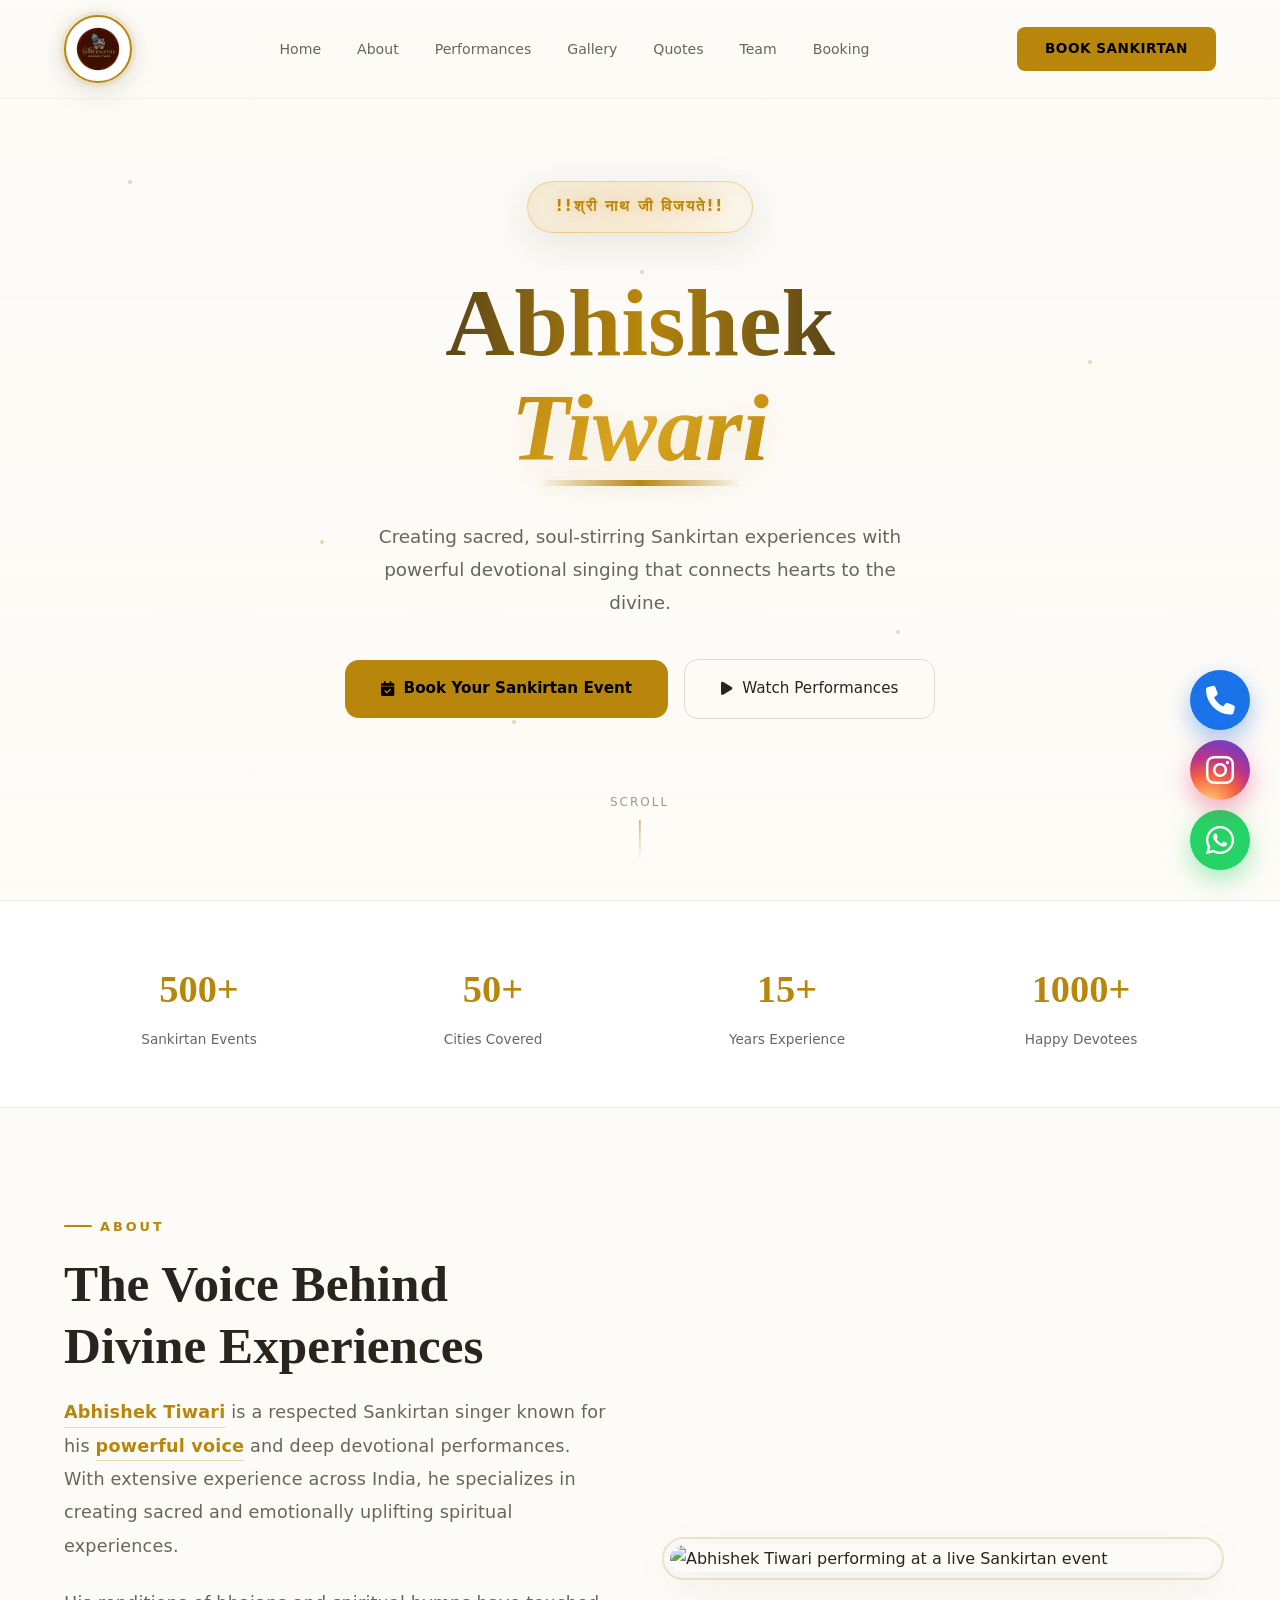
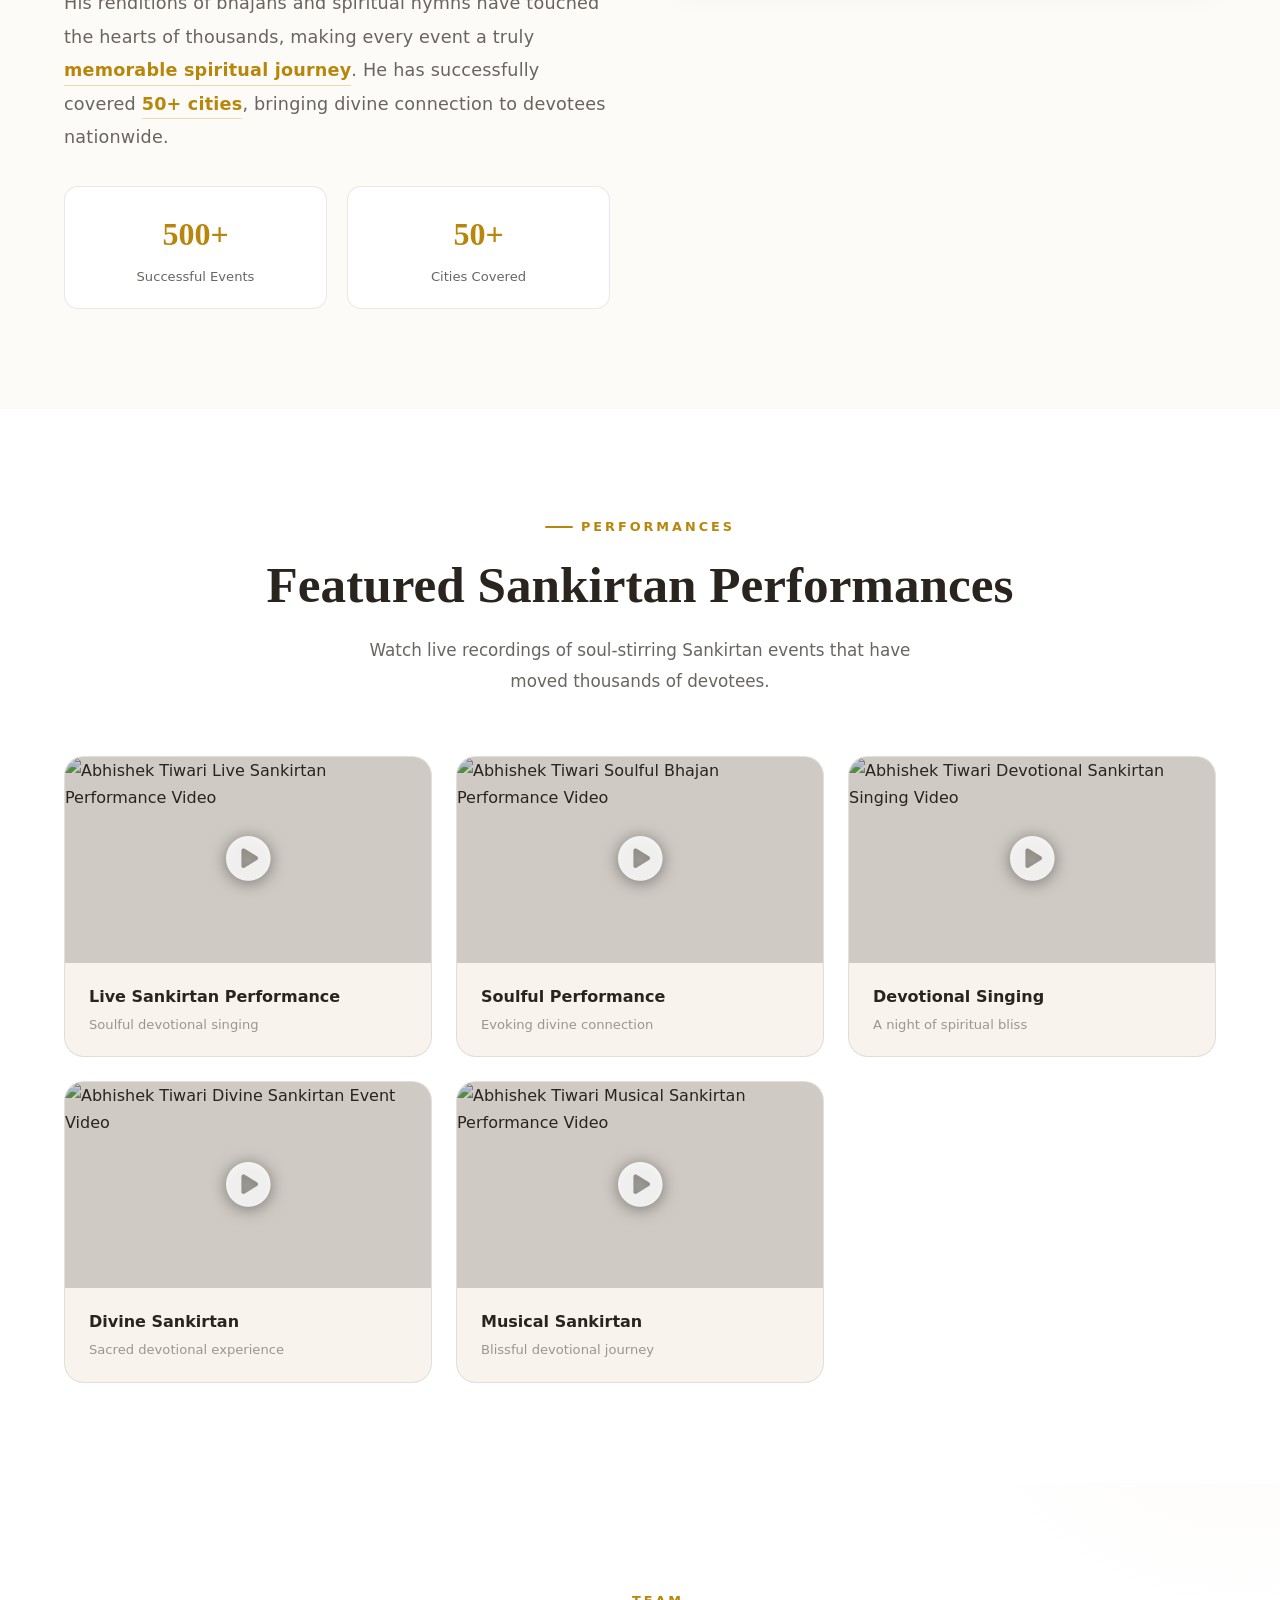
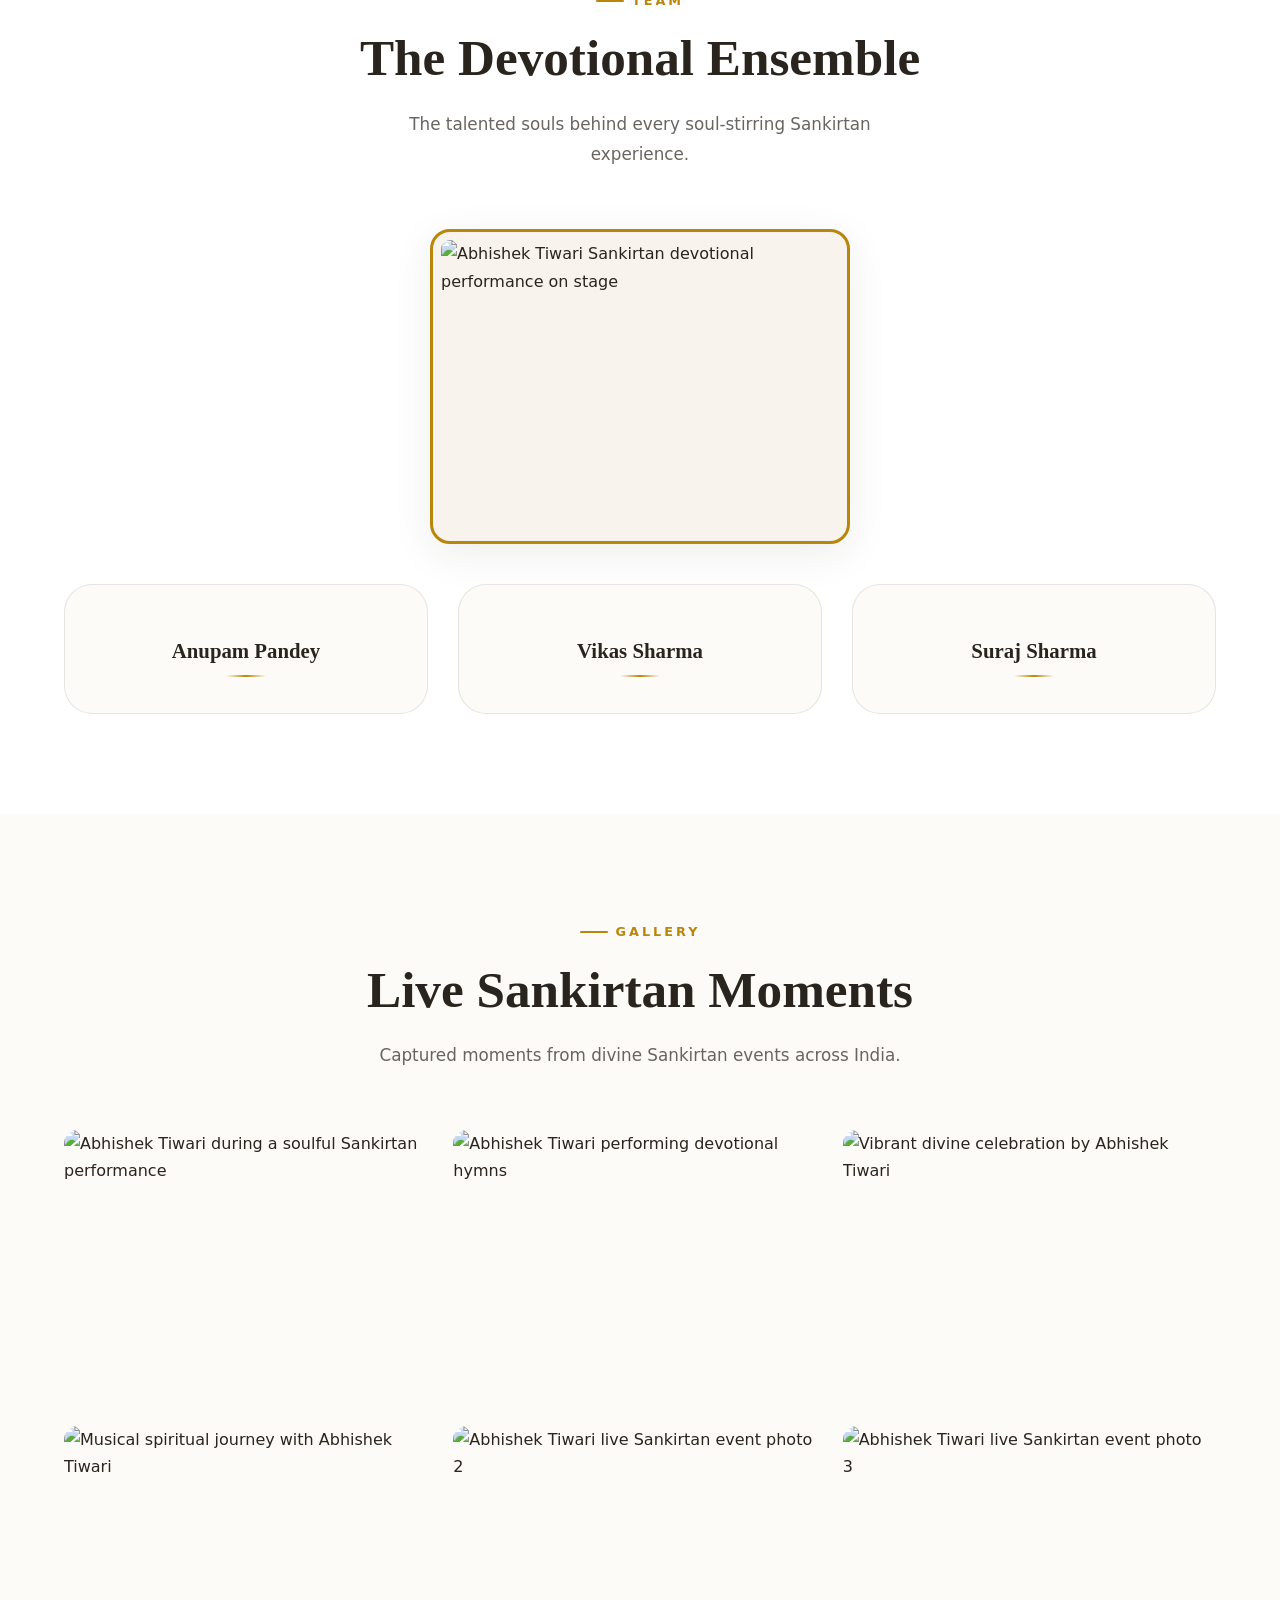
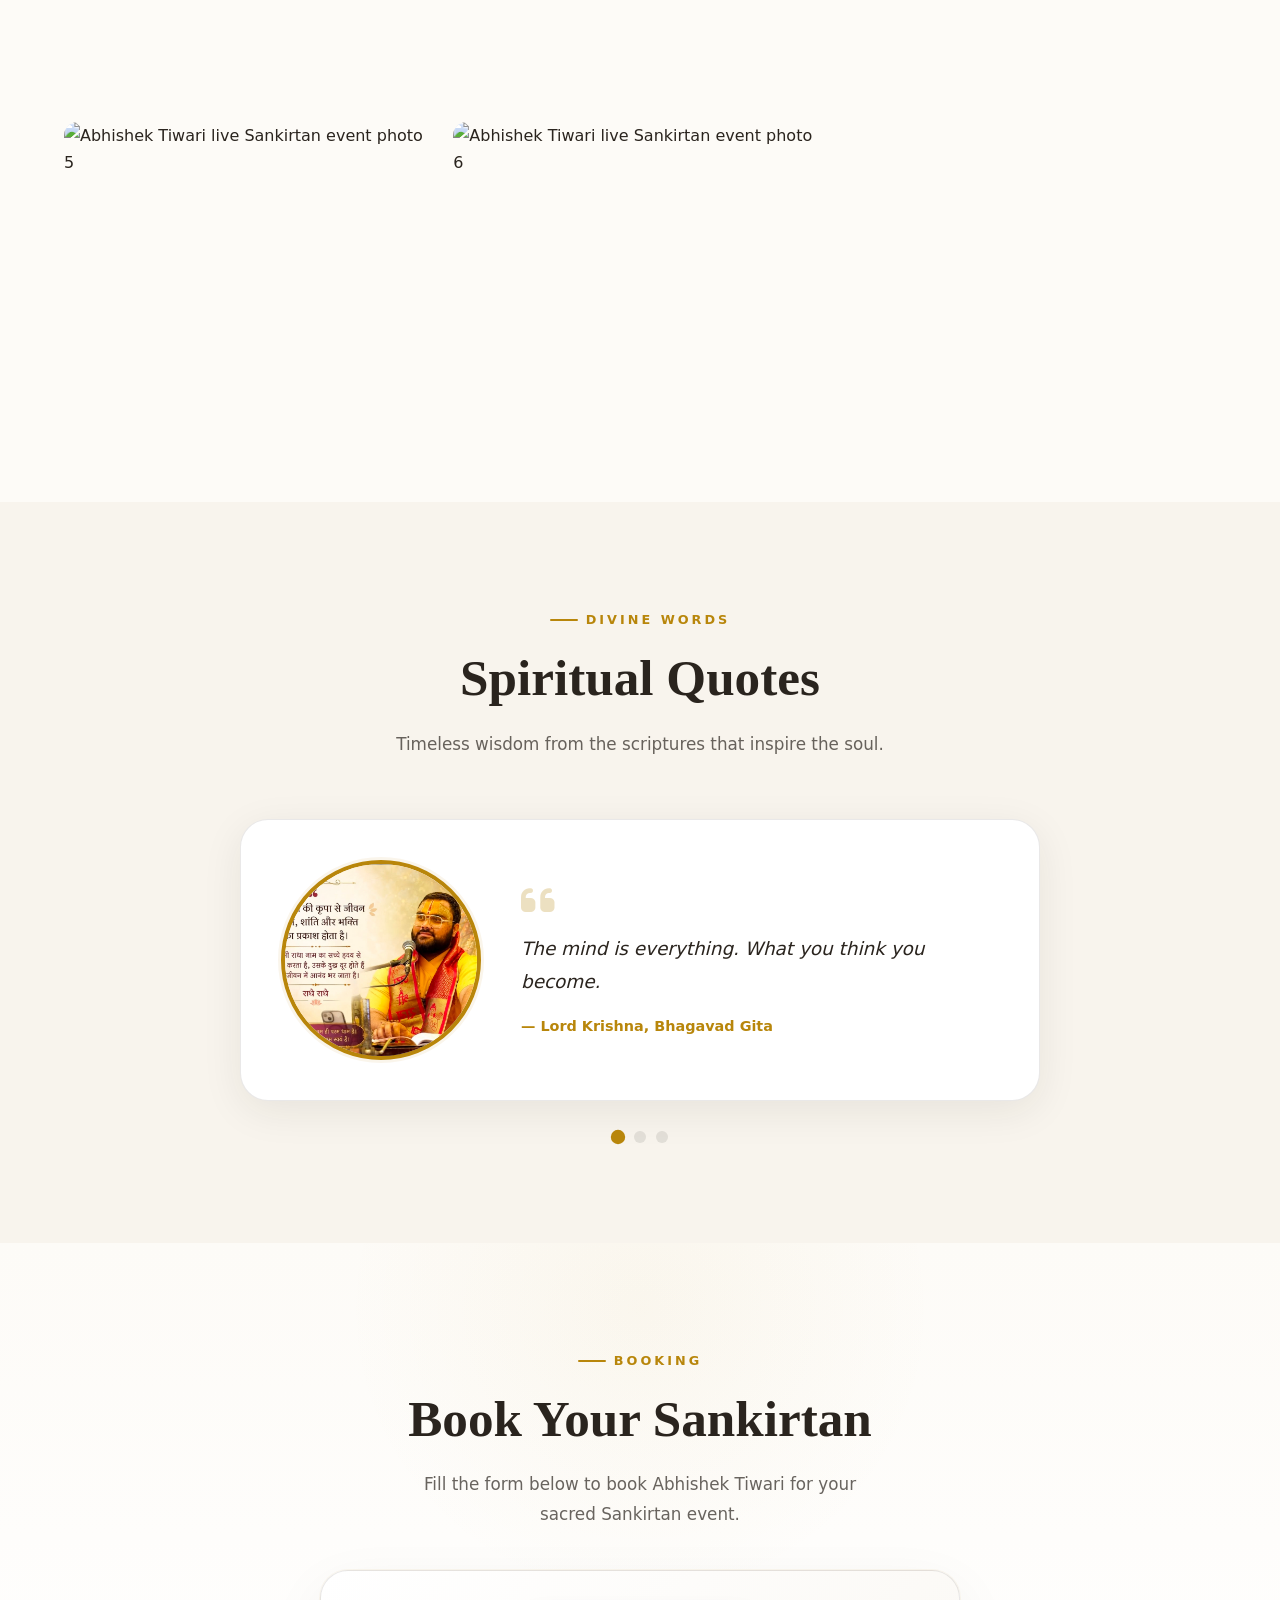
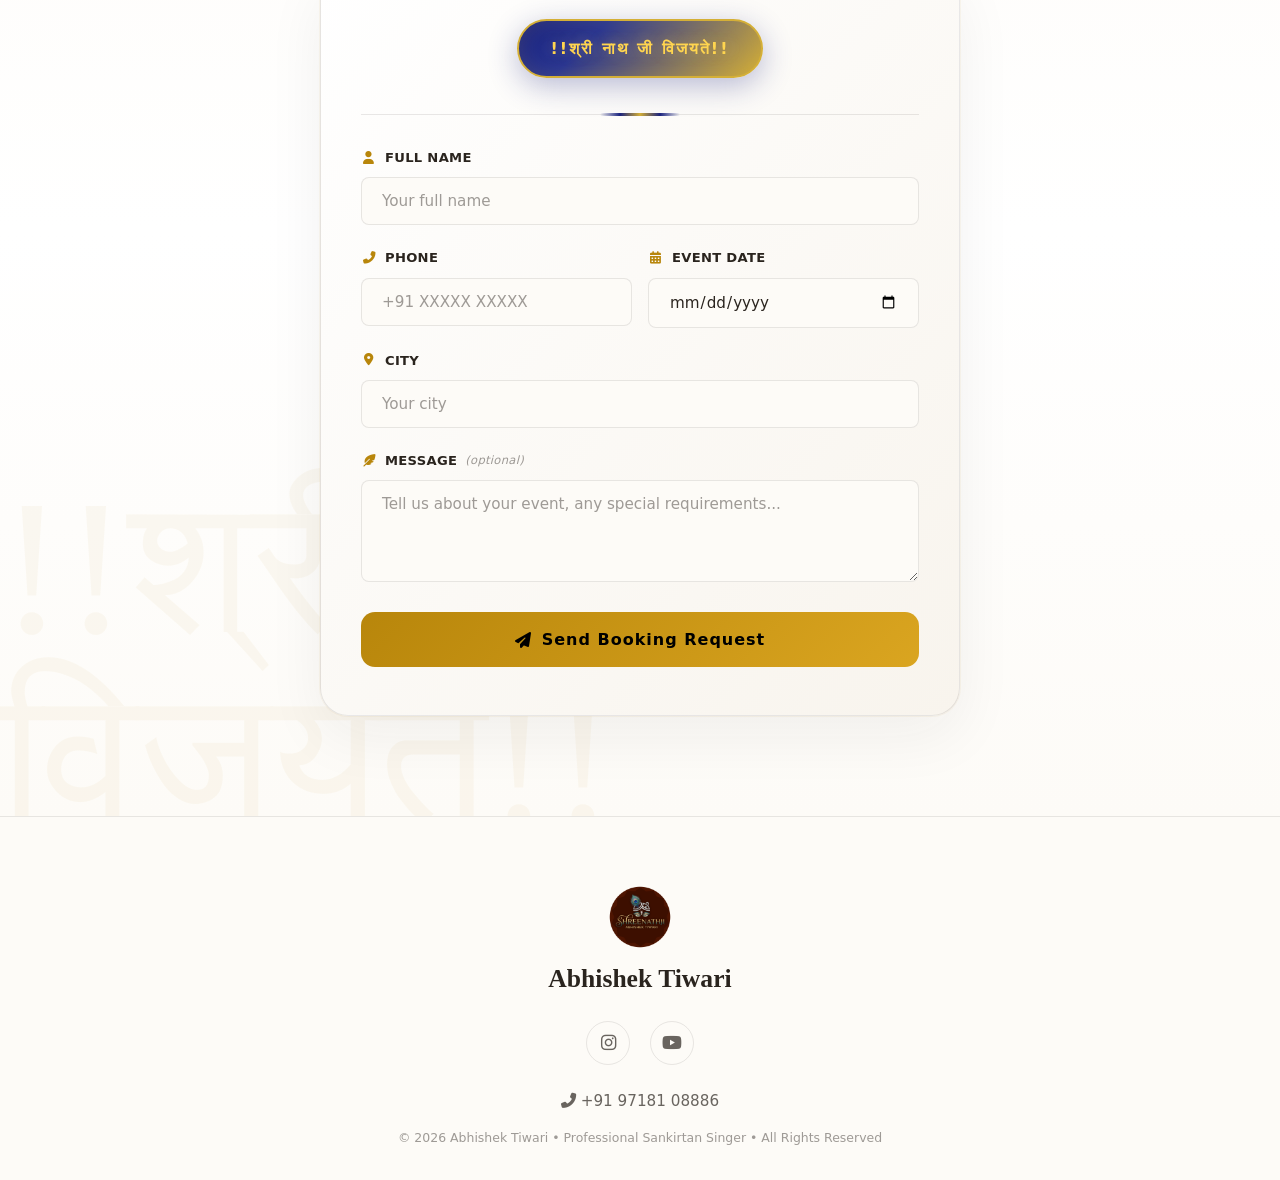
==== index.html @ b5777977 "Add auto-sliding quotes photo slider" ====
<!DOCTYPE html>
<html lang="en">

<head>
    <meta charset="UTF-8">
    <meta name="viewport" content="width=device-width, initial-scale=1.0">
    <title>Abhishek Tiwari | Best Sankirtan Singer in India – Book Bhajan &amp; Sankirtan Performances</title>
    <script>document.documentElement.classList.add('js')</script>
    
    <!-- SEO & Meta Tags -->
    <meta name="description" content="Book Abhishek Tiwari — India's renowned Sankirtan singer and devotional performer. 500+ soul-stirring bhajan events delivered across 50+ cities. Enquire now for your next Sankirtan event!">
    <meta name="keywords" content="Abhishek Tiwari, Sankirtan Singer, Bhajan Singer, Devotional Music, Spiritual Performer, Book Sankirtan, Pandit Chacha, Live Bhajans, India, Sankirtan Artist, Sankirtan Events, Bhajan Booking, Hindu Devotional Singer">
    <meta name="author" content="Abhishek Tiwari">
    <meta name="robots" content="index, follow, max-image-preview:large, max-snippet:-1, max-video-preview:-1">
    <link rel="canonical" href="https://abhishektiwari0289.github.io/AbhishekTiwari09/">
    
    <!-- Open Graph / Facebook -->
    <meta property="og:type" content="website">
    <meta property="og:locale" content="en_IN">
    <meta property="og:site_name" content="Abhishek Tiwari | Sankirtan Singer">
    <meta property="og:url" content="https://abhishektiwari0289.github.io/AbhishekTiwari09/">
    <meta property="og:title" content="Abhishek Tiwari | Best Sankirtan Singer in India – Book Bhajan Performances">
    <meta property="og:description" content="Book Abhishek Tiwari for your next Sankirtan event. Soulful devotional bhajan performances across 50+ cities in India. Over 500 successful events.">
    <meta property="og:image" content="https://abhishektiwari0289.github.io/AbhishekTiwari09/assets/images/about-abishek-v2.jpg">
    <meta property="og:image:width" content="1200">
    <meta property="og:image:height" content="630">

    <!-- Twitter / X -->
    <meta name="twitter:card" content="summary_large_image">
    <meta name="twitter:url" content="https://abhishektiwari0289.github.io/AbhishekTiwari09/">
    <meta name="twitter:title" content="Abhishek Tiwari | Best Sankirtan Singer in India – Book Bhajan Performances">
    <meta name="twitter:description" content="Book Abhishek Tiwari for your next Sankirtan event. Soulful devotional bhajan performances across 50+ cities. 500+ events delivered.">
    <meta name="twitter:image" content="https://abhishektiwari0289.github.io/AbhishekTiwari09/assets/images/about-abishek-v2.jpg">

    <!-- Icons -->
    <link rel="icon" type="image/png" sizes="32x32" href="assets/images/logo.png">
    <link rel="icon" type="image/png" sizes="192x192" href="assets/images/logo.png">
    <link rel="apple-touch-icon" href="assets/images/logo.png">

    <!-- Theme Color -->
    <meta name="theme-color" content="#1a1a2e">

    <!-- Geo Tags -->
    <meta name="geo.region" content="IN">
    <meta name="geo.placename" content="India">

    <!-- Sitemap & Robots -->
    <link rel="sitemap" type="application/xml" title="Sitemap" href="sitemap.xml">

    <!-- Google Site Verification -->
    <meta name="google-site-verification" content="google4be82be612dd9deb" />

    <!-- Preconnect & DNS-Prefetch (Performance) -->
    <link rel="preconnect" href="https://fonts.googleapis.com">
    <link rel="preconnect" href="https://fonts.gstatic.com" crossorigin>
    <link rel="preconnect" href="https://cdnjs.cloudflare.com">
    <link rel="dns-prefetch" href="https://img.youtube.com">
    <link rel="dns-prefetch" href="https://youtube.com">
    <link rel="dns-prefetch" href="https://instagram.com">

    <!-- Preload hero background image -->
    <link rel="preload" as="image" href="assets/images/hero-bg.png" fetchpriority="high">

    <!-- Content Security Policy -->
    <meta http-equiv="Content-Security-Policy" content="default-src 'self'; style-src 'self' 'unsafe-inline' https://fonts.googleapis.com https://cdnjs.cloudflare.com; font-src 'self' https://fonts.gstatic.com https://cdnjs.cloudflare.com; script-src 'self' 'unsafe-inline'; img-src 'self' data: https://img.youtube.com https://abishektiwari.com; connect-src 'none'; frame-src 'none'; object-src 'none'; base-uri 'self'">

    <!-- Structured Data (JSON-LD) -->
    <script type="application/ld+json">
    {
      "@context": "https://schema.org",
      "@type": "MusicGroup",
      "name": "Abhishek Tiwari",
      "alternateName": "Abhishek Tiwari Sankirtan",
      "genre": ["Sankirtan", "Bhajans", "Devotional Music", "Spiritual"],
      "description": "Professional Sankirtan singer and devotional performer with over 500 successful events across 50+ cities in India.",
      "image": "https://abishektiwari.com/assets/images/about-abishek-v2.jpg",
      "url": "https://abishektiwari.com/",
      "sameAs": [
        "https://instagram.com/abhishek_tiwarii18",
        "https://youtube.com/@abhishektiwarii1821"
      ],
      "address": {
        "@type": "PostalAddress",
        "addressLocality": "India",
        "addressCountry": "IN"
      },
      "award": "500+ Successful Events",
      "numberOfEmployees": {
        "@type": "QuantitativeValue",
        "value": "15"
      },
      "foundingDate": "2010"
    }
    </script>

    <!-- FAQ Structured Data -->
    <script type="application/ld+json">
    {
      "@context": "https://schema.org",
      "@type": "FAQPage",
      "mainEntity": [{
        "@type": "Question",
        "name": "How can I book Abhishek Tiwari for a Sankirtan event?",
        "acceptedAnswer": {
          "@type": "Answer",
          "text": "You can book Abhishek Tiwari by filling out the booking form on this website or by calling +91 97181 08886. Provide your event details, date, city, and requirements to get started."
        }
      },{
        "@type": "Question",
        "name": "Which cities does Abhishek Tiwari cover for Sankirtan performances?",
        "acceptedAnswer": {
          "@type": "Answer",
          "text": "Abhishek Tiwari has performed in over 50 cities across India. He is available for Sankirtan events nationwide and is open to traveling for devotional performances."
        }
      },{
        "@type": "Question",
        "name": "What type of performances does Abhishek Tiwari offer?",
        "acceptedAnswer": {
          "@type": "Answer",
          "text": "Abhishek Tiwari specializes in Sankirtan, bhajans, and devotional singing. He performs at temples, private events, spiritual gatherings, and festivals, creating sacred and uplifting experiences."
        }
      },{
        "@type": "Question",
        "name": "How long has Abhishek Tiwari been performing?",
        "acceptedAnswer": {
          "@type": "Answer",
          "text": "Abhishek Tiwari has over 15 years of experience as a Sankirtan singer and has successfully delivered 500+ events across India."
        }
      }]
    }
    </script>

    <link rel="stylesheet" href="https://cdnjs.cloudflare.com/ajax/libs/font-awesome/6.6.0/css/all.min.css">
    <style>

/* ===== SKIP LINK (Accessibility) ===== */
.skip-link {
    position: absolute;
    top: -100%;
    left: 0;
    z-index: 10000;
    padding: 12px 24px;
    background: var(--clr-text);
    color: var(--clr-bg);
    font-family: var(--font-body);
    font-size: 1rem;
    text-decoration: none;
    transition: top 0.2s;
}
.skip-link:focus {
    top: 0;
    outline: 2px solid var(--clr-accent);
    outline-offset: 2px;
}

/* ===== FONTS ===== */
@import url('https://fonts.googleapis.com/css2?family=Playfair+Display:wght@400;500;600;700;800&family=Inter:wght@300;400;500;600;700&family=Outfit:wght@300;400;500;600;700&display=swap');

/* ===== CSS VARIABLES ===== */
:root {
    --clr-bg: #fdfbf7;
    --clr-surface: #ffffff;
    --clr-surface-2: #f8f4ed;
    --clr-accent: #b8860b;
    --clr-accent-light: #daa520;
    --clr-accent-glow: rgba(184, 134, 11, 0.15);
    --clr-text: #2a241e;
    --clr-text-muted: rgba(42, 36, 30, 0.7);
    --clr-text-dim: rgba(42, 36, 30, 0.45);
    --clr-border: rgba(42, 36, 30, 0.1);
    --clr-glass: rgba(255, 255, 255, 0.7);
    --font-heading: 'Playfair Display', Georgia, serif;
    --font-body: 'Outfit', 'Inter', system-ui, sans-serif;
    --radius-sm: 8px;
    --radius-md: 14px;
    --radius-lg: 20px;
    --radius-xl: 28px;
    --shadow-card: 0 10px 40px rgba(42, 36, 30, 0.08);
    --shadow-glow: 0 0 40px var(--clr-accent-glow);
    --transition-fast: 0.25s cubic-bezier(0.4, 0, 0.2, 1);
    --transition-smooth: 0.5s cubic-bezier(0.4, 0, 0.2, 1);
}

@media (prefers-reduced-motion: reduce) {
    *, *::before, *::after {
        animation-duration: 0.01ms !important;
        animation-iteration-count: 1 !important;
        transition-duration: 0.01ms !important;
        scroll-behavior: auto !important;
    }
}


/* ===== RESET & BASE ===== */
*, *::before, *::after {
    margin: 0;
    padding: 0;
    box-sizing: border-box;
}

html {
    scroll-behavior: smooth;
    scroll-padding-top: 80px;
    overflow-x: hidden;
    width: 100%;
}

body {
    font-family: var(--font-body);
    background: var(--clr-bg);
    color: var(--clr-text);
    line-height: 1.7;
    overflow-x: hidden;
    width: 100%;
    -webkit-font-smoothing: antialiased;
    -moz-osx-font-smoothing: grayscale;
}

img {
    display: block;
    max-width: 100%;
    height: auto;
    object-fit: cover;
    object-position: center;
    image-rendering: -webkit-optimize-contrast;
    transition: opacity 0.5s ease-in-out;
}

/* Image loading fade-in */
img[loading="lazy"] {
    opacity: 1;
    transition: opacity 0.5s ease-in-out;
}

img.loaded {
    opacity: 1;
}

a {
    text-decoration: none;
    color: inherit;
}

/* ===== UTILITY ===== */
.heading-font {
    font-family: var(--font-heading);
}

.section-container {
    max-width: 1200px;
    margin: 0 auto;
    padding: 0 24px;
}

.section-label {
    display: inline-flex;
    align-items: center;
    gap: 8px;
    font-size: 0.8rem;
    font-weight: 600;
    letter-spacing: 3px;
    text-transform: uppercase;
    color: var(--clr-accent);
    margin-bottom: 16px;
}

.section-label::before {
    content: '';
    width: 28px;
    height: 2px;
    background: var(--clr-accent);
    border-radius: 2px;
}

.section-title {
    font-family: var(--font-heading);
    font-size: clamp(2rem, 5vw, 3.2rem);
    font-weight: 700;
    line-height: 1.2;
    margin-bottom: 20px;
}

.section-subtitle {
    font-size: 1.05rem;
    color: var(--clr-text-muted);
    max-width: 560px;
    line-height: 1.8;
}

/* ===== ANIMATIONS ===== */
@keyframes fadeInUp {
    from {
        opacity: 0;
        transform: translateY(40px);
    }
    to {
        opacity: 1;
        transform: translateY(0);
    }
}

@keyframes fadeIn {
    from { opacity: 0; }
    to { opacity: 1; }
}

@keyframes slideInLeft {
    from {
        opacity: 0;
        transform: translateX(-60px);
    }
    to {
        opacity: 1;
        transform: translateX(0);
    }
}

@keyframes slideInRight {
    from {
        opacity: 0;
        transform: translateX(60px);
    }
    to {
        opacity: 1;
        transform: translateX(0);
    }
}

@keyframes scaleIn {
    from {
        opacity: 0;
        transform: scale(0.85);
    }
    to {
        opacity: 1;
        transform: scale(1);
    }
}

@keyframes float {
    0%, 100% { transform: translateY(0); }
    50% { transform: translateY(-12px); }
}

@keyframes shimmer {
    0% { background-position: -200% center; }
    100% { background-position: 200% center; }
}

@keyframes pulseGlow {
    0%, 100% { box-shadow: 0 0 20px var(--clr-accent-glow); }
    50% { box-shadow: 0 0 50px var(--clr-accent-glow), 0 0 80px rgba(232, 168, 56, 0.1); }
}

@keyframes revealLine {
    from { width: 0; }
    to { width: 60px; }
}

@keyframes bgZoom {
    from { transform: scale(1.15); }
    to { transform: scale(1.22); }
}

@keyframes rotate {
    from { transform: rotate(0deg); }
    to { transform: rotate(360deg); }
}

/* Scroll-triggered animation classes (only when JS enabled) */
.js .reveal {
    opacity: 0;
    transform: translateY(40px);
    transition: opacity 0.8s cubic-bezier(0.4, 0, 0.2, 1),
                transform 0.8s cubic-bezier(0.4, 0, 0.2, 1);
}

.js .reveal.active {
    opacity: 1;
    transform: translateY(0);
}

.js .reveal-left {
    opacity: 0;
    transform: translateX(-60px);
    transition: opacity 0.8s ease, transform 0.8s ease;
}

.js .reveal-left.active {
    opacity: 1;
    transform: translateX(0);
}

.js .reveal-right {
    opacity: 0;
    transform: translateX(60px);
    transition: opacity 0.8s ease, transform 0.8s ease;
}

.js .reveal-right.active {
    opacity: 1;
    transform: translateX(0);
}

.js .reveal-scale {
    opacity: 0;
    transform: scale(0.85);
    transition: opacity 0.6s ease, transform 0.6s ease;
}

.js .reveal-scale.active {
    opacity: 1;
    transform: scale(1);
}

/* Stagger delays */
.delay-1 { transition-delay: 0.1s; }
.delay-2 { transition-delay: 0.2s; }
.delay-3 { transition-delay: 0.3s; }
.delay-4 { transition-delay: 0.4s; }
.delay-5 { transition-delay: 0.5s; }
.delay-6 { transition-delay: 0.6s; }

/* ===== NAVBAR ===== */
.navbar {
    position: fixed;
    top: 0;
    left: 0;
    right: 0;
    z-index: 100;
    padding: 15px 0;
    transition: all var(--transition-smooth);
    background: linear-gradient(to bottom, rgba(253, 251, 247, 0.95), rgba(253, 251, 247, 0));
    border-bottom: 1px solid rgba(42, 36, 30, 0.05);
}

.navbar.scrolled {
    background: rgba(253, 251, 247, 0.96);
    border-bottom: 1px solid var(--clr-border);
    padding: 10px 0;
}

.navbar-inner {
    max-width: 1200px;
    margin: 0 auto;
    padding: 0 24px;
    display: flex;
    align-items: center;
    justify-content: space-between;
    gap: 12px;
}

.navbar-brand {
    display: flex;
    align-items: center;
    gap: 12px;
    flex-shrink: 0;
}

.navbar-logo {
    width: 68px;
    height: 68px;
    border-radius: 50%;
    object-fit: contain;
    border: 2px solid var(--clr-accent);
    outline: 4px solid rgba(184, 134, 11, 0.08);
    box-shadow: 
        0 8px 30px rgba(42, 36, 30, 0.1),
        0 0 20px var(--clr-accent-glow);
    transition: all var(--transition-smooth);
    background: #ffffff;
    padding: 4px;
    z-index: 2;
    flex-shrink: 0;
}

.navbar-brand:hover .navbar-logo {
    transform: scale(1.06) rotate(5deg);
    border-color: var(--clr-accent-light);
    outline-color: rgba(184, 134, 11, 0.12);
    box-shadow: 
        0 12px 40px rgba(42, 36, 30, 0.15),
        0 0 30px var(--clr-accent-glow);
}

.navbar-brand .name {
    font-family: var(--font-heading);
    font-size: 1.4rem;
    font-weight: 800;
    letter-spacing: 0.5px;
    color: var(--clr-text);
    background: linear-gradient(to right, var(--clr-text), var(--clr-accent));
    -webkit-background-clip: text;
    background-clip: text;
    -webkit-text-fill-color: transparent;
    transition: all var(--transition-smooth);
}

.navbar-brand:hover .name {
    letter-spacing: 1px;
}

.navbar-links {
    display: flex;
    align-items: center;
    gap: 36px;
    list-style: none;
}

.navbar-links a {
    font-size: 0.88rem;
    font-weight: 500;
    color: var(--clr-text-muted);
    position: relative;
    padding-bottom: 4px;
    transition: color var(--transition-fast);
}

.navbar-links a::after {
    content: '';
    position: absolute;
    bottom: 0;
    left: 0;
    width: 0;
    height: 2px;
    background: var(--clr-accent);
    border-radius: 2px;
    transition: width var(--transition-fast);
}

.navbar-links a:hover {
    color: var(--clr-text);
}

.navbar-links a:hover::after {
    width: 100%;
}

.navbar-cta {
    padding: 10px 28px;
    background: var(--clr-accent);
    color: #000;
    font-weight: 600;
    font-size: 0.85rem;
    border-radius: var(--radius-sm);
    transition: all var(--transition-fast);
    letter-spacing: 0.5px;
    border: none;
    cursor: pointer;
    flex-shrink: 0;
}

.navbar-cta:hover {
    background: var(--clr-accent-light);
    transform: translateY(-2px);
    box-shadow: var(--shadow-glow);
}

/* Mobile menu button */
.mobile-toggle {
    display: none;
    flex-direction: column;
    gap: 5px;
    background: none;
    border: none;
    cursor: pointer;
    padding: 4px;
    z-index: 101;
}

.mobile-toggle span {
    width: 24px;
    height: 2px;
    background: var(--clr-text);
    border-radius: 2px;
    transition: all var(--transition-fast);
}

.mobile-toggle.active span:nth-child(1) {
    transform: translateY(7px) rotate(45deg);
}

.mobile-toggle.active span:nth-child(2) {
    opacity: 0;
}

.mobile-toggle.active span:nth-child(3) {
    transform: translateY(-7px) rotate(-45deg);
}

/* ===== HERO ===== */
.hero {
    min-height: 100vh;
    display: flex;
    align-items: center;
    justify-content: center;
    position: relative;
    overflow: hidden;
}

.hero-bg-image {
    position: absolute;
    inset: 0;
    background: linear-gradient(rgba(253, 251, 247, 0.2), rgba(253, 251, 247, 0.2)), url('assets/images/hero-bg.png') center/cover no-repeat;
    z-index: 0;
    transform: scale(1.15);
    will-change: transform;
}

.hero-overlay {
    position: absolute;
    inset: 0;
    background: linear-gradient(
        180deg,
        rgba(253, 251, 247, 0.3) 0%,
        rgba(253, 251, 247, 0.6) 50%,
        rgba(253, 251, 247, 0.9) 100%
    );
    z-index: 1;
}

/* Decorative floating particles */
.hero-particles {
    position: absolute;
    inset: 0;
    z-index: 2;
    pointer-events: none;
    overflow: hidden;
}

.particle {
    position: absolute;
    width: 4px;
    height: 4px;
    background: var(--clr-accent);
    border-radius: 50%;
    opacity: 0.3;
    animation: float 6s ease-in-out infinite;
}

.particle:nth-child(1) { left: 10%; top: 20%; animation-delay: 0s; animation-duration: 7s; }
.particle:nth-child(2) { left: 25%; top: 60%; animation-delay: 1s; animation-duration: 5s; }
.particle:nth-child(3) { left: 50%; top: 30%; animation-delay: 2s; animation-duration: 8s; }
.particle:nth-child(4) { left: 70%; top: 70%; animation-delay: 0.5s; animation-duration: 6s; }
.particle:nth-child(5) { left: 85%; top: 40%; animation-delay: 1.5s; animation-duration: 9s; }
.particle:nth-child(6) { left: 40%; top: 80%; animation-delay: 3s; animation-duration: 7s; }

.hero-content {
    position: relative;
    z-index: 3;
    text-align: center;
    padding: 0 24px;
    max-width: 800px;
}

.hero-label {
    display: inline-flex;
    align-items: center;
    gap: 10px;
    padding: 12px 28px;
    border: 1px solid rgba(232, 168, 56, 0.5);
    border-radius: 50px;
    font-size: 0.95rem;
    font-weight: 700;
    letter-spacing: 2px;
    color: var(--clr-accent);
    margin-bottom: 32px;
    background: linear-gradient(135deg, rgba(184, 134, 11, 0.1), rgba(253, 251, 247, 0.8));
    box-shadow: 0 10px 40px rgba(42, 36, 30, 0.1), inset 0 0 15px rgba(184, 134, 11, 0.05);
    animation: fadeInUp 0.8s ease forwards, float 4s ease-in-out infinite;
    text-shadow: 0 0 12px rgba(232, 168, 56, 0.5);
    position: relative;
    overflow: hidden;
}

.hero-label::before {
    content: '';
    position: absolute;
    top: -50%;
    left: -50%;
    width: 200%;
    height: 200%;
    background: radial-gradient(circle, rgba(232, 168, 56, 0.15) 0%, transparent 70%);
    animation: rotate 10s linear infinite;
    z-index: -1;
}

.hero-title {
    font-family: var(--font-heading);
    font-size: clamp(3rem, 8vw, 6rem);
    font-weight: 900;
    line-height: 1.2;
    margin-bottom: 24px;
    position: relative;
    color: var(--clr-text);
    background: linear-gradient(90deg, var(--clr-text) 0%, var(--clr-accent) 25%, var(--clr-text) 50%, var(--clr-accent) 75%, var(--clr-text) 100%);
    background-size: 200% auto;
    -webkit-background-clip: text;
    background-clip: text;
    -webkit-text-fill-color: transparent;
    animation: textShine 8s linear infinite, fadeInUp 0.8s ease 0.2s forwards;
    will-change: background-position;
}

@keyframes textShine {
    to { background-position: 200% center; }
}

.hero-title .accent {
    position: relative;
    display: inline-block;
    transform: translateY(-10px);
    font-style: italic;
    color: var(--clr-accent);
    background: linear-gradient(135deg, var(--clr-accent) 0%, var(--clr-accent-light) 50%, var(--clr-accent) 100%);
    -webkit-background-clip: text;
    background-clip: text;
    -webkit-text-fill-color: transparent;
    filter: drop-shadow(0 5px 15px var(--clr-accent-glow));
}

.hero-title .accent::after {
    content: '';
    position: absolute;
    bottom: 0px;
    left: 10%;
    width: 80%;
    height: 6px;
    background: linear-gradient(90deg, transparent, var(--clr-accent), transparent);
    border-radius: 10px;
    box-shadow: 0 0 20px var(--clr-accent-glow);
    animation: linePulse 3s ease-in-out infinite;
}

@keyframes linePulse {
    0%, 100% { transform: scaleX(1); opacity: 0.5; }
    50% { transform: scaleX(1.1); opacity: 1; }
}

.hero-description {
    font-size: 1.15rem;
    color: var(--clr-text-muted);
    max-width: 540px;
    margin: 0 auto 40px;
    line-height: 1.8;
    animation: fadeInUp 0.8s ease 0.4s forwards;
}

.hero-actions {
    display: flex;
    align-items: center;
    justify-content: center;
    gap: 16px;
    flex-wrap: wrap;
    animation: fadeInUp 0.8s ease 0.6s forwards;
}

.btn-primary {
    display: inline-flex;
    align-items: center;
    gap: 10px;
    padding: 16px 36px;
    background: var(--clr-accent);
    color: #000;
    font-weight: 600;
    font-size: 0.95rem;
    border-radius: var(--radius-md);
    transition: all var(--transition-fast);
    border: none;
    cursor: pointer;
}

.btn-primary:hover {
    background: var(--clr-accent-light);
    transform: translateY(-3px);
    box-shadow: var(--shadow-glow);
}

.btn-secondary {
    display: inline-flex;
    align-items: center;
    gap: 10px;
    padding: 16px 36px;
    background: transparent;
    color: var(--clr-text);
    font-weight: 500;
    font-size: 0.95rem;
    border: 1px solid rgba(42, 36, 30, 0.15);
    border-radius: var(--radius-md);
    transition: all var(--transition-fast);
    cursor: pointer;
}

.btn-secondary:hover {
    border-color: var(--clr-accent);
    color: var(--clr-accent);
    transform: translateY(-3px);
}

.hero-scroll-indicator {
    position: absolute;
    bottom: 40px;
    left: 50%;
    transform: translateX(-50%);
    z-index: 3;
    display: flex;
    flex-direction: column;
    align-items: center;
    gap: 8px;
    color: var(--clr-text-dim);
    font-size: 0.75rem;
    letter-spacing: 2px;
    text-transform: uppercase;
    animation: fadeIn 1s ease 1s forwards;
}

.scroll-line {
    width: 1px;
    height: 40px;
    background: linear-gradient(to bottom, var(--clr-accent), transparent);
    animation: float 2s ease-in-out infinite;
}

/* ===== STATS BAR ===== */
.stats-bar {
    background: var(--clr-surface);
    border-top: 1px solid var(--clr-border);
    border-bottom: 1px solid var(--clr-border);
    padding: 40px 0;
}

.stats-grid {
    display: grid;
    grid-template-columns: repeat(4, 1fr);
    gap: 24px;
    text-align: center;
}

.stat-item {
    padding: 16px;
}

.stat-number {
    font-family: var(--font-heading);
    font-size: 2.4rem;
    font-weight: 700;
    color: var(--clr-accent);
    margin-bottom: 6px;
}

.stat-label {
    font-size: 0.85rem;
    color: var(--clr-text-muted);
    font-weight: 400;
}

/* ===== ABOUT SECTION ===== */
.about-section {
    padding: 100px 0;
    background: var(--clr-bg);
}

.about-grid {
    display: grid;
    grid-template-columns: 1fr 1fr;
    gap: 60px;
    align-items: center;
}

.about-image-wrapper {
    position: relative;
}

.about-image-wrapper img {
    border-radius: var(--radius-lg);
    box-shadow: var(--shadow-card);
    width: 100%;
}

.about-image-wrapper::before {
    content: '';
    position: absolute;
    inset: -8px;
    border: 2px solid var(--clr-accent);
    border-radius: calc(var(--radius-lg) + 4px);
    opacity: 0.2;
}

.highlight-gold {
    color: var(--clr-accent);
    font-weight: 600;
    position: relative;
    display: inline-block;
}

.highlight-gold::after {
    content: '';
    position: absolute;
    bottom: 2px;
    left: 0;
    width: 100%;
    height: 1px;
    background: var(--clr-accent);
    opacity: 0.3;
    transition: width 0.3s ease;
}

.about-text p {
    color: var(--clr-text-muted);
    font-size: 1.1rem;
    line-height: 1.9;
    margin-bottom: 24px;
    letter-spacing: 0.2px;
}

.about-text p:last-child {
    margin-bottom: 32px;
}

.about-highlights {
    display: grid;
    grid-template-columns: 1fr 1fr;
    gap: 20px;
}

.highlight-card {
    background: var(--clr-surface);
    border: 1px solid var(--clr-border);
    border-radius: var(--radius-md);
    padding: 20px;
    text-align: center;
    transition: all var(--transition-fast);
}

.highlight-card:hover {
    border-color: var(--clr-accent);
    transform: translateY(-4px);
    box-shadow: var(--shadow-glow);
}

.highlight-card .number {
    font-family: var(--font-heading);
    font-size: 2rem;
    font-weight: 700;
    color: var(--clr-accent);
    margin-bottom: 4px;
}

.highlight-card .label {
    font-size: 0.82rem;
    color: var(--clr-text-muted);
}

/* ===== VIDEOS SECTION ===== */
.videos-section {
    padding: 100px 0;
    background: var(--clr-surface);
}

.videos-header {
    text-align: center;
    margin-bottom: 60px;
}

.videos-grid {
    display: grid;
    grid-template-columns: repeat(3, 1fr);
    gap: 24px;
}

.video-card {
    background: var(--clr-surface-2);
    border: 1px solid var(--clr-border);
    border-radius: var(--radius-lg);
    overflow: hidden;
    transition: all var(--transition-fast);
}

.video-card:hover {
    transform: translateY(-8px);
    border-color: rgba(232, 168, 56, 0.3);
    box-shadow: 0 20px 60px rgba(42, 36, 30, 0.15);
}

.video-thumb {
    position: relative;
    aspect-ratio: 16/9;
    overflow: hidden;
}

.video-link {
    display: block;
    text-decoration: none;
    color: inherit;
}

.video-thumb img {
    width: 100%;
    height: 100%;
    object-fit: cover;
    transition: transform var(--transition-smooth);
}

.video-card:hover .video-thumb img {
    transform: scale(1.08);
}

.video-embed {
    position: relative;
    aspect-ratio: 16/9;
    overflow: hidden;
    background: #000;
}

.video-embed iframe {
    width: 100%;
    height: 100%;
    position: absolute;
    top: 0;
    left: 0;
}

.video-play-btn {
    position: absolute;
    inset: 0;
    display: flex;
    align-items: center;
    justify-content: center;
    background: rgba(42, 36, 30, 0.2);
    transition: background var(--transition-fast);
}

.video-card:hover .video-play-btn {
    background: rgba(0,0,0,0.5);
}

.video-play-btn i {
    font-size: 2.8rem;
    color: rgba(255,255,255,0.85);
    transition: all var(--transition-fast);
    filter: drop-shadow(0 2px 8px rgba(0,0,0,0.5));
}

.video-card:hover .video-play-btn i {
    color: var(--clr-accent);
    transform: scale(1.15);
}

.video-info {
    padding: 20px 24px;
}

.video-info h3 {
    font-size: 1rem;
    font-weight: 600;
    margin-bottom: 4px;
}

.video-info p {
    font-size: 0.82rem;
    color: var(--clr-text-dim);
}

/* ===== TEAM SECTION ===== */
.team-section {
    padding: 100px 0;
    background: var(--clr-surface);
    position: relative;
    overflow: hidden;
}

.team-section::before {
    content: '';
    position: absolute;
    top: -50%;
    right: -20%;
    width: 600px;
    height: 600px;
    background: radial-gradient(circle, var(--clr-accent-glow), transparent 70%);
    pointer-events: none;
    opacity: 0.3;
}

.team-header {
    text-align: center;
    margin-bottom: 60px;
}

.team-grid {
    display: grid;
    grid-template-columns: repeat(3, 1fr);
    gap: 30px;
    position: relative;
    z-index: 1;
}

.team-card {
    background: var(--clr-bg);
    border: 1px solid var(--clr-border);
    border-radius: var(--radius-xl);
    padding: 48px 32px 36px;
    text-align: center;
    transition: all var(--transition-smooth);
    position: relative;
}

.team-lead-photo {
    display: flex;
    justify-content: center;
    margin-bottom: 40px;
}

.team-lead-photo img {
    width: 100%;
    max-width: 420px;
    height: auto;
    aspect-ratio: 4/3;
    object-fit: contain;
    margin: 0 auto;
    border-radius: var(--radius-lg);
    border: 3px solid var(--clr-accent);
    box-shadow: var(--shadow-card);
    background: var(--clr-surface-2);
    padding: 8px;
}

.team-card:hover {
    transform: translateY(-10px);
    border-color: var(--clr-accent);
    box-shadow: 0 20px 60px rgba(184, 134, 11, 0.15);
}

.team-icon {
    width: 72px;
    height: 72px;
    margin: 0 auto 24px;
    background: linear-gradient(135deg, var(--clr-accent-glow), rgba(184, 134, 11, 0.05));
    border: 2px solid rgba(184, 134, 11, 0.2);
    border-radius: 50%;
    display: flex;
    align-items: center;
    justify-content: center;
    font-size: 1.8rem;
    color: var(--clr-accent);
    transition: all var(--transition-smooth);
}

.team-card:hover .team-icon {
    background: var(--clr-accent);
    color: #fff;
    transform: scale(1.1) rotate(5deg);
    border-color: var(--clr-accent);
    box-shadow: 0 10px 30px var(--clr-accent-glow);
}

.team-name {
    font-family: var(--font-heading);
    font-size: 1.3rem;
    font-weight: 700;
    margin-bottom: 6px;
    color: var(--clr-text);
}

.team-role {
    font-size: 0.85rem;
    color: var(--clr-accent);
    font-weight: 500;
    letter-spacing: 1px;
    text-transform: uppercase;
    margin-bottom: 20px;
}

.team-line {
    width: 40px;
    height: 2px;
    background: linear-gradient(90deg, transparent, var(--clr-accent), transparent);
    margin: 0 auto;
    border-radius: 2px;
}

.team-card:hover .team-line {
    width: 60px;
    transition: width var(--transition-smooth);
}

/* ===== GALLERY SECTION ===== */
.gallery-section {
    padding: 100px 0;
    background: var(--clr-bg);
}

.gallery-header {
    text-align: center;
    margin-bottom: 60px;
}

.gallery-grid {
    display: grid;
    grid-template-columns: repeat(3, 1fr);
    gap: 16px;
}

.gallery-item {
    position: relative;
    border-radius: var(--radius-md);
    overflow: hidden;
    aspect-ratio: 4/3;
    cursor: pointer;
}

.gallery-item img {
    width: 100%;
    height: 100%;
    object-fit: cover;
    transition: transform 0.6s ease;
}

.gallery-item::after {
    content: '';
    position: absolute;
    inset: 0;
    background: linear-gradient(
        to top,
        rgba(42, 36, 30, 0.6) 0%,
        transparent 60%
    );
    opacity: 0;
    transition: opacity var(--transition-fast);
    pointer-events: none;
}

.gallery-item:hover img {
    transform: scale(1.1);
}

.gallery-item:hover::after {
    opacity: 1;
}

/* ===== QUOTES SECTION ===== */
.quotes-section {
    padding: 100px 0;
    background: var(--clr-surface-2);
    overflow: hidden;
}

.quotes-header {
    text-align: center;
    margin-bottom: 60px;
}

.quotes-slider {
    position: relative;
    max-width: 800px;
    margin: 0 auto;
}

.quotes-slide {
    display: none;
    animation: fadeIn 0.6s ease;
}

.quotes-slide.active {
    display: block;
}

.quote-slide-inner {
    display: flex;
    align-items: center;
    gap: 40px;
    background: var(--clr-surface);
    border: 1px solid var(--clr-border);
    border-radius: var(--radius-xl);
    padding: 40px;
    box-shadow: var(--shadow-card);
}

.quote-image {
    flex-shrink: 0;
    width: 200px;
    height: 200px;
    border-radius: 50%;
    overflow: hidden;
    border: 4px solid var(--clr-accent);
    outline: 6px solid rgba(184, 134, 11, 0.08);
    outline-offset: -3px;
}

.quote-image img {
    width: 100%;
    height: 100%;
    object-fit: cover;
}

.quote-content {
    flex: 1;
}

.quote-icon {
    font-size: 2.4rem;
    color: var(--clr-accent);
    opacity: 0.25;
    margin-bottom: 12px;
}

.quote-text {
    font-size: 1.15rem;
    line-height: 1.8;
    color: var(--clr-text);
    font-style: italic;
    margin-bottom: 16px;
}

.quote-author {
    font-size: 0.9rem;
    color: var(--clr-accent);
    font-weight: 600;
}

.slider-dots {
    display: flex;
    justify-content: center;
    gap: 10px;
    margin-top: 30px;
}

.dot {
    width: 12px;
    height: 12px;
    border-radius: 50%;
    background: var(--clr-border);
    cursor: pointer;
    transition: all var(--transition-fast);
}

.dot.active {
    background: var(--clr-accent);
    transform: scale(1.2);
}

@media (max-width: 768px) {
    .quotes-section {
        padding: 60px 0;
    }
    .quote-slide-inner {
        flex-direction: column;
        text-align: center;
        padding: 28px 20px;
    }
    .quote-image {
        width: 140px;
        height: 140px;
    }
}

/* ===== LIGHTBOX ===== */
.lightbox {
    display: none;
    position: fixed;
    inset: 0;
    z-index: 9999;
    background: rgba(0, 0, 0, 0.92);
    align-items: center;
    justify-content: center;
    padding: 40px;
}

.lightbox.active {
    display: flex;
}

.lightbox-img {
    max-width: 100%;
    max-height: 100%;
    object-fit: contain;
    border-radius: var(--radius-sm);
    box-shadow: 0 20px 60px rgba(0,0,0,0.5);
}

.lightbox-close {
    position: absolute;
    top: 20px;
    right: 25px;
    background: none;
    border: none;
    font-size: 3rem;
    color: #fff;
    cursor: pointer;
    opacity: 0.7;
    transition: opacity 0.3s;
    line-height: 1;
}

.lightbox-close:hover {
    opacity: 1;
}

@media (max-width: 480px) {
    .lightbox {
        padding: 20px;
    }
    .lightbox-close {
        top: 15px;
        right: 18px;
        font-size: 2.2rem;
    }
}

/* ===== BOOKING SECTION ===== */
.booking-section {
    padding: 100px 0;
    background: linear-gradient(180deg, var(--clr-bg) 0%, var(--clr-surface) 50%, var(--clr-bg) 100%);
    position: relative;
    overflow: hidden;
}

.booking-section::before {
    content: '';
    position: absolute;
    top: -20%;
    left: 50%;
    transform: translateX(-50%);
    width: 600px;
    height: 600px;
    background: radial-gradient(circle, var(--clr-accent-glow), transparent 70%);
    pointer-events: none;
    opacity: 0.3;
}

.booking-section::after {
    content: '!!श्री नाथ जी विजयते!!';
    position: absolute;
    bottom: -40px;
    right: -20px;
    font-size: 12rem;
    font-family: var(--font-heading);
    color: var(--clr-accent);
    opacity: 0.04;
    pointer-events: none;
    line-height: 1;
}

.booking-container {
    max-width: 640px;
    margin: 0 auto;
    position: relative;
    z-index: 1;
}

.booking-header {
    text-align: center;
    margin-bottom: 40px;
}

.booking-header .section-subtitle {
    max-width: 480px;
}

.booking-form {
    background: linear-gradient(135deg, var(--clr-surface) 0%, var(--clr-surface-2) 100%);
    border: 1px solid var(--clr-border);
    border-radius: var(--radius-xl);
    padding: 48px 40px;
    position: relative;
    box-shadow: 0 20px 60px rgba(42, 36, 30, 0.06), 0 0 0 1px rgba(184, 134, 11, 0.05);
    transition: box-shadow 0.4s ease;
}

.booking-form:hover {
    box-shadow: 0 30px 80px rgba(42, 36, 30, 0.1), 0 0 0 1px rgba(184, 134, 11, 0.1);
}

.booking-form-decoration {
    text-align: center;
    margin-bottom: 32px;
    padding-bottom: 28px;
    border-bottom: 1px solid var(--clr-border);
    position: relative;
}

.booking-form-decoration::after {
    content: '';
    position: absolute;
    bottom: -2px;
    left: 50%;
    transform: translateX(-50%);
    width: 80px;
    height: 3px;
    background: linear-gradient(90deg, transparent, #1a237e, #d4af37, #1a237e, transparent);
    border-radius: 2px;
}

.om-symbol {
    display: inline-block;
    padding: 14px 32px;
    background: linear-gradient(135deg, #1a237e 0%, #283593 30%, #d4af37 100%);
    border: 2px solid #d4af37;
    border-radius: 50px;
    font-size: 1rem;
    color: #ffd54f;
    font-weight: 700;
    letter-spacing: 2px;
    box-shadow: 0 8px 30px rgba(26, 35, 126, 0.3), inset 0 0 20px rgba(212, 175, 55, 0.15);
    position: relative;
    overflow: hidden;
    text-shadow: 0 0 15px rgba(255, 213, 79, 0.4);
}

.om-symbol::before {
    content: '';
    position: absolute;
    top: -50%;
    left: -50%;
    width: 200%;
    height: 200%;
    background: radial-gradient(circle, rgba(212, 175, 55, 0.12) 0%, transparent 70%);
    animation: rotate 10s linear infinite;
    z-index: -1;
}

.form-group {
    margin-bottom: 22px;
}

.form-group label {
    display: flex;
    align-items: center;
    gap: 8px;
    font-size: 0.82rem;
    font-weight: 600;
    color: var(--clr-text);
    margin-bottom: 8px;
    letter-spacing: 0.3px;
    text-transform: uppercase;
}

.form-group label i {
    color: var(--clr-accent);
    font-size: 0.78rem;
    width: 16px;
    text-align: center;
}

.optional-tag {
    font-weight: 400;
    color: var(--clr-text-dim);
    font-size: 0.72rem;
    text-transform: lowercase;
    font-style: italic;
}

.input-wrapper {
    position: relative;
}

.input-wrapper::before {
    content: '';
    position: absolute;
    inset: 0;
    border-radius: var(--radius-sm);
    background: linear-gradient(135deg, var(--clr-accent-glow), transparent);
    opacity: 0;
    transition: opacity 0.3s ease;
    pointer-events: none;
    z-index: 0;
}

.form-group:focus-within .input-wrapper::before {
    opacity: 1;
}

.form-group input,
.form-group textarea {
    width: 100%;
    padding: 14px 20px;
    background: var(--clr-bg);
    border: 1px solid var(--clr-border);
    border-radius: var(--radius-sm);
    color: var(--clr-text);
    font-family: var(--font-body);
    font-size: 0.95rem;
    transition: all var(--transition-fast);
    outline: none;
    position: relative;
    z-index: 1;
}

.form-group input::placeholder,
.form-group textarea::placeholder {
    color: var(--clr-text-dim);
    font-weight: 300;
}

.form-group input:focus,
.form-group textarea:focus {
    border-color: var(--clr-accent);
    box-shadow: 0 0 0 3px var(--clr-accent-glow), inset 0 1px 3px rgba(0,0,0,0.02);
    background: var(--clr-surface);
}

.form-group textarea {
    resize: vertical;
    min-height: 100px;
}

.form-row {
    display: grid;
    grid-template-columns: 1fr 1fr;
    gap: 16px;
}

.form-submit {
    width: 100%;
    padding: 18px 24px;
    background: linear-gradient(135deg, var(--clr-accent) 0%, var(--clr-accent-light) 100%);
    color: #000;
    font-family: var(--font-body);
    font-weight: 700;
    font-size: 1rem;
    letter-spacing: 1px;
    border: none;
    border-radius: var(--radius-md);
    cursor: pointer;
    transition: all var(--transition-fast);
    margin-top: 12px;
    display: flex;
    align-items: center;
    justify-content: center;
    gap: 10px;
    position: relative;
    overflow: hidden;
}

.form-submit::before {
    content: '';
    position: absolute;
    inset: 0;
    background: linear-gradient(135deg, var(--clr-accent-light) 0%, var(--clr-accent) 100%);
    opacity: 0;
    transition: opacity var(--transition-fast);
}

.form-submit .btn-row {
    position: relative;
    z-index: 1;
    display: flex;
    align-items: center;
    gap: 10px;
}

.form-submit i {
    font-size: 1rem;
}

.form-submit:hover {
    transform: translateY(-3px);
    box-shadow: 0 12px 40px rgba(184, 134, 11, 0.3);
}

.form-submit:hover::before {
    opacity: 1;
}

.form-submit:active {
    transform: translateY(-1px);
}

/* ===== FOOTER ===== */
.footer {
    background: var(--clr-bg);
    border-top: 1px solid var(--clr-border);
    padding: 60px 0 32px;
}

.footer-inner {
    text-align: center;
}

.footer-brand {
    font-family: var(--font-heading);
    font-size: 1.6rem;
    font-weight: 700;
    margin-bottom: 20px;
}

.footer-brand img {
    width: 80px;
    height: auto;
    margin: 0 auto;
}

.footer-social {
    display: flex;
    justify-content: center;
    gap: 20px;
    margin-bottom: 24px;
}

.footer-social a {
    display: flex;
    align-items: center;
    justify-content: center;
    width: 44px;
    height: 44px;
    border: 1px solid var(--clr-border);
    border-radius: 50%;
    font-size: 1.1rem;
    color: var(--clr-text-muted);
    transition: all var(--transition-fast);
}

.footer-social a:hover {
    border-color: var(--clr-accent);
    color: var(--clr-accent);
    transform: translateY(-3px);
    box-shadow: var(--shadow-glow);
}

.footer-phone {
    font-size: 0.95rem;
    color: var(--clr-text-muted);
    margin-bottom: 12px;
}

.footer-copy {
    font-size: 0.78rem;
    color: var(--clr-text-dim);
}

/* ===== MOBILE ANIMATION OPTIMIZATIONS ===== */
@media (max-width: 768px) {
    .hero-bg-image {
        animation: none;
    }
    .particle {
        animation: none;
        opacity: 0.15;
    }
    .hero-title {
        animation: fadeInUp 0.8s ease 0.2s forwards;
    }
    .hero-label {
        animation: fadeInUp 0.8s ease forwards;
    }
    .hero-label::before {
        animation: none;
    }
}

/* ===== FLOATING CALL BUTTON ===== */
.call-float {
    position: fixed;
    bottom: 170px;
    right: 30px;
    z-index: 1000;
    width: 60px;
    height: 60px;
    background: #1a73e8;
    border-radius: 50%;
    display: flex;
    align-items: center;
    justify-content: center;
    font-size: 1.8rem;
    color: #fff;
    box-shadow: 0 10px 25px rgba(26, 115, 232, 0.4);
    transition: all 0.4s cubic-bezier(0.175, 0.885, 0.32, 1.275);
    animation: floatBtn 4s ease-in-out infinite;
    animation-delay: 0.5s;
}

.call-float:hover {
    transform: scale(1.1) translateY(-5px);
    background: #1557b0;
    box-shadow: 0 15px 35px rgba(26, 115, 232, 0.6);
}

.call-float i {
    transition: transform 0.3s ease;
}

.call-float:hover i {
    transform: scale(1.1);
}

/* ===== FLOATING SOCIAL BUTTONS ===== */
.insta-float {
    position: fixed;
    bottom: 100px;
    right: 30px;
    z-index: 1000;
    width: 60px;
    height: 60px;
    background: radial-gradient(circle at 30% 110%, #ffdc80, #f56040 40%, #c13584 60%, #833ab4 80%, #515bd4);
    border-radius: 50%;
    display: flex;
    align-items: center;
    justify-content: center;
    font-size: 2rem;
    color: #fff;
    box-shadow: 0 10px 25px rgba(225, 48, 108, 0.4);
    transition: all 0.4s cubic-bezier(0.175, 0.885, 0.32, 1.275);
    animation: floatBtn 4s ease-in-out infinite;
    animation-delay: 1s;
}

.insta-float:hover {
    transform: scale(1.1) translateY(-5px);
    box-shadow: 0 15px 35px rgba(225, 48, 108, 0.6);
}

.insta-float i {
    transition: transform 0.3s ease;
}

.insta-float:hover i {
    transform: scale(1.1) rotate(10deg);
}

/* ===== FLOATING WHATSAPP ===== */
.whatsapp-float {
    position: fixed;
    bottom: 30px;
    right: 30px;
    z-index: 1000;
    width: 60px;
    height: 60px;
    background: #25D366;
    border-radius: 50%;
    display: flex;
    align-items: center;
    justify-content: center;
    font-size: 2rem;
    color: #fff;
    box-shadow: 0 10px 25px rgba(37, 211, 102, 0.4);
    transition: all 0.4s cubic-bezier(0.175, 0.885, 0.32, 1.275);
    animation: floatBtn 4s ease-in-out infinite;
}

.whatsapp-float::after {
    content: '';
    position: absolute;
    inset: -2px;
    border-radius: 50%;
    border: 2px solid #25D366;
    opacity: 0;
    animation: pulseBorder 2s ease-out infinite;
}

@keyframes floatBtn {
    0%, 100% { transform: translateY(0); }
    50% { transform: translateY(-15px); }
}

@keyframes pulseBorder {
    0% { transform: scale(1); opacity: 0.8; }
    100% { transform: scale(1.6); opacity: 0; }
}

.whatsapp-float:hover {
    transform: scale(1.1) translateY(-5px);
    background: #20ba5a;
    box-shadow: 0 15px 35px rgba(37, 211, 102, 0.6);
}

.whatsapp-float i {
    transition: transform 0.3s ease;
}

.whatsapp-float:hover i {
    transform: scale(1.1) rotate(10deg);
}

/* ===== RESPONSIVE: 321px - 480px (small phones) ===== */
@media (min-width: 321px) and (max-width: 480px) {
    .whatsapp-float {
        bottom: 15px;
        right: 15px;
        width: 48px;
        height: 48px;
        font-size: 1.4rem;
    }
    .call-float {
        bottom: 131px;
        right: 15px;
        width: 48px;
        height: 48px;
        font-size: 1.3rem;
    }
    .insta-float {
        bottom: 73px;
        right: 15px;
        width: 48px;
        height: 48px;
        font-size: 1.4rem;
    }
    .section-container {
        padding: 0 20px;
    }
    .hero-content {
        padding: 0 20px;
    }
    .videos-section,
    .about-section,
    .team-section,
    .gallery-section,
    .booking-section {
        padding: 40px 0;
    }
    .section-title {
        font-size: 1.6rem;
    }
    .section-subtitle {
        font-size: 0.95rem;
    }
    .hero-label {
        font-size: 0.75rem;
        padding: 10px 20px;
        letter-spacing: 1.5px;
    }
    .hero-title {
        font-size: clamp(1.6rem, 10vw, 2.2rem);
        margin-bottom: 16px;
    }
    .hero-title .accent {
        transform: translateY(-4px);
    }
    .hero-description {
        font-size: 0.95rem;
        margin-bottom: 28px;
        padding: 0 4px;
    }
    .btn-primary, .btn-secondary {
        width: 100%;
        justify-content: center;
        padding: 14px 24px;
        font-size: 0.85rem;
    }
    .hero-actions {
        flex-direction: column;
        gap: 12px;
        width: 100%;
        max-width: 320px;
        margin: 0 auto;
    }
    .hero-scroll-indicator {
        bottom: 20px;
    }
    .stats-grid {
        grid-template-columns: 1fr 1fr;
        gap: 8px;
    }
    .stat-number {
        font-size: 1.8rem;
    }
    .stat-item {
        padding: 12px 8px;
    }
    .about-grid {
        grid-template-columns: 1fr;
        gap: 24px;
        text-align: center;
    }
    .about-image-wrapper {
        order: -1;
    }
    .about-text {
        text-align: left;
    }
    .about-text p {
        font-size: 0.95rem;
    }
    .about-highlights {
        gap: 12px;
    }
    .gallery-grid {
        grid-template-columns: 1fr;
        gap: 12px;
    }
    .gallery-item {
        aspect-ratio: 4/3;
    }
    .team-card {
        padding: 28px 20px 24px;
    }
    .team-name {
        font-size: 1.1rem;
    }
    .booking-form {
        padding: 28px 20px;
    }
    .booking-form-decoration {
        margin-bottom: 24px;
        padding-bottom: 20px;
    }
    .om-symbol {
        padding: 10px 20px;
        font-size: 0.82rem;
        letter-spacing: 1px;
    }
    .form-group input,
    .form-group textarea {
        padding: 12px 16px;
        font-size: 0.9rem;
    }
    .form-row {
        grid-template-columns: 1fr;
    }
    .form-submit {
        padding: 14px 20px;
        font-size: 0.9rem;
    }
    .footer {
        padding: 40px 0 24px;
    }
    .footer-brand {
        font-size: 1.2rem;
    }
    .navbar-inner {
        padding: 0 16px;
    }
    .navbar-logo {
        width: 48px;
        height: 48px;
        outline-width: 3px;
        padding: 3px;
    }
    .navbar-brand .name {
        display: none;
    }
    .navbar-cta {
        padding: 7px 14px;
        font-size: 0.7rem;
        letter-spacing: 0.3px;
    }
    .mobile-toggle {
        width: 40px;
        height: 40px;
    }
    .navbar-links {
        width: min(320px, 90%);
    }
    .navbar-links a {
        font-size: 1.2rem;
    }
    /* Fix floating buttons overlap with content */
    .whatsapp-float {
        bottom: 15px;
        right: 15px;
        width: 48px;
        height: 48px;
        font-size: 1.4rem;
    }
    .call-float {
        bottom: 131px;
        right: 15px;
        width: 48px;
        height: 48px;
        font-size: 1.3rem;
    }
    .insta-float {
        bottom: 73px;
        right: 15px;
        width: 48px;
        height: 48px;
        font-size: 1.4rem;
    }
}

/* ===== RESPONSIVE: up to 320px (very small phones) ===== */
@media (max-width: 320px) {
    .section-container {
        padding: 0 12px;
    }
    .hero-content {
        padding: 0 12px;
    }
    .videos-section,
    .about-section,
    .team-section,
    .gallery-section,
    .booking-section {
        padding: 32px 0;
    }
    .hero-label {
        font-size: 0.65rem;
        padding: 8px 14px;
    }
    .hero-title {
        font-size: 1.4rem;
        margin-bottom: 12px;
    }
    .hero-title .accent {
        transform: translateY(-2px);
    }
    .hero-description {
        font-size: 0.85rem;
        margin-bottom: 20px;
    }
    .btn-primary, .btn-secondary {
        padding: 12px 18px;
        font-size: 0.78rem;
    }
    .hero-actions {
        gap: 10px;
    }
    .stat-number {
        font-size: 1.4rem;
    }
    .stat-label {
        font-size: 0.7rem;
    }
    .section-title {
        font-size: 1.3rem;
    }
    .navbar-inner {
        padding: 0 10px;
    }
    .navbar-logo {
        width: 40px;
        height: 40px;
    }
    .navbar-cta {
        padding: 5px 10px;
        font-size: 0.6rem;
    }
    .mobile-toggle {
        width: 36px;
        height: 36px;
    }
    .mobile-toggle span {
        width: 20px;
    }
    .whatsapp-float {
        bottom: 12px;
        right: 12px;
        width: 42px;
        height: 42px;
        font-size: 1.2rem;
    }
    .call-float {
        bottom: 116px;
        right: 12px;
        width: 42px;
        height: 42px;
        font-size: 1.1rem;
    }
    .insta-float {
        bottom: 64px;
        right: 12px;
        width: 42px;
        height: 42px;
        font-size: 1.2rem;
    }
}

/* ===== RESPONSIVE: tablets and small laptops ===== */
@media (max-width: 1024px) {
    .about-grid {
        gap: 40px;
    }
    .videos-grid,
    .team-grid {
        grid-template-columns: repeat(2, 1fr);
    }
}

/* ===== RESPONSIVE: 481px - 768px (large phones / small tablets) ===== */
@media (min-width: 481px) and (max-width: 768px) {
    .section-container {
        padding: 0 28px;
    }
    .hero-content {
        padding: 0 28px;
    }
    .hero-title {
        font-size: clamp(2rem, 7vw, 3rem);
    }
    .hero-description {
        font-size: 1rem;
    }
    .hero-actions {
        flex-direction: column;
        align-items: center;
    }
    .btn-primary, .btn-secondary {
        width: 100%;
        max-width: 400px;
        justify-content: center;
    }
    .stats-grid {
        grid-template-columns: repeat(2, 1fr);
    }
    .about-grid {
        grid-template-columns: 1fr;
        gap: 30px;
        text-align: center;
    }
    .about-text {
        text-align: left;
        margin-top: 20px;
    }
    .about-text p {
        font-size: 1rem;
    }
    .about-image-wrapper {
        order: -1;
    }
    .videos-grid,
    .team-grid {
        grid-template-columns: 1fr;
    }
    .gallery-grid {
        grid-template-columns: repeat(2, 1fr);
    }
    .form-row {
        grid-template-columns: 1fr;
    }
    .booking-form {
        padding: 32px;
    }
    .team-card {
        padding: 36px 24px 28px;
    }
    .whatsapp-float {
        bottom: 20px;
        right: 20px;
        width: 52px;
        height: 52px;
        font-size: 1.6rem;
    }
    .call-float {
        bottom: 144px;
        right: 20px;
        width: 52px;
        height: 52px;
        font-size: 1.5rem;
    }
    .insta-float {
        bottom: 82px;
        right: 20px;
        width: 52px;
        height: 52px;
        font-size: 1.6rem;
    }
}

/* ===== RESPONSIVE: up to 768px (nav + shared) ===== */
@media (max-width: 768px) {
    .navbar-links {
        position: fixed;
        top: 0;
        right: -100%;
        width: min(350px, 85%);
        height: 100vh;
        background: rgba(255, 255, 255, 0.95);
        display: flex;
        flex-direction: column;
        justify-content: center;
        align-items: center;
        gap: 25px;
        transition: transform 0.6s cubic-bezier(0.85, 0, 0.15, 1);
        z-index: 99;
        box-shadow: -15px 0 40px rgba(0,0,0,0.6);
        border-left: 1px solid rgba(232, 168, 56, 0.2);
    }
    
    .navbar-links.mobile-open {
        right: 0;
        transform: none;
    }
    
    .navbar-links li {
        width: 100%;
        text-align: center;
        opacity: 0;
        transform: translateX(50px);
        transition: all 0.5s cubic-bezier(0.4, 0, 0.2, 1);
    }

    .navbar-links.mobile-open li {
        opacity: 1;
        transform: translateX(0);
    }

    .navbar-links.mobile-open li:nth-child(1) { transition-delay: 0.1s; }
    .navbar-links.mobile-open li:nth-child(2) { transition-delay: 0.2s; }
    .navbar-links.mobile-open li:nth-child(3) { transition-delay: 0.3s; }
    .navbar-links.mobile-open li:nth-child(4) { transition-delay: 0.4s; }
    .navbar-links.mobile-open li:nth-child(5) { transition-delay: 0.5s; }
    .navbar-links.mobile-open li:nth-child(6) { transition-delay: 0.6s; }
    
    .navbar-links a {
        font-family: var(--font-heading);
        font-size: 1.5rem;
        color: var(--clr-text-muted);
        text-transform: uppercase;
        letter-spacing: 2px;
        font-weight: 600;
        transition: all 0.3s ease;
    }
    
    .navbar-links a:hover,
    .navbar-links a:active {
        color: var(--clr-accent);
        transform: scale(1.1);
        text-shadow: 0 0 15px var(--clr-accent-glow);
    }
    
    .mobile-toggle {
        display: flex;
        width: 44px;
        height: 44px;
        align-items: center;
        justify-content: center;
        background: rgba(42, 36, 30, 0.05);
        border-radius: 12px;
        border: 1px solid rgba(42, 36, 30, 0.1);
        transition: all 0.3s ease;
    }

    .mobile-toggle:hover {
        background: rgba(232, 168, 56, 0.1);
        border-color: var(--clr-accent);
    }
    
    .nav-overlay {
        position: fixed;
        inset: 0;
        background: rgba(42, 36, 30, 0.3);
        z-index: 98;
        opacity: 0;
        pointer-events: none;
        transition: opacity 0.5s ease;
    }

    .nav-overlay.active {
        opacity: 1;
        pointer-events: auto;
    }

    .navbar-inner {
        padding: 0 20px;
        gap: 8px;
    }

    .hero-bg-image {
        animation: none;
        transform: scale(1);
    }
    .particle {
        animation: none;
        opacity: 0.15;
    }
    .hero-title {
        animation: fadeInUp 0.8s ease 0.2s forwards;
    }
    .hero-label {
        animation: fadeInUp 0.8s ease forwards;
    }
    .hero-label::before {
        animation: none;
    }

    /* Section padding reduction */
    .videos-section,
    .about-section,
    .team-section,
    .gallery-section,
    .booking-section {
        padding: 60px 0;
    }

    /* Reduce header bottom margins */
    .videos-header,
    .team-header,
    .gallery-header,
    .booking-header {
        margin-bottom: 40px;
    }

    /* Ensure cards don't overflow */
    .video-card,
    .team-card,
    .gallery-item {
        max-width: 100%;
    }
}



</style>
</head>

<body>

    <!-- Skip Navigation (Accessibility) -->
    <a class="skip-link" href="#main-content">Skip to main content</a>

    <!-- ==================== NAVBAR ==================== -->
    <nav class="navbar" id="navbar" aria-label="Main Navigation">
        <div class="navbar-inner">
            <a href="#home" class="navbar-brand" aria-label="Abhishek Tiwari Home">
                <img src="[data-uri]" alt="Shreenathji Abhishek Tiwari" class="navbar-logo">
            </a>

            <ul class="navbar-links" id="navLinks">
                <li><a href="#home" aria-label="Home">Home</a></li>
                <li><a href="#about" aria-label="About Abhishek Tiwari">About</a></li>
                <li><a href="#videos" aria-label="Watch Performances">Performances</a></li>
                <li><a href="#gallery" aria-label="Photo Gallery">Gallery</a></li>
                <li><a href="#quotes" aria-label="Spiritual Quotes">Quotes</a></li>
                <li><a href="#team" aria-label="Team">Team</a></li>
                <li><a href="#booking" aria-label="Book Sankirtan">Booking</a></li>
            </ul>

            <a href="#booking" class="navbar-cta" aria-label="Book a Sankirtan Event">BOOK SANKIRTAN</a>

            <button class="mobile-toggle" id="mobileToggle" aria-label="Toggle Menu">
                <span></span>
                <span></span>
                <span></span>
            </button>
        </div>
    </nav>

    <!-- ==================== HERO ==================== -->
    <main id="main-content">
    <section id="home" class="hero">
        <div class="hero-bg-image"></div>
        <div class="hero-overlay"></div>

        <!-- Floating particles -->
        <div class="hero-particles">
            <div class="particle"></div>
            <div class="particle"></div>
            <div class="particle"></div>
            <div class="particle"></div>
            <div class="particle"></div>
            <div class="particle"></div>
        </div>

        <div class="hero-content">
            <div class="hero-label">
                !!श्री नाथ जी विजयते!!
            </div>

            <h1 class="hero-title">
                Abhishek<br><span class="accent">Tiwari</span>
            </h1>

            <p class="hero-description">
                Creating sacred, soul-stirring Sankirtan experiences with powerful devotional singing that connects
                hearts to the divine.
            </p>

            <div class="hero-actions">
                <a href="#booking" class="btn-primary">
                    <i class="fas fa-calendar-check"></i>
                    Book Your Sankirtan Event
                </a>
                <a href="#videos" class="btn-secondary">
                    <i class="fas fa-play"></i>
                    Watch Performances
                </a>
            </div>
        </div>

        <div class="hero-scroll-indicator">
            <span>Scroll</span>
            <div class="scroll-line"></div>
        </div>
    </section>

    <!-- ==================== STATS BAR ==================== -->
    <div class="stats-bar">
        <div class="section-container">
            <div class="stats-grid">
                <div class="stat-item reveal delay-1">
                    <div class="stat-number" data-count="500+">500+</div>
                    <div class="stat-label">Sankirtan Events</div>
                </div>
                <div class="stat-item reveal delay-2">
                    <div class="stat-number" data-count="50+">50+</div>
                    <div class="stat-label">Cities Covered</div>
                </div>
                <div class="stat-item reveal delay-3">
                    <div class="stat-number" data-count="15+">15+</div>
                    <div class="stat-label">Years Experience</div>
                </div>
                <div class="stat-item reveal delay-4">
                    <div class="stat-number" data-count="1000+">1000+</div>
                    <div class="stat-label">Happy Devotees</div>
                </div>
            </div>
        </div>
    </div>

    <!-- ==================== ABOUT ==================== -->
    <section id="about" class="about-section">
        <div class="section-container">
            <div class="about-grid">
                <div class="reveal-left">
                    <div class="section-label">About</div>
                    <h2 class="section-title">The Voice Behind<br>Divine Experiences</h2>
                    <div class="about-text">
                        <p>
                            <span class="highlight-gold">Abhishek Tiwari</span> is a respected Sankirtan singer known for his <span class="highlight-gold">powerful voice</span> and deep devotional performances. 
                            With extensive experience across India, he specializes in creating sacred and emotionally uplifting spiritual experiences.
                        </p>
                        <p>
                            His renditions of bhajans and spiritual hymns have touched the hearts of thousands, making every event a truly <span class="highlight-gold">memorable spiritual journey</span>. 
                            He has successfully covered <span class="highlight-gold">50+ cities</span>, bringing divine connection to devotees nationwide.
                        </p>
                    </div>

                    <div class="about-highlights">
                        <div class="highlight-card">
                            <div class="number" data-count="500+">500+</div>
                            <div class="label">Successful Events</div>
                        </div>
                        <div class="highlight-card">
                            <div class="number" data-count="50+">50+</div>
                            <div class="label">Cities Covered</div>
                        </div>
                    </div>
                </div>

                <div class="about-image-wrapper reveal-right">
                    <img src="assets/images/about-abishek-v2.jpg" alt="Abhishek Tiwari performing at a live Sankirtan event" loading="lazy" decoding="async">
                </div>
            </div>
        </div>
    </section>

    <!-- ==================== VIDEOS ==================== -->
    <section id="videos" class="videos-section">
        <div class="section-container">
            <div class="videos-header reveal">
                <div class="section-label">Performances</div>
                <h2 class="section-title">Featured Sankirtan Performances</h2>
                <p class="section-subtitle" style="margin: 0 auto;">Watch live recordings of soul-stirring Sankirtan events that have moved thousands of devotees.</p>
            </div>

            <div class="videos-grid">
                <div class="video-card reveal delay-1">
                    <a href="https://youtu.be/lyntS1dByts" target="_blank" rel="noopener noreferrer" class="video-link" title="Watch Abhishek Tiwari Live Sankirtan Performance on YouTube">
                        <div class="video-thumb">
                            <img src="https://img.youtube.com/vi/lyntS1dByts/maxresdefault.jpg"
                                alt="Abhishek Tiwari Live Sankirtan Performance Video" loading="lazy" decoding="async" onerror="this.onerror=null;this.src='https://img.youtube.com/vi/lyntS1dByts/hqdefault.jpg'">
                            <div class="video-play-btn">
                                <i class="fas fa-play-circle"></i>
                            </div>
                        </div>
                    </a>
                    <div class="video-info">
                        <h3>Live Sankirtan Performance</h3>
                        <p>Soulful devotional singing</p>
                    </div>
                </div>

                <div class="video-card reveal delay-2">
                    <a href="https://youtu.be/Vd8CfA3iY6A" target="_blank" rel="noopener noreferrer" class="video-link" title="Watch Abhishek Tiwari Soulful Bhajan Performance on YouTube">
                        <div class="video-thumb">
                            <img src="https://img.youtube.com/vi/Vd8CfA3iY6A/maxresdefault.jpg"
                                alt="Abhishek Tiwari Soulful Bhajan Performance Video" loading="lazy" decoding="async" onerror="this.onerror=null;this.src='https://img.youtube.com/vi/Vd8CfA3iY6A/hqdefault.jpg'">
                            <div class="video-play-btn">
                                <i class="fas fa-play-circle"></i>
                            </div>
                        </div>
                    </a>
                    <div class="video-info">
                        <h3>Soulful Performance</h3>
                        <p>Evoking divine connection</p>
                    </div>
                </div>

                <div class="video-card reveal delay-3">
                    <a href="https://youtu.be/IzL7minSzMM" target="_blank" rel="noopener noreferrer" class="video-link" title="Watch Abhishek Tiwari Devotional Sankirtan on YouTube">
                        <div class="video-thumb">
                            <img src="https://img.youtube.com/vi/IzL7minSzMM/maxresdefault.jpg"
                                alt="Abhishek Tiwari Devotional Sankirtan Singing Video" loading="lazy" decoding="async" onerror="this.onerror=null;this.src='https://img.youtube.com/vi/IzL7minSzMM/hqdefault.jpg'">
                            <div class="video-play-btn">
                                <i class="fas fa-play-circle"></i>
                            </div>
                        </div>
                    </a>
                    <div class="video-info">
                        <h3>Devotional Singing</h3>
                        <p>A night of spiritual bliss</p>
                    </div>
                </div>

                <div class="video-card reveal delay-1">
                    <a href="https://youtu.be/ttbn0ULA1-o" target="_blank" rel="noopener noreferrer" class="video-link" title="Watch Abhishek Tiwari Divine Sankirtan Event on YouTube">
                        <div class="video-thumb">
                            <img src="https://img.youtube.com/vi/ttbn0ULA1-o/maxresdefault.jpg"
                                alt="Abhishek Tiwari Divine Sankirtan Event Video" loading="lazy" decoding="async" onerror="this.onerror=null;this.src='https://img.youtube.com/vi/ttbn0ULA1-o/hqdefault.jpg'">
                            <div class="video-play-btn">
                                <i class="fas fa-play-circle"></i>
                            </div>
                        </div>
                    </a>
                    <div class="video-info">
                        <h3>Divine Sankirtan</h3>
                        <p>Sacred devotional experience</p>
                    </div>
                </div>

                <div class="video-card reveal delay-2">
                    <a href="https://youtu.be/SlS1s5P3WcY" target="_blank" rel="noopener noreferrer" class="video-link" title="Watch Abhishek Tiwari Musical Sankirtan on YouTube">
                        <div class="video-thumb">
                            <img src="https://img.youtube.com/vi/SlS1s5P3WcY/maxresdefault.jpg"
                                alt="Abhishek Tiwari Musical Sankirtan Performance Video" loading="lazy" decoding="async" onerror="this.onerror=null;this.src='https://img.youtube.com/vi/SlS1s5P3WcY/hqdefault.jpg'">
                            <div class="video-play-btn">
                                <i class="fas fa-play-circle"></i>
                            </div>
                        </div>
                    </a>
                    <div class="video-info">
                        <h3>Musical Sankirtan</h3>
                        <p>Blissful devotional journey</p>
                    </div>
                </div>
            </div>
        </div>
    </section>

    <!-- ==================== TEAM ==================== -->
    <section id="team" class="team-section">
        <div class="section-container">
            <div class="team-header reveal">
                <div class="section-label">Team</div>
                <h2 class="section-title">The Devotional Ensemble</h2>
                <p class="section-subtitle" style="margin: 0 auto;">The talented souls behind every soul-stirring Sankirtan experience.</p>
            </div>

            <div class="team-lead-photo reveal">
                <img src="assets/images/team1.jpg" alt="Abhishek Tiwari Sankirtan devotional performance on stage" loading="lazy" decoding="async">
            </div>

            <div class="team-grid">
                <div class="team-card reveal delay-1">
                    <h3 class="team-name">Anupam Pandey</h3>
                    <div class="team-line"></div>
                </div>

                <div class="team-card reveal delay-2">
                    <h3 class="team-name">Vikas Sharma</h3>
                    <div class="team-line"></div>
                </div>

                <div class="team-card reveal delay-3">
                    <h3 class="team-name">Suraj Sharma</h3>
                    <div class="team-line"></div>
                </div>
            </div>
        </div>
    </section>

    <!-- ==================== GALLERY ==================== -->
    <section id="gallery" class="gallery-section">
        <div class="section-container">
            <div class="gallery-header reveal">
                <div class="section-label">Gallery</div>
                <h2 class="section-title">Live Sankirtan Moments</h2>
                <p class="section-subtitle" style="margin: 0 auto;">Captured moments from divine Sankirtan events across India.</p>
            </div>

            <div class="gallery-grid">
                <div class="gallery-item reveal-scale delay-1" onclick="openLightbox(this)">
                    <img src="assets/images/gallery1.jpg"
                        alt="Abhishek Tiwari during a soulful Sankirtan performance" loading="lazy" decoding="async">
                </div>
                <div class="gallery-item reveal-scale delay-1" onclick="openLightbox(this)">
                    <img src="assets/images/gallery4.jpg"
                        alt="Abhishek Tiwari performing devotional hymns" loading="lazy" decoding="async">
                </div>
                <div class="gallery-item reveal-scale delay-2" onclick="openLightbox(this)">
                    <img src="assets/images/gallery5.jpg"
                        alt="Vibrant divine celebration by Abhishek Tiwari" loading="lazy" decoding="async">
                </div>
                <div class="gallery-item reveal-scale delay-3" onclick="openLightbox(this)">
                    <img src="assets/images/gallery6.jpg"
                        alt="Musical spiritual journey with Abhishek Tiwari" loading="lazy" decoding="async">
                </div>
                <div class="gallery-item reveal-scale delay-2" onclick="openLightbox(this)">
                    <img src="assets/images/gallery8.jpg"
                        alt="Abhishek Tiwari live Sankirtan event photo 2" loading="lazy" decoding="async">
                </div>
                <div class="gallery-item reveal-scale delay-3" onclick="openLightbox(this)">
                    <img src="assets/images/gallery7.jpg" alt="Abhishek Tiwari live Sankirtan event photo 3" loading="lazy" decoding="async">
                </div>
                <div class="gallery-item reveal-scale delay-2" onclick="openLightbox(this)">
                    <img src="assets/images/gallery3.jpg"
                        alt="Abhishek Tiwari live Sankirtan event photo 5" loading="lazy" decoding="async">
                </div>
                <div class="gallery-item reveal-scale delay-3" onclick="openLightbox(this)">
                    <img src="assets/images/gallery2.jpg"
                        alt="Abhishek Tiwari live Sankirtan event photo 6" loading="lazy" decoding="async">
                </div>
            </div>
        </div>
    </section>

    <!-- ==================== QUOTES ==================== -->
    <section id="quotes" class="quotes-section">
        <div class="section-container">
            <div class="quotes-header reveal">
                <div class="section-label">Divine Words</div>
                <h2 class="section-title">Spiritual Quotes</h2>
                <p class="section-subtitle" style="margin: 0 auto;">Timeless wisdom from the scriptures that inspire the soul.</p>
            </div>

            <div class="quotes-slider reveal" id="quotesSlider">
                <div class="quotes-slide active">
                    <div class="quote-slide-inner">
                        <div class="quote-image">
                            <img src="assets/images/quotes1.jpg" alt="Spiritual quote" loading="lazy">
                        </div>
                        <div class="quote-content">
                            <i class="fas fa-quote-left quote-icon"></i>
                            <p class="quote-text">The mind is everything. What you think you become.</p>
                            <p class="quote-author">— Lord Krishna, Bhagavad Gita</p>
                        </div>
                    </div>
                </div>
                <div class="quotes-slide">
                    <div class="quote-slide-inner">
                        <div class="quote-image">
                            <img src="assets/images/quotes1.jpg" alt="Spiritual quote" loading="lazy">
                        </div>
                        <div class="quote-content">
                            <i class="fas fa-quote-left quote-icon"></i>
                            <p class="quote-text">Your duty is to act, without attachment to the results.</p>
                            <p class="quote-author">— Lord Krishna, Bhagavad Gita</p>
                        </div>
                    </div>
                </div>
                <div class="quotes-slide">
                    <div class="quote-slide-inner">
                        <div class="quote-image">
                            <img src="assets/images/quotes1.jpg" alt="Spiritual quote" loading="lazy">
                        </div>
                        <div class="quote-content">
                            <i class="fas fa-quote-left quote-icon"></i>
                            <p class="quote-text">Arise! Awake! Stop not until the goal is reached.</p>
                            <p class="quote-author">— Swami Vivekananda</p>
                        </div>
                    </div>
                </div>

                <div class="slider-dots">
                    <span class="dot active" data-index="0"></span>
                    <span class="dot" data-index="1"></span>
                    <span class="dot" data-index="2"></span>
                </div>
            </div>
        </div>
    </section>

    <!-- ==================== BOOKING ==================== -->
    <section id="booking" class="booking-section">
        <div class="section-container">
            <div class="booking-container">
                <div class="booking-header reveal">
                    <div class="section-label">Booking</div>
                    <h2 class="section-title">Book Your Sankirtan</h2>
                    <p class="section-subtitle" style="margin: 0 auto;">Fill the form below to book Abhishek Tiwari for
                        your sacred Sankirtan event.</p>
                </div>

                <form id="bookingForm" class="booking-form reveal delay-2">
                    <div class="booking-form-decoration">
                        <span class="om-symbol">!!श्री नाथ जी विजयते!!</span>
                    </div>

                    <div class="form-group">
                        <label for="name">
                            <i class="fas fa-user"></i> Full Name
                        </label>
                        <div class="input-wrapper">
                            <input type="text" id="name" name="name" placeholder="Your full name" required>
                        </div>
                    </div>

                    <div class="form-row">
                        <div class="form-group">
                            <label for="phone">
                                <i class="fas fa-phone-alt"></i> Phone
                            </label>
                            <div class="input-wrapper">
                                <input type="tel" id="phone" name="phone" placeholder="+91 XXXXX XXXXX" required>
                            </div>
                        </div>
                        <div class="form-group">
                            <label for="date">
                                <i class="fas fa-calendar-alt"></i> Event Date
                            </label>
                            <div class="input-wrapper">
                                <input type="date" id="date" name="date" required>
                            </div>
                        </div>
                    </div>

                    <div class="form-group">
                        <label for="city">
                            <i class="fas fa-map-marker-alt"></i> City
                        </label>
                        <div class="input-wrapper">
                            <input type="text" id="city" name="city" placeholder="Your city" required>
                        </div>
                    </div>

                    <div class="form-group">
                        <label for="message">
                            <i class="fas fa-feather-alt"></i> Message <span class="optional-tag">(Optional)</span>
                        </label>
                        <div class="input-wrapper">
                            <textarea id="message" name="message" rows="4"
                                placeholder="Tell us about your event, any special requirements..."></textarea>
                        </div>
                    </div>

                    <button type="submit" class="form-submit">
                        <span class="btn-row">
                            <i class="fas fa-paper-plane"></i>
                            <span class="btn-text">Send Booking Request</span>
                        </span>
                    </button>
                </form>
            </div>
        </div>
    </section>

    </main>

    <!-- ==================== FLOATING SOCIAL BUTTONS ==================== -->
    <a href="tel:+919718108886" class="call-float" aria-label="Call Abhishek Tiwari">
        <i class="fas fa-phone"></i>
    </a>
    <a href="https://wa.me/919718108886" target="_blank" rel="noopener noreferrer" class="whatsapp-float" aria-label="Chat with Abhishek Tiwari on WhatsApp">
        <i class="fab fa-whatsapp"></i>
    </a>
    <a href="https://instagram.com/abhishek_tiwarii18" target="_blank" rel="noopener noreferrer" class="insta-float" aria-label="Follow Abhishek Tiwari on Instagram">
        <i class="fab fa-instagram"></i>
    </a>

    <!-- ==================== FOOTER ==================== -->
    <footer class="footer">
        <div class="section-container">
            <div class="footer-inner">
                <div class="footer-brand"><img src="[data-uri]" alt=""> Abhishek Tiwari</div>

                <div class="footer-social">
                    <a href="https://instagram.com/abhishek_tiwarii18" target="_blank" rel="noopener noreferrer" aria-label="Follow Abhishek Tiwari on Instagram"><i class="fab fa-instagram"></i></a>
                    <a href="https://youtube.com/@abhishektiwarii1821?si=TSBNxxuif6gVpNDa" target="_blank" rel="noopener noreferrer" aria-label="Watch Abhishek Tiwari on YouTube"><i class="fab fa-youtube"></i></a>
                </div>

                <p class="footer-phone" aria-label="Phone: +91 97181 08886">
                    <i class="fas fa-phone-alt"></i>
                    <span class="phone-digits" aria-hidden="true">+91 97181 08886</span>
                </p>
                <p class="footer-copy">
                    &copy; 2026 Abhishek Tiwari &bull; Professional Sankirtan Singer &bull; All Rights Reserved
                </p>
            </div>
        </div>
    </footer>

    <!-- Mobile Menu Overlay -->
    <div class="nav-overlay" id="navOverlay"></div>

    <!-- Lightbox -->
    <div class="lightbox" id="lightbox">
        <button class="lightbox-close" id="lightboxClose" aria-label="Close lightbox">&times;</button>
        <img class="lightbox-img" id="lightboxImg" src="" alt="">
    </div>

    <script>
// ===== ANTI-INSPECT DETERRENT =====
document.addEventListener('DOMContentLoaded', () => {
    // Disable right-click
    document.addEventListener('contextmenu', e => e.preventDefault());

    // Block F12, Ctrl+Shift+I/C/J, Ctrl+U (but allow Ctrl+C)
    document.addEventListener('keydown', e => {
        if (e.key === 'F12' ||
            (e.ctrlKey && e.shiftKey && ['I','J','C'].includes(e.key.toUpperCase())) ||
            (e.ctrlKey && e.key.toUpperCase() === 'U')) {
            e.preventDefault();
        }
    });

    // Console warning
    console.log('%c⚠️ STOP!', 'font-size:48px;color:red;font-weight:bold');
    console.log('%cThis browser feature is for development only. Do not paste anything here.', 'font-size:16px');

    // ===== SCROLL REVEAL ANIMATION =====
    const revealElements = document.querySelectorAll('.reveal, .reveal-left, .reveal-right, .reveal-scale');
    
    const revealObserver = new IntersectionObserver((entries) => {
        entries.forEach(entry => {
            if (entry.isIntersecting) {
                entry.target.classList.add('active');
                revealObserver.unobserve(entry.target);
            }
        });
    }, {
        threshold: 0.15,
        rootMargin: '0px 0px -60px 0px'
    });
    
    revealElements.forEach(el => revealObserver.observe(el));

    // ===== NAVBAR SCROLL EFFECT =====
    const navbar = document.querySelector('.navbar');
    
    window.addEventListener('scroll', () => {
        if (window.scrollY > 80) {
            navbar.classList.add('scrolled');
        } else {
            navbar.classList.remove('scrolled');
        }
    });

    // ===== SMOOTH SCROLLING =====
    document.querySelectorAll('a[href^="#"]').forEach(anchor => {
        anchor.addEventListener('click', function(e) {
            const targetId = this.getAttribute('href').substring(1);
            const targetSection = document.getElementById(targetId);
            
            if (targetSection) {
                e.preventDefault();
                targetSection.scrollIntoView({
                    behavior: 'smooth',
                    block: 'start'
                });
            }
        });
    });

    // ===== COUNTER ANIMATION =====
    const counters = document.querySelectorAll('.stat-number, .highlight-card .number');
    
    const counterObserver = new IntersectionObserver((entries) => {
        entries.forEach(entry => {
            if (entry.isIntersecting) {
                animateCounter(entry.target);
                counterObserver.unobserve(entry.target);
            }
        });
    }, { threshold: 0.5 });
    
    counters.forEach(counter => counterObserver.observe(counter));
    
    function animateCounter(el) {
        const target = el.getAttribute('data-count');
        const numericValue = parseInt(target.replace(/\D/g, ''));
        const suffix = target.replace(/[0-9]/g, '');
        const duration = 2000;
        const startTime = performance.now();
        
        function updateCounter(currentTime) {
            const elapsed = currentTime - startTime;
            const progress = Math.min(elapsed / duration, 1);
            
            // Ease out cubic
            const easeOut = 1 - Math.pow(1 - progress, 3);
            const current = Math.floor(easeOut * numericValue);
            
            el.textContent = current + suffix;
            
            if (progress < 1) {
                requestAnimationFrame(updateCounter);
            } else {
                el.textContent = target;
            }
        }
        
        requestAnimationFrame(updateCounter);
    }

    // ===== BOOKING FORM =====
    const bookingForm = document.getElementById('bookingForm');
    if (bookingForm) {
        let lastSubmit = 0;
        bookingForm.addEventListener('submit', function(e) {
            e.preventDefault();

            // Rate limiting: 1 submission per 5 seconds
            const now = Date.now();
            if (now - lastSubmit < 5000) {
                const btn = bookingForm.querySelector('.form-submit');
                btn.innerHTML = '<span class="btn-row"><i class="fas fa-clock"></i><span class="btn-text">PLEASE WAIT...</span></span>';
                btn.style.background = '#dc3545';
                setTimeout(() => {
                    btn.innerHTML = btn.dataset.originalHTML || btn.innerHTML;
                    btn.style.background = '';
                }, 2000);
                return;
            }
            lastSubmit = now;

            // Sanitize inputs
            const stripHTML = (s) => s.replace(/<[^>]*>/g, '').replace(/[<>"'&]/g, '').trim();
            const name = stripHTML(document.getElementById('name').value);
            const phone = stripHTML(document.getElementById('phone').value).replace(/[^0-9+\-() ]/g, '');
            const city = stripHTML(document.getElementById('city').value);
            const date = document.getElementById('date').value;
            const message = stripHTML(document.getElementById('message').value) || "No message";

            if (!name || !phone || !date || !city) {
                const btn = bookingForm.querySelector('.form-submit');
                btn.innerHTML = '<span class="btn-row"><i class="fas fa-exclamation-triangle"></i><span class="btn-text">FILL ALL FIELDS</span></span>';
                btn.style.background = '#dc3545';
                setTimeout(() => { btn.innerHTML = btn.dataset.originalHTML || btn.innerHTML; btn.style.background = ''; }, 2000);
                return;
            }

            // Validate phone (Indian mobile: 10 digits after +91 or 0)
            const digits = phone.replace(/\D/g, '');
            if (digits.length < 10 || digits.length > 13) {
                const btn = bookingForm.querySelector('.form-submit');
                btn.innerHTML = '<span class="btn-row"><i class="fas fa-phone"></i><span class="btn-text">INVALID PHONE</span></span>';
                btn.style.background = '#dc3545';
                setTimeout(() => { btn.innerHTML = btn.dataset.originalHTML || btn.innerHTML; btn.style.background = ''; }, 2000);
                return;
            }

            const text = encodeURIComponent(
`🪔 *Sankirtan Booking Request*

*Name:* ${name}
*Phone:* ${phone}
*City:* ${city}
*Event Date:* ${date}
*Message:* ${message}

Jai Mata Di 🙏`
            );

            window.open(`https://wa.me/919718108886?text=${text}`, '_blank');
            
            const btn = bookingForm.querySelector('.form-submit');
            btn.dataset.originalHTML = btn.innerHTML;
            btn.innerHTML = '<span class="btn-row"><i class="fas fa-check"></i><span class="btn-text">✓ OPENING WHATSAPP...</span></span>';
            btn.style.background = '#25D366';
            
            setTimeout(() => {
                btn.innerHTML = btn.dataset.originalHTML || btn.innerHTML;
                btn.style.background = '';
                bookingForm.reset();
            }, 2500);
        });
    }

    // ===== MOBILE MENU TOGGLE =====
    const mobileToggle = document.querySelector('.mobile-toggle');
    const navLinks = document.querySelector('.navbar-links');
    const navOverlay = document.querySelector('.nav-overlay');
    
    if (mobileToggle && navLinks) {
        mobileToggle.addEventListener('click', () => {
            const isOpen = navLinks.classList.toggle('mobile-open');
            mobileToggle.classList.toggle('active');
            navOverlay.classList.toggle('active');
            document.body.style.overflow = isOpen ? 'hidden' : '';
        });
        
        // Close menu on link click or overlay click
        [navLinks.querySelectorAll('a'), navOverlay].forEach(trigger => {
            const elements = trigger instanceof NodeList ? trigger : [trigger];
            elements.forEach(el => {
                el.addEventListener('click', () => {
                    navLinks.classList.remove('mobile-open');
                    mobileToggle.classList.remove('active');
                    navOverlay.classList.remove('active');
                    document.body.style.overflow = '';
                });
            });
        });
    }

    // ===== IMAGE LOADING FADE-IN =====
    const lazyImages = document.querySelectorAll('img[loading="lazy"]');
    lazyImages.forEach(img => {
        const reveal = () => img.classList.add('loaded');
        if (img.complete) {
            reveal();
        } else {
            img.addEventListener('load', reveal);
            img.addEventListener('error', reveal);
        }
    });

    // ===== LIGHTBOX =====
    const lightbox = document.getElementById('lightbox');
    const lightboxImg = document.getElementById('lightboxImg');
    const lightboxClose = document.getElementById('lightboxClose');

    window.openLightbox = function(el) {
        const img = el.querySelector('img');
        if (img && lightbox && lightboxImg) {
            lightboxImg.src = img.src;
            lightboxImg.alt = img.alt;
            lightbox.classList.add('active');
            document.body.style.overflow = 'hidden';
        }
    };

    function closeLightbox() {
        if (lightbox) {
            lightbox.classList.remove('active');
            document.body.style.overflow = '';
        }
    }

    if (lightboxClose) {
        lightboxClose.addEventListener('click', closeLightbox);
    }
    if (lightbox) {
        lightbox.addEventListener('click', function(e) {
            if (e.target === this) {
                closeLightbox();
            }
        });
    }

    document.addEventListener('keydown', function(e) {
        if (e.key === 'Escape' && lightbox && lightbox.classList.contains('active')) {
            closeLightbox();
        }
    });

    // ===== QUOTES SLIDER =====
    const slider = document.getElementById('quotesSlider');
    if (slider) {
        const slides = slider.querySelectorAll('.quotes-slide');
        const dots = slider.querySelectorAll('.dot');
        let current = 0;
        let interval;

        function showSlide(index) {
            slides.forEach(s => s.classList.remove('active'));
            dots.forEach(d => d.classList.remove('active'));
            slides[index].classList.add('active');
            dots[index].classList.add('active');
            current = index;
        }

        dots.forEach(dot => {
            dot.addEventListener('click', function() {
                clearInterval(interval);
                showSlide(parseInt(this.dataset.index));
                interval = setInterval(autoSlide, 4000);
            });
        });

        function autoSlide() {
            showSlide((current + 1) % slides.length);
        }

        interval = setInterval(autoSlide, 4000);
    }
});

</script>
</body>

</html>
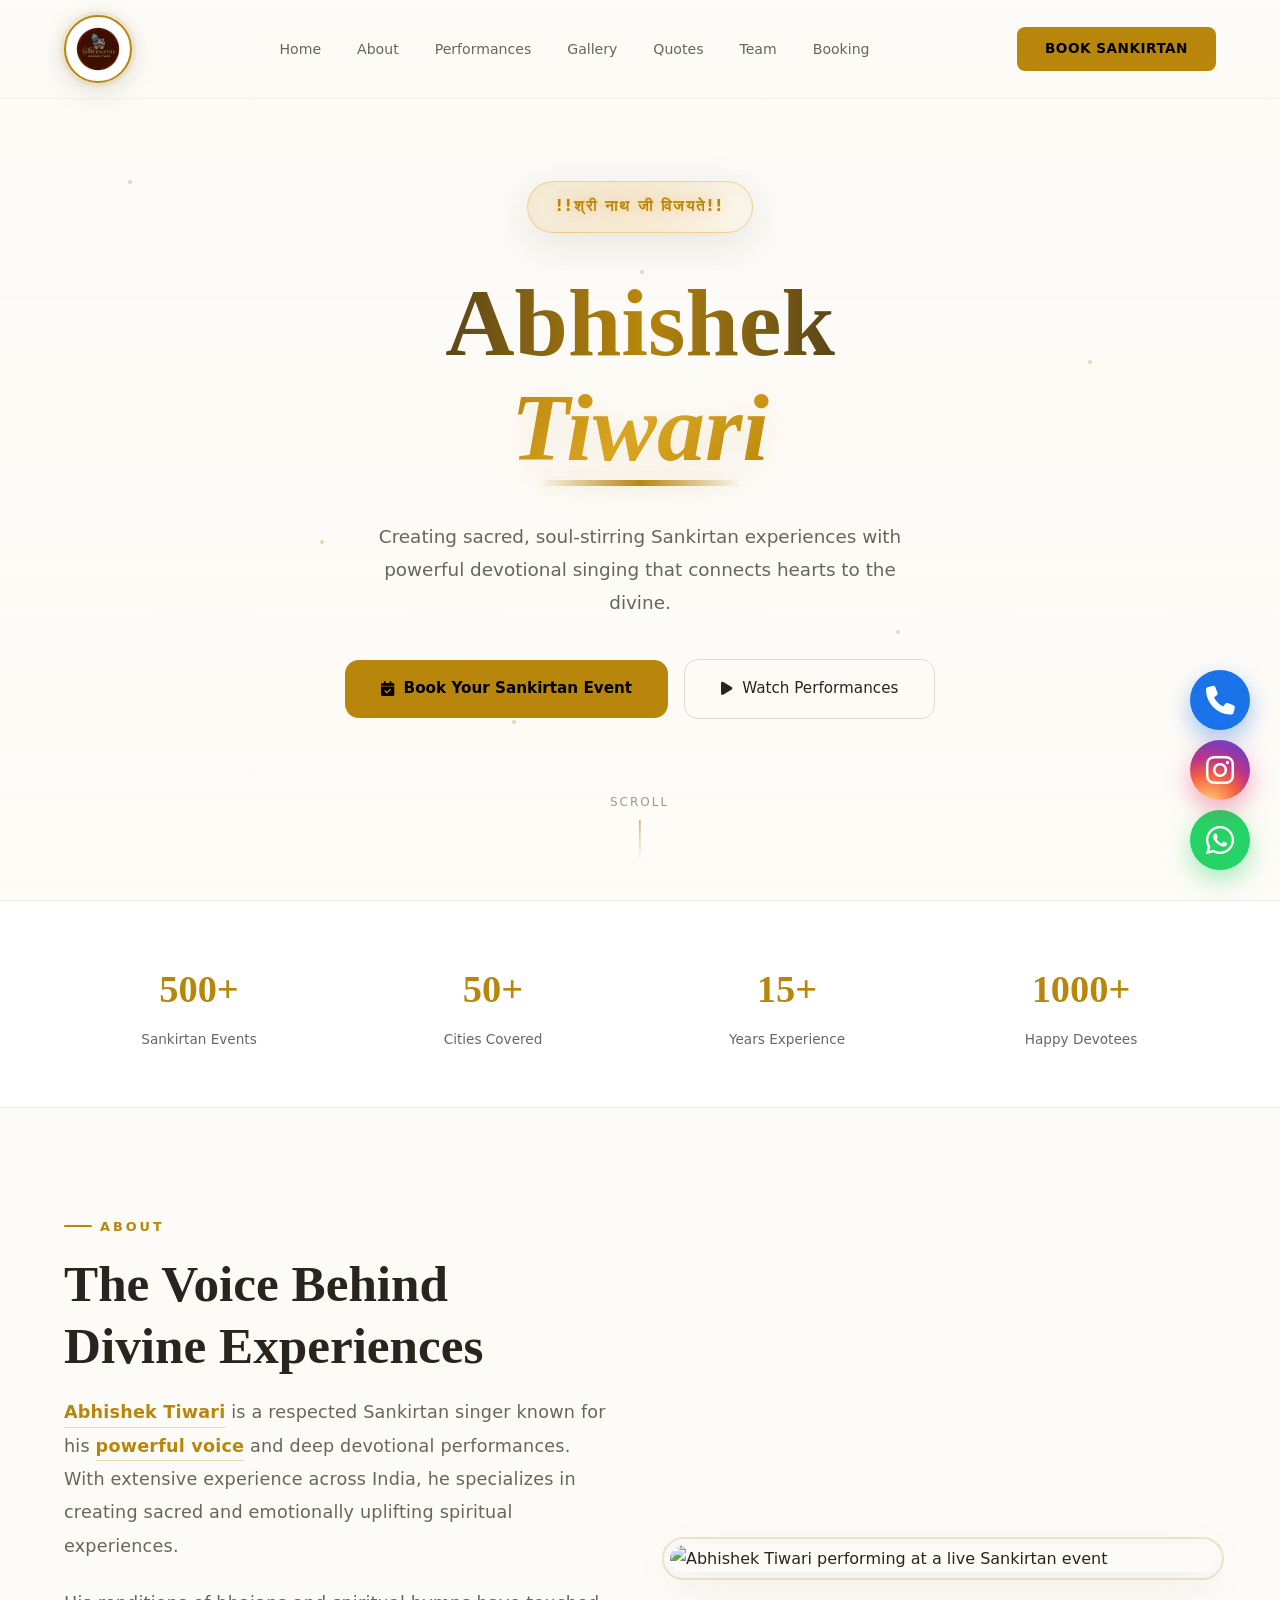
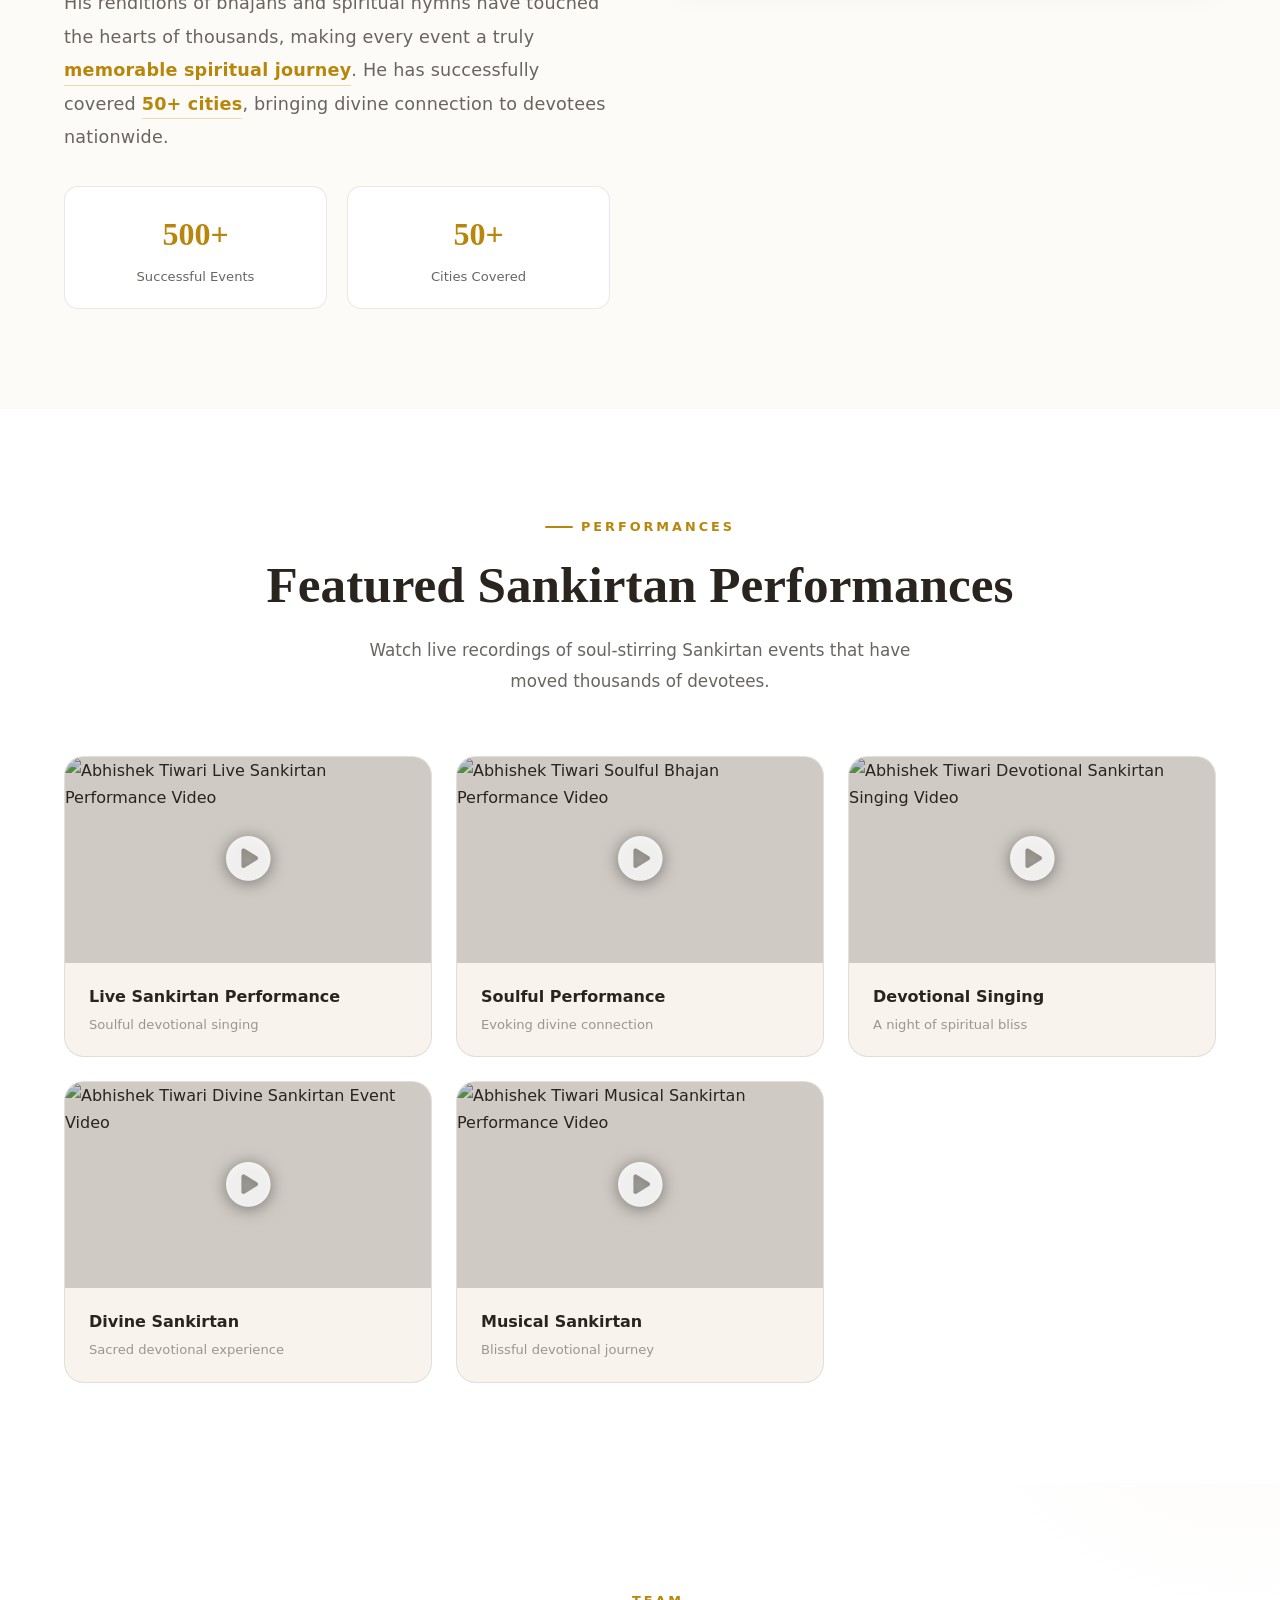
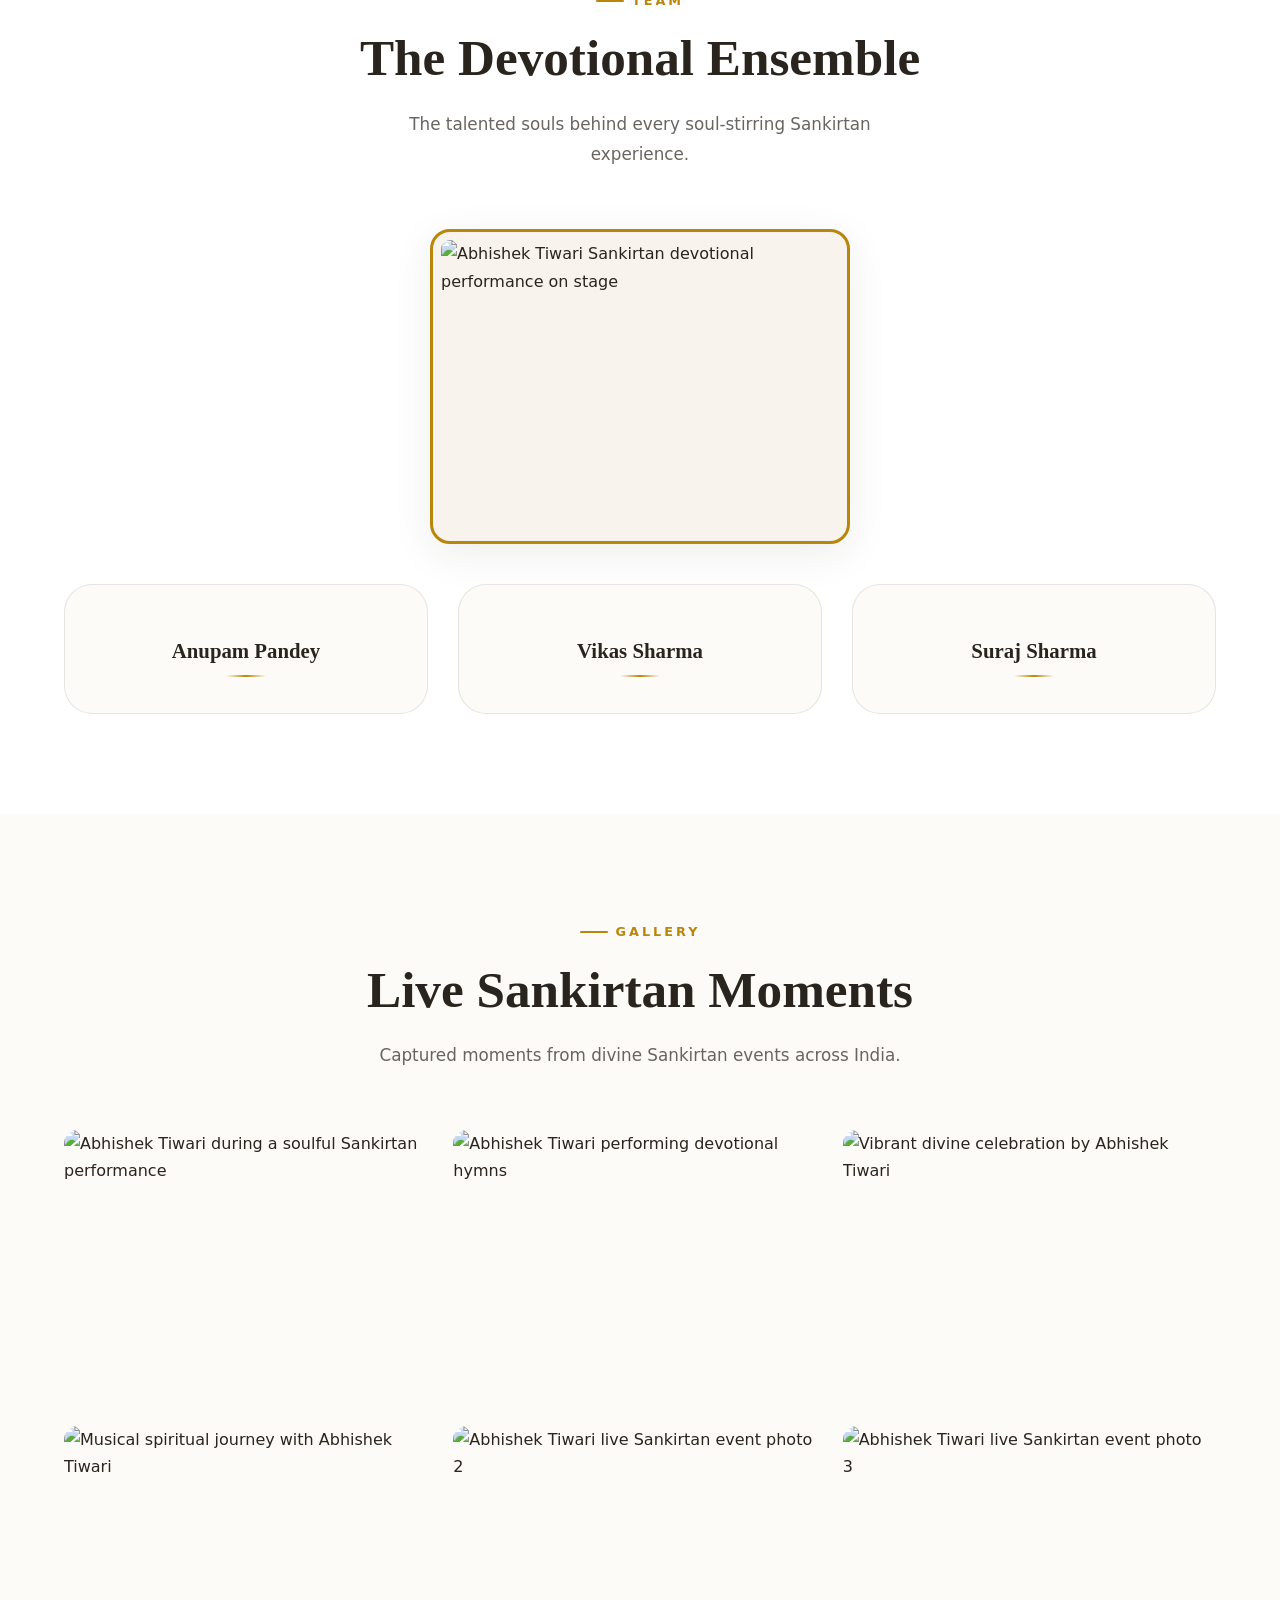
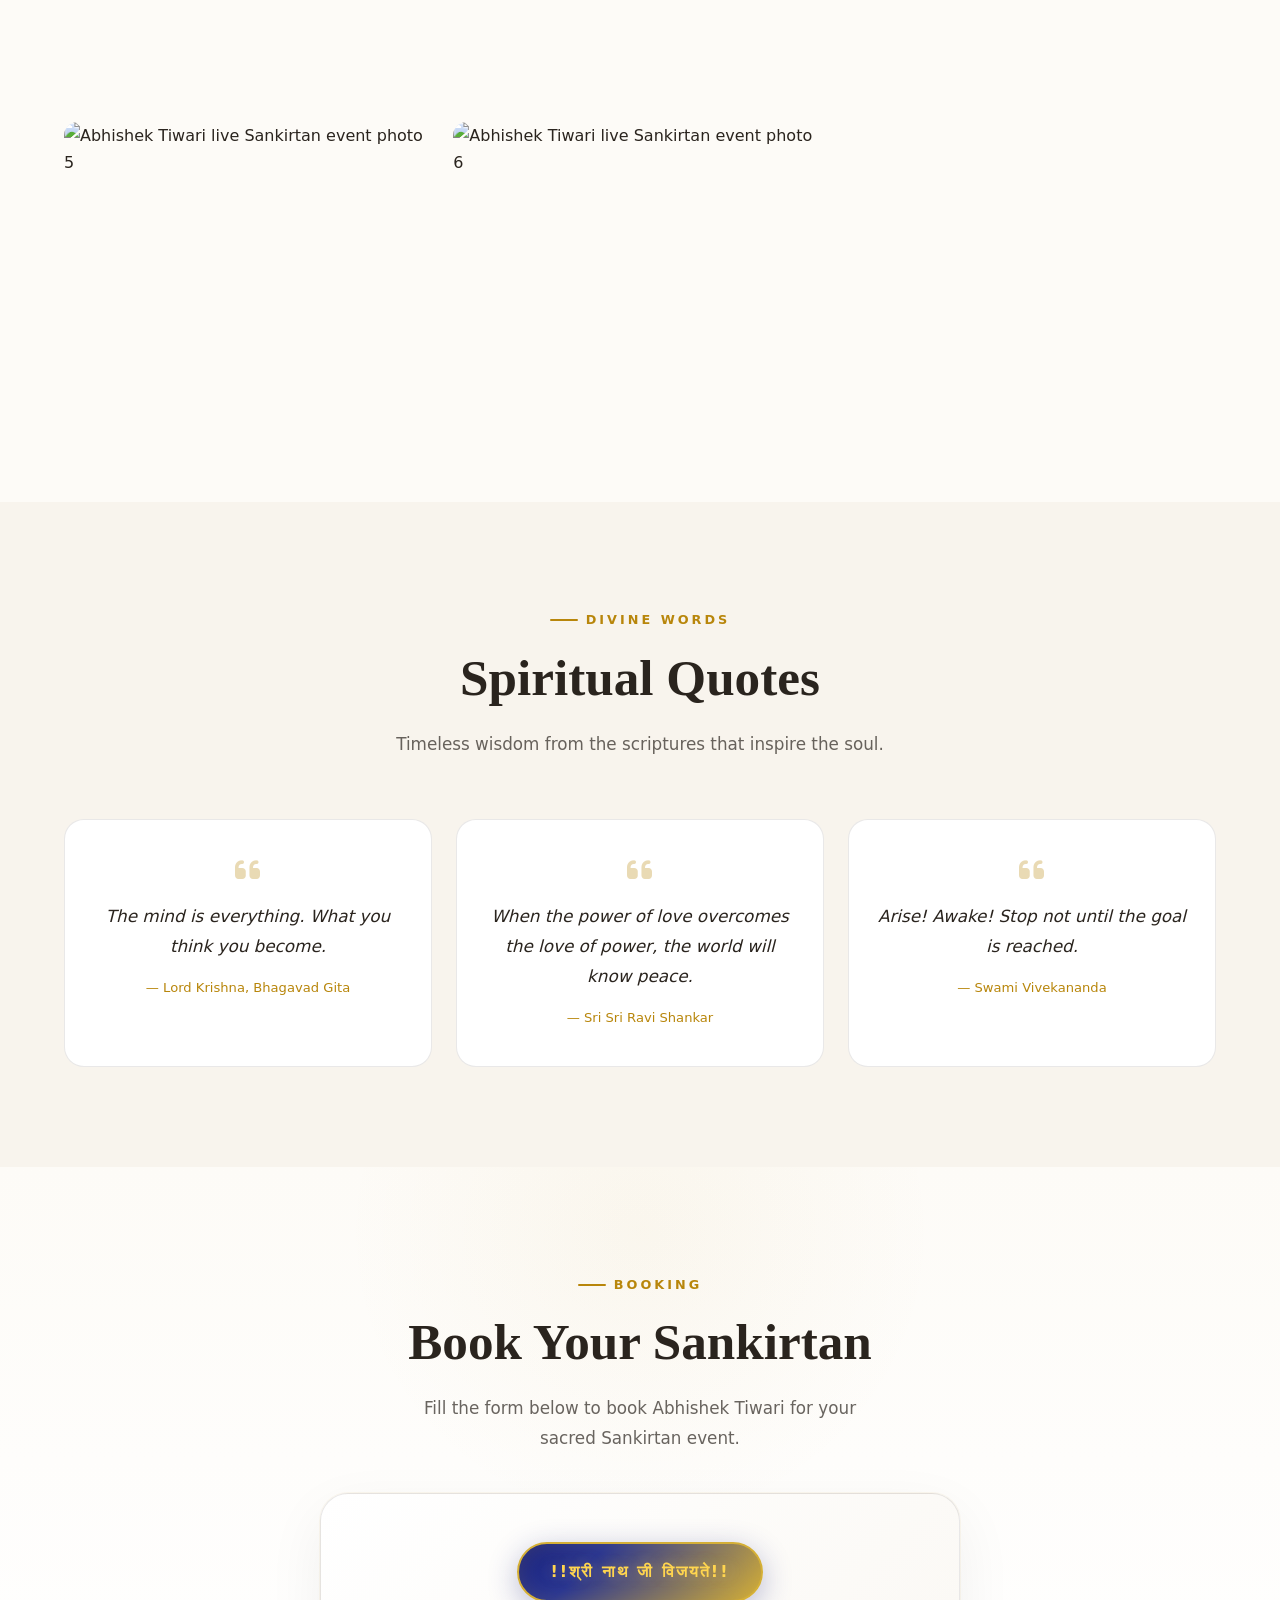
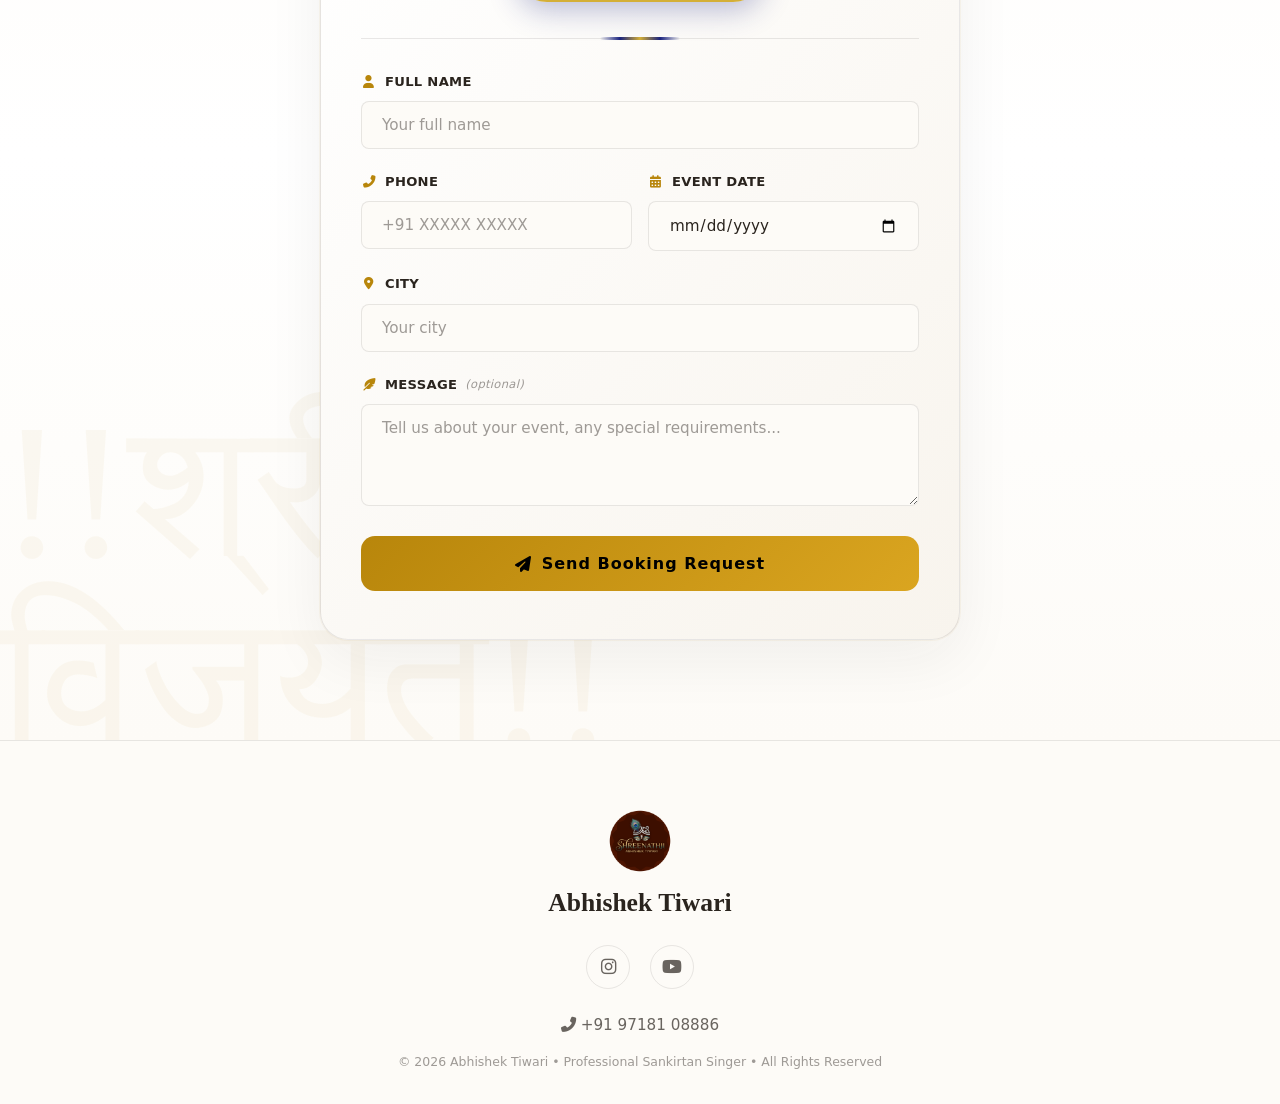
==== commit 3b1d4331: "Simplify quotes section, remove extra slides" ====
--- a/index.html
+++ b/index.html
@@ -1241,7 +1241,6 @@
 .quotes-section {
     padding: 100px 0;
     background: var(--clr-surface-2);
-    overflow: hidden;
 }
 
 .quotes-header {
@@ -1249,62 +1248,36 @@
     margin-bottom: 60px;
 }
 
-.quotes-slider {
-    position: relative;
-    max-width: 800px;
-    margin: 0 auto;
-}
-
-.quotes-slide {
-    display: none;
-    animation: fadeIn 0.6s ease;
-}
-
-.quotes-slide.active {
-    display: block;
-}
-
-.quote-slide-inner {
-    display: flex;
-    align-items: center;
-    gap: 40px;
+.quotes-grid {
+    display: grid;
+    grid-template-columns: repeat(3, 1fr);
+    gap: 24px;
+}
+
+.quote-card {
     background: var(--clr-surface);
     border: 1px solid var(--clr-border);
-    border-radius: var(--radius-xl);
-    padding: 40px;
-    box-shadow: var(--shadow-card);
-}
-
-.quote-image {
-    flex-shrink: 0;
-    width: 200px;
-    height: 200px;
-    border-radius: 50%;
-    overflow: hidden;
-    border: 4px solid var(--clr-accent);
-    outline: 6px solid rgba(184, 134, 11, 0.08);
-    outline-offset: -3px;
-}
-
-.quote-image img {
-    width: 100%;
-    height: 100%;
-    object-fit: cover;
-}
-
-.quote-content {
-    flex: 1;
+    border-radius: var(--radius-lg);
+    padding: 36px 28px;
+    text-align: center;
+    transition: all var(--transition-fast);
+}
+
+.quote-card:hover {
+    border-color: var(--clr-accent);
+    transform: translateY(-6px);
+    box-shadow: var(--shadow-glow);
 }
 
 .quote-icon {
-    font-size: 2.4rem;
+    font-size: 1.8rem;
     color: var(--clr-accent);
-    opacity: 0.25;
-    margin-bottom: 12px;
+    opacity: 0.3;
+    margin-bottom: 16px;
 }
 
 .quote-text {
-    font-size: 1.15rem;
+    font-size: 1.05rem;
     line-height: 1.8;
     color: var(--clr-text);
     font-style: italic;
@@ -1312,44 +1285,17 @@
 }
 
 .quote-author {
-    font-size: 0.9rem;
+    font-size: 0.82rem;
     color: var(--clr-accent);
-    font-weight: 600;
-}
-
-.slider-dots {
-    display: flex;
-    justify-content: center;
-    gap: 10px;
-    margin-top: 30px;
-}
-
-.dot {
-    width: 12px;
-    height: 12px;
-    border-radius: 50%;
-    background: var(--clr-border);
-    cursor: pointer;
-    transition: all var(--transition-fast);
-}
-
-.dot.active {
-    background: var(--clr-accent);
-    transform: scale(1.2);
+    font-weight: 500;
 }
 
 @media (max-width: 768px) {
+    .quotes-grid {
+        grid-template-columns: 1fr;
+    }
     .quotes-section {
         padding: 60px 0;
-    }
-    .quote-slide-inner {
-        flex-direction: column;
-        text-align: center;
-        padding: 28px 20px;
-    }
-    .quote-image {
-        width: 140px;
-        height: 140px;
     }
 }
 
@@ -2711,48 +2657,21 @@
                 <p class="section-subtitle" style="margin: 0 auto;">Timeless wisdom from the scriptures that inspire the soul.</p>
             </div>
 
-            <div class="quotes-slider reveal" id="quotesSlider">
-                <div class="quotes-slide active">
-                    <div class="quote-slide-inner">
-                        <div class="quote-image">
-                            <img src="assets/images/quotes1.jpg" alt="Spiritual quote" loading="lazy">
-                        </div>
-                        <div class="quote-content">
-                            <i class="fas fa-quote-left quote-icon"></i>
-                            <p class="quote-text">The mind is everything. What you think you become.</p>
-                            <p class="quote-author">— Lord Krishna, Bhagavad Gita</p>
-                        </div>
-                    </div>
+            <div class="quotes-grid">
+                <div class="quote-card reveal delay-1">
+                    <i class="fas fa-quote-left quote-icon"></i>
+                    <p class="quote-text">The mind is everything. What you think you become.</p>
+                    <p class="quote-author">— Lord Krishna, Bhagavad Gita</p>
                 </div>
-                <div class="quotes-slide">
-                    <div class="quote-slide-inner">
-                        <div class="quote-image">
-                            <img src="assets/images/quotes1.jpg" alt="Spiritual quote" loading="lazy">
-                        </div>
-                        <div class="quote-content">
-                            <i class="fas fa-quote-left quote-icon"></i>
-                            <p class="quote-text">Your duty is to act, without attachment to the results.</p>
-                            <p class="quote-author">— Lord Krishna, Bhagavad Gita</p>
-                        </div>
-                    </div>
+                <div class="quote-card reveal delay-2">
+                    <i class="fas fa-quote-left quote-icon"></i>
+                    <p class="quote-text">When the power of love overcomes the love of power, the world will know peace.</p>
+                    <p class="quote-author">— Sri Sri Ravi Shankar</p>
                 </div>
-                <div class="quotes-slide">
-                    <div class="quote-slide-inner">
-                        <div class="quote-image">
-                            <img src="assets/images/quotes1.jpg" alt="Spiritual quote" loading="lazy">
-                        </div>
-                        <div class="quote-content">
-                            <i class="fas fa-quote-left quote-icon"></i>
-                            <p class="quote-text">Arise! Awake! Stop not until the goal is reached.</p>
-                            <p class="quote-author">— Swami Vivekananda</p>
-                        </div>
-                    </div>
-                </div>
-
-                <div class="slider-dots">
-                    <span class="dot active" data-index="0"></span>
-                    <span class="dot" data-index="1"></span>
-                    <span class="dot" data-index="2"></span>
+                <div class="quote-card reveal delay-3">
+                    <i class="fas fa-quote-left quote-icon"></i>
+                    <p class="quote-text">Arise! Awake! Stop not until the goal is reached.</p>
+                    <p class="quote-author">— Swami Vivekananda</p>
                 </div>
             </div>
         </div>
@@ -3132,36 +3051,6 @@
         }
     });
 
-    // ===== QUOTES SLIDER =====
-    const slider = document.getElementById('quotesSlider');
-    if (slider) {
-        const slides = slider.querySelectorAll('.quotes-slide');
-        const dots = slider.querySelectorAll('.dot');
-        let current = 0;
-        let interval;
-
-        function showSlide(index) {
-            slides.forEach(s => s.classList.remove('active'));
-            dots.forEach(d => d.classList.remove('active'));
-            slides[index].classList.add('active');
-            dots[index].classList.add('active');
-            current = index;
-        }
-
-        dots.forEach(dot => {
-            dot.addEventListener('click', function() {
-                clearInterval(interval);
-                showSlide(parseInt(this.dataset.index));
-                interval = setInterval(autoSlide, 4000);
-            });
-        });
-
-        function autoSlide() {
-            showSlide((current + 1) % slides.length);
-        }
-
-        interval = setInterval(autoSlide, 4000);
-    }
 });
 
 </script>
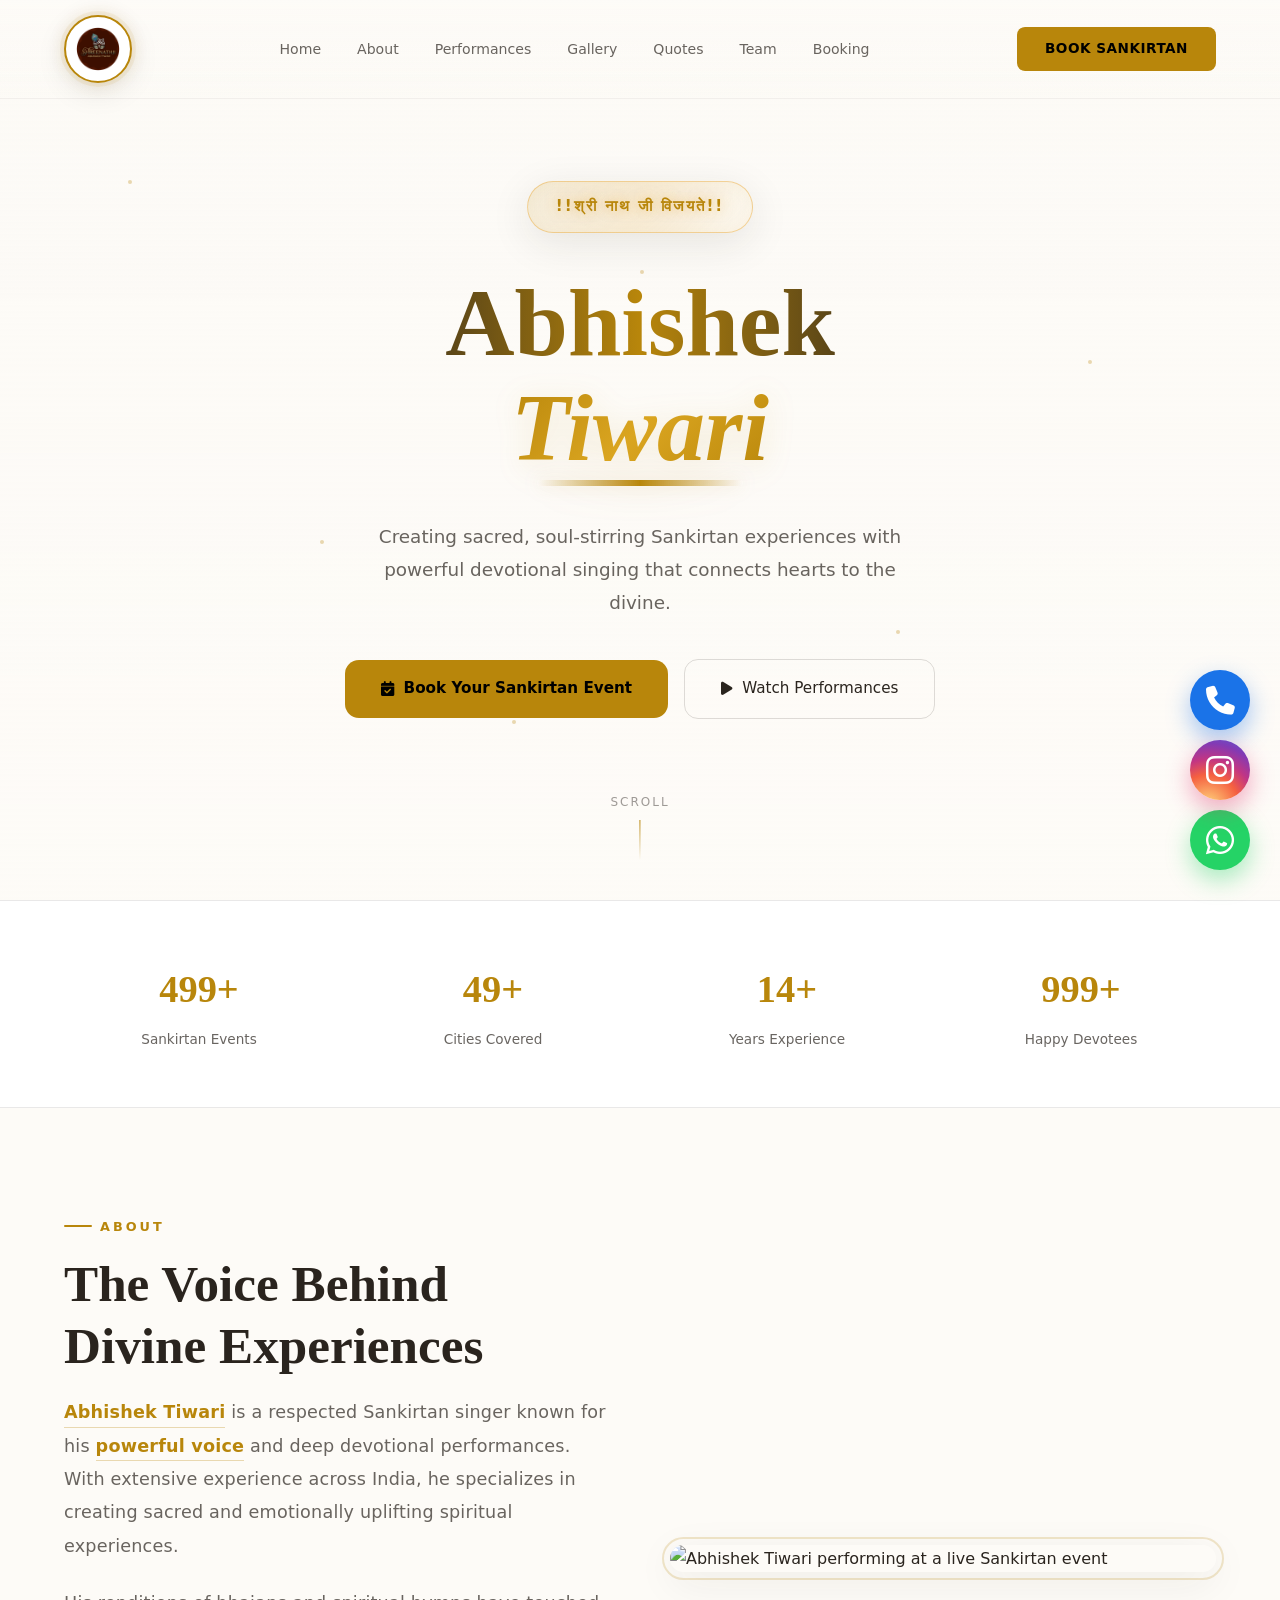
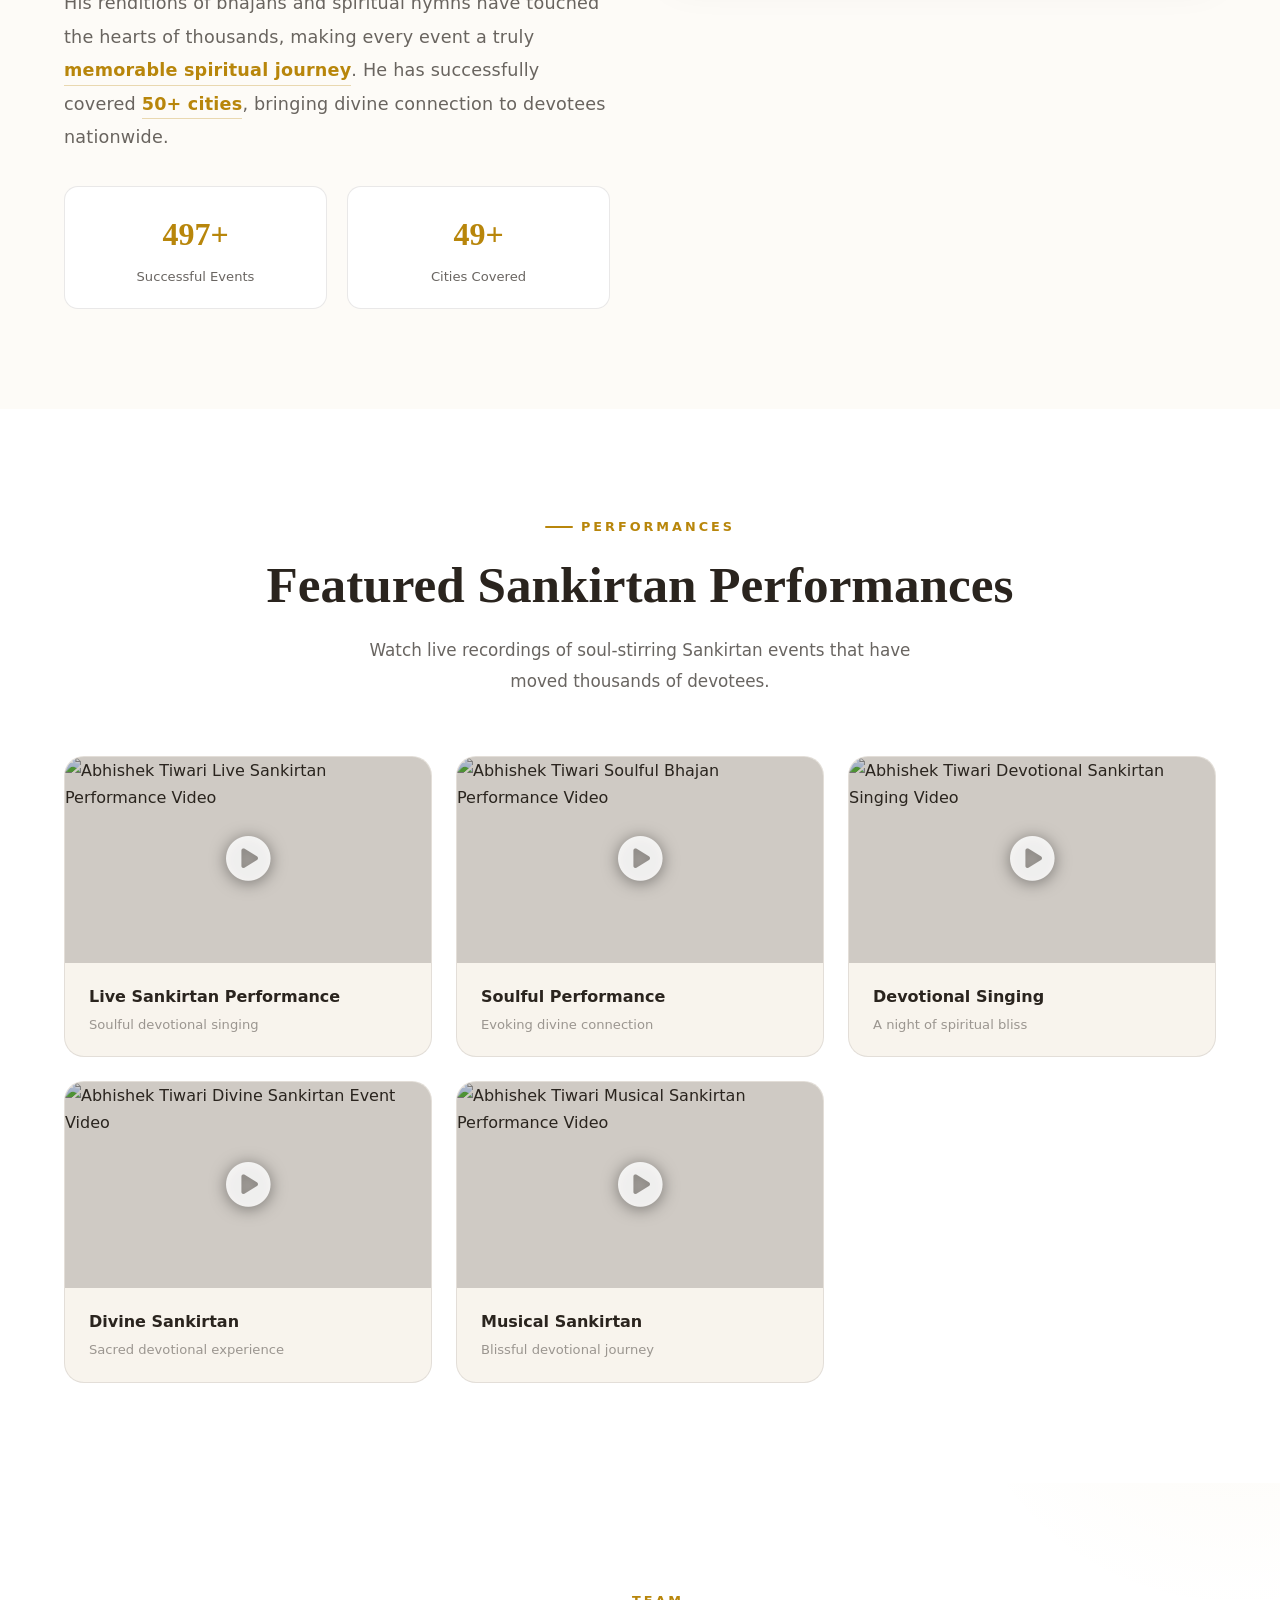
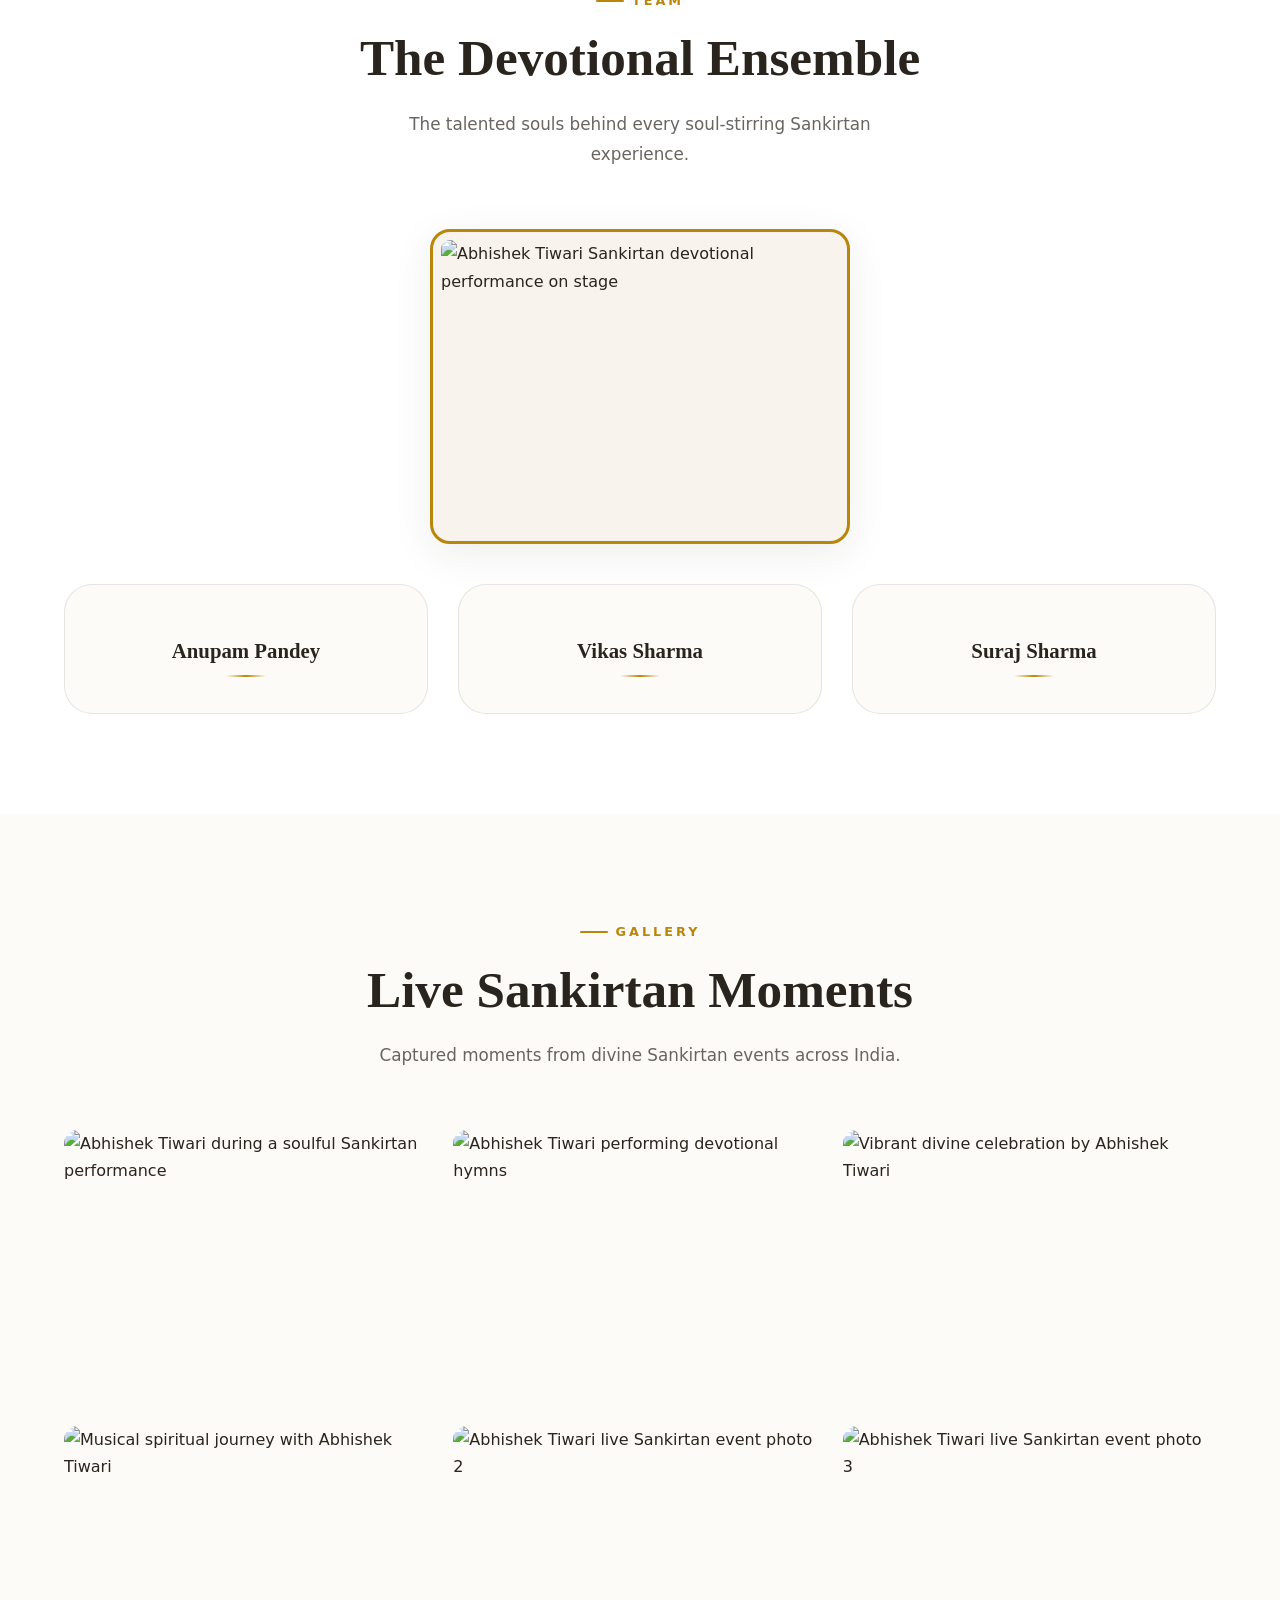
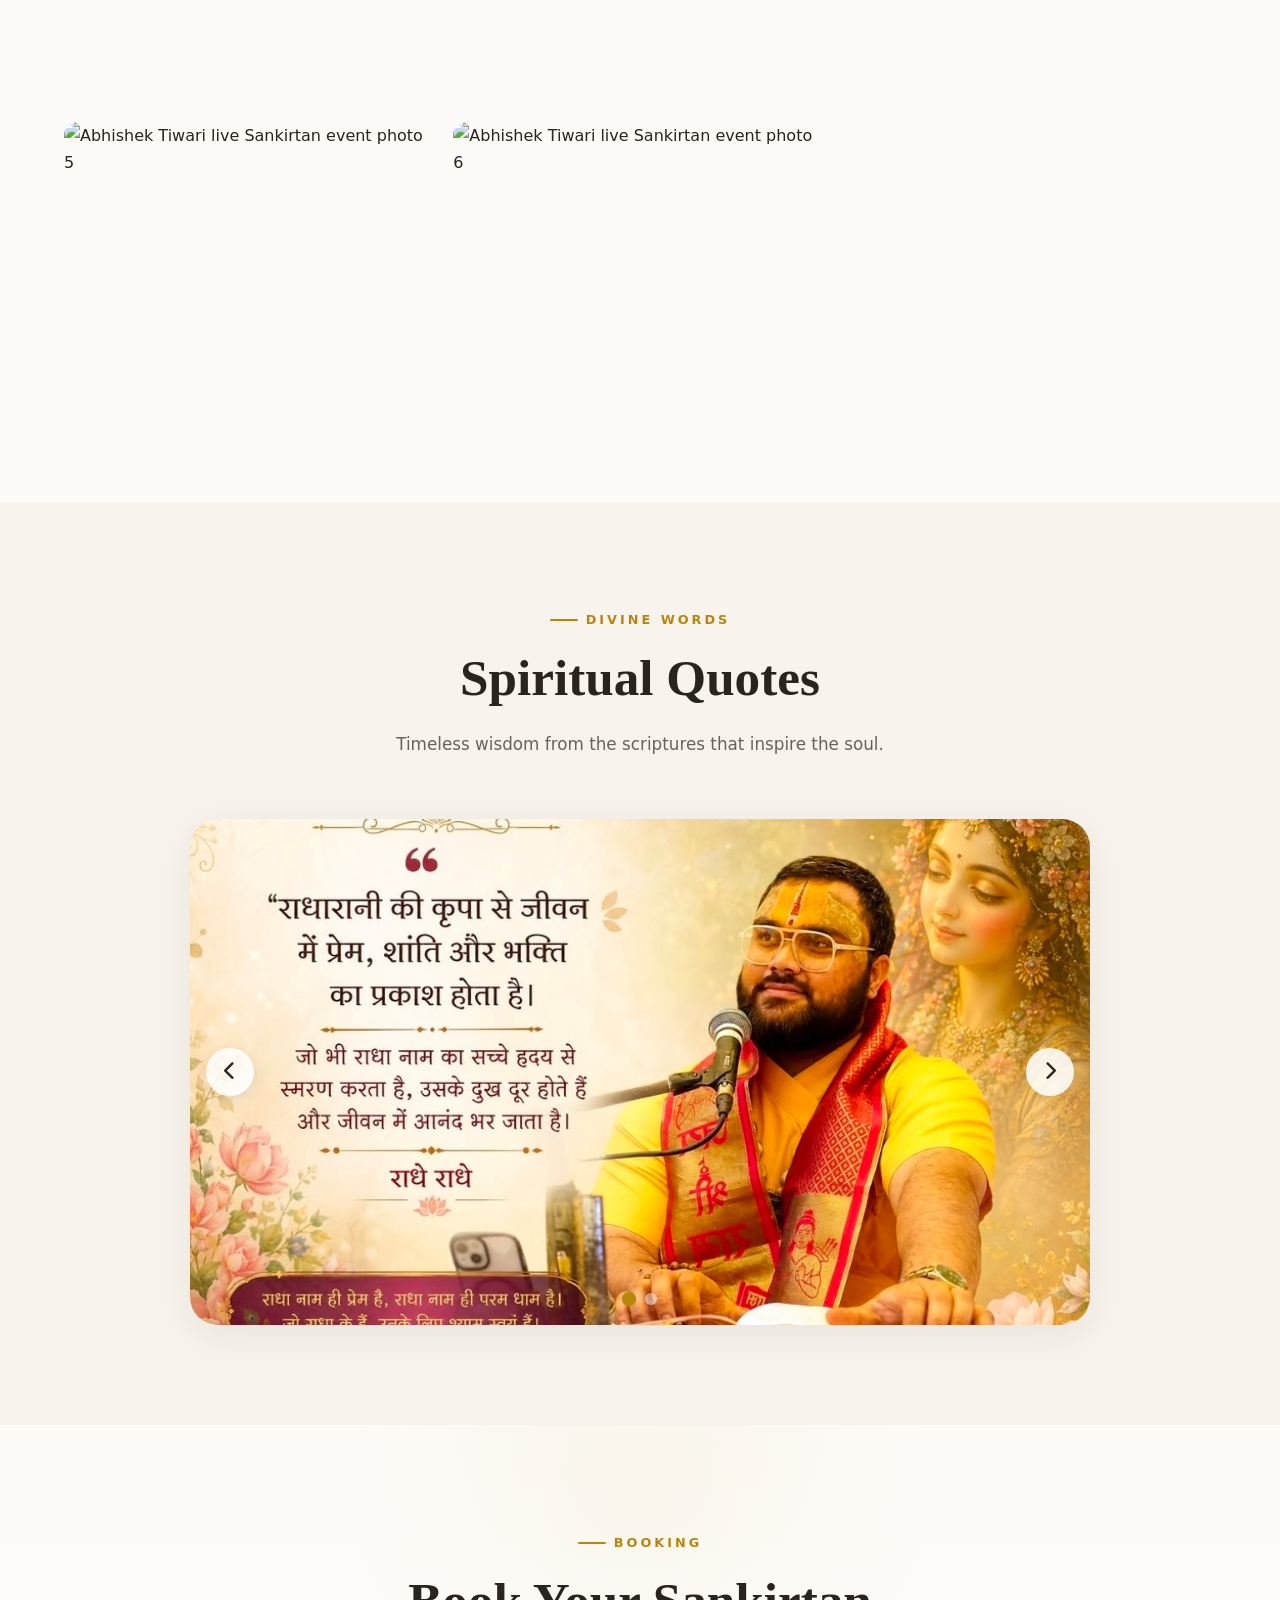
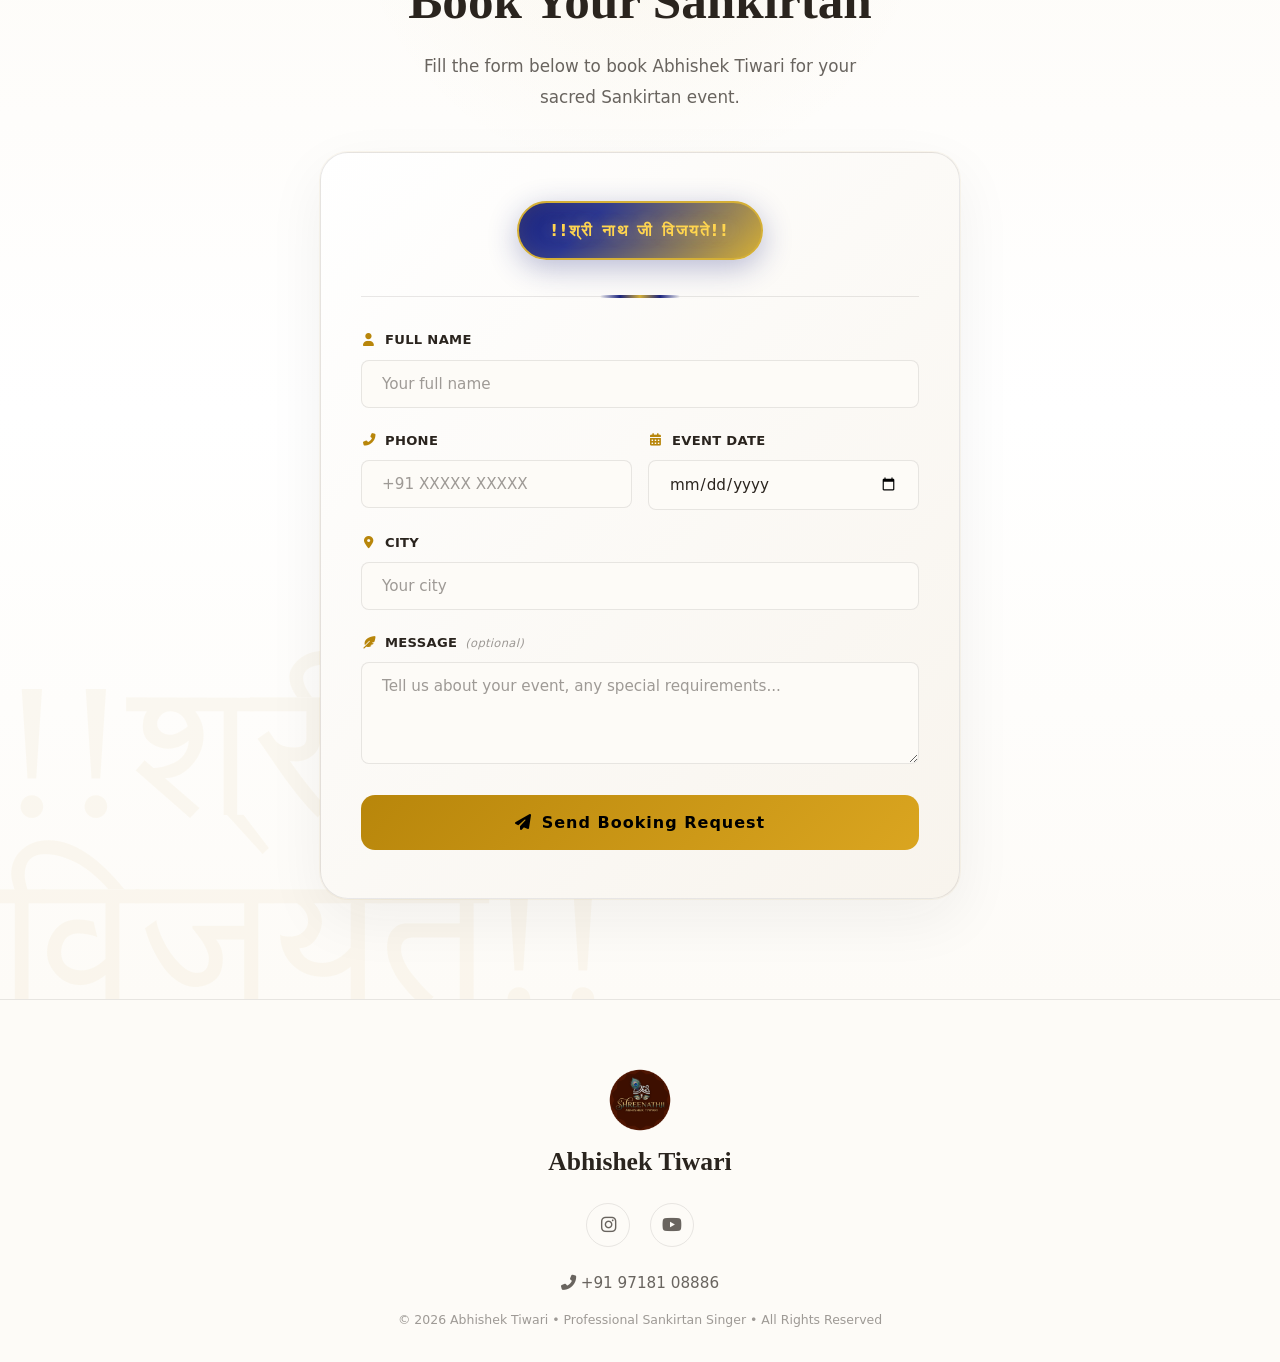
==== commit feb85ff9: "Add sideways auto-sliding photo slider" ====
--- a/index.html
+++ b/index.html
@@ -1237,7 +1237,7 @@
     opacity: 1;
 }
 
-/* ===== QUOTES SECTION ===== */
+/* ===== QUOTES PHOTO SLIDER ===== */
 .quotes-section {
     padding: 100px 0;
     background: var(--clr-surface-2);
@@ -1248,54 +1248,102 @@
     margin-bottom: 60px;
 }
 
-.quotes-grid {
-    display: grid;
-    grid-template-columns: repeat(3, 1fr);
-    gap: 24px;
-}
-
-.quote-card {
-    background: var(--clr-surface);
-    border: 1px solid var(--clr-border);
-    border-radius: var(--radius-lg);
-    padding: 36px 28px;
-    text-align: center;
+.photo-slider {
+    position: relative;
+    max-width: 900px;
+    margin: 0 auto;
+    overflow: hidden;
+    border-radius: var(--radius-xl);
+    box-shadow: var(--shadow-card);
+}
+
+.slider-track {
+    display: flex;
+    transition: transform 0.6s cubic-bezier(0.4, 0, 0.2, 1);
+}
+
+.slide {
+    min-width: 100%;
+    aspect-ratio: 16/9;
+}
+
+.slide img {
+    width: 100%;
+    height: 100%;
+    object-fit: cover;
+    display: block;
+}
+
+.slider-arrows {
+    position: absolute;
+    top: 50%;
+    left: 0;
+    right: 0;
+    transform: translateY(-50%);
+    display: flex;
+    justify-content: space-between;
+    padding: 0 16px;
+    pointer-events: none;
+    z-index: 2;
+}
+
+.arrow {
+    width: 48px;
+    height: 48px;
+    border-radius: 50%;
+    background: rgba(255,255,255,0.85);
+    border: none;
+    cursor: pointer;
+    display: flex;
+    align-items: center;
+    justify-content: center;
+    font-size: 1.2rem;
+    color: var(--clr-text);
     transition: all var(--transition-fast);
-}
-
-.quote-card:hover {
-    border-color: var(--clr-accent);
-    transform: translateY(-6px);
-    box-shadow: var(--shadow-glow);
-}
-
-.quote-icon {
-    font-size: 1.8rem;
-    color: var(--clr-accent);
-    opacity: 0.3;
-    margin-bottom: 16px;
-}
-
-.quote-text {
-    font-size: 1.05rem;
-    line-height: 1.8;
-    color: var(--clr-text);
-    font-style: italic;
-    margin-bottom: 16px;
-}
-
-.quote-author {
-    font-size: 0.82rem;
-    color: var(--clr-accent);
-    font-weight: 500;
+    pointer-events: auto;
+    box-shadow: 0 4px 15px rgba(0,0,0,0.1);
+}
+
+.arrow:hover {
+    background: #fff;
+    transform: scale(1.1);
+}
+
+.slider-dots {
+    position: absolute;
+    bottom: 20px;
+    left: 50%;
+    transform: translateX(-50%);
+    display: flex;
+    gap: 10px;
+    z-index: 2;
+}
+
+.dot {
+    width: 12px;
+    height: 12px;
+    border-radius: 50%;
+    background: rgba(255,255,255,0.5);
+    cursor: pointer;
+    transition: all var(--transition-fast);
+}
+
+.dot.active {
+    background: var(--clr-accent);
+    transform: scale(1.2);
 }
 
 @media (max-width: 768px) {
-    .quotes-grid {
-        grid-template-columns: 1fr;
-    }
     .quotes-section {
         padding: 60px 0;
+    }
+    .slide {
+        aspect-ratio: 4/3;
+    }
+    .arrow {
+        width: 36px;
+        height: 36px;
+        font-size: 0.9rem;
     }
 }
 
@@ -2657,21 +2705,22 @@
                 <p class="section-subtitle" style="margin: 0 auto;">Timeless wisdom from the scriptures that inspire the soul.</p>
             </div>
 
-            <div class="quotes-grid">
-                <div class="quote-card reveal delay-1">
-                    <i class="fas fa-quote-left quote-icon"></i>
-                    <p class="quote-text">The mind is everything. What you think you become.</p>
-                    <p class="quote-author">— Lord Krishna, Bhagavad Gita</p>
+            <div class="photo-slider" id="photoSlider">
+                <div class="slider-track">
+                    <div class="slide">
+                        <img src="assets/images/quotes1.jpg" alt="Spiritual moment" loading="lazy">
+                    </div>
+                    <div class="slide">
+                        <img src="assets/images/quotes1.jpg" alt="Spiritual moment" loading="lazy">
+                    </div>
                 </div>
-                <div class="quote-card reveal delay-2">
-                    <i class="fas fa-quote-left quote-icon"></i>
-                    <p class="quote-text">When the power of love overcomes the love of power, the world will know peace.</p>
-                    <p class="quote-author">— Sri Sri Ravi Shankar</p>
+                <div class="slider-arrows">
+                    <button class="arrow arrow-prev"><i class="fas fa-chevron-left"></i></button>
+                    <button class="arrow arrow-next"><i class="fas fa-chevron-right"></i></button>
                 </div>
-                <div class="quote-card reveal delay-3">
-                    <i class="fas fa-quote-left quote-icon"></i>
-                    <p class="quote-text">Arise! Awake! Stop not until the goal is reached.</p>
-                    <p class="quote-author">— Swami Vivekananda</p>
+                <div class="slider-dots">
+                    <span class="dot active" data-index="0"></span>
+                    <span class="dot" data-index="1"></span>
                 </div>
             </div>
         </div>
@@ -3051,6 +3100,34 @@
         }
     });
 
+    // ===== PHOTO SLIDER =====
+    const sliderTrack = document.querySelector('.slider-track');
+    if (sliderTrack) {
+        const slides = sliderTrack.querySelectorAll('.slide');
+        const dots = document.querySelectorAll('.photo-slider .dot');
+        const prevBtn = document.querySelector('.arrow-prev');
+        const nextBtn = document.querySelector('.arrow-next');
+        let current = 0;
+        let interval;
+
+        function goTo(index) {
+            if (index < 0) index = slides.length - 1;
+            if (index >= slides.length) index = 0;
+            sliderTrack.style.transform = `translateX(-${index * 100}%)`;
+            dots.forEach(d => d.classList.remove('active'));
+            dots[index].classList.add('active');
+            current = index;
+        }
+
+        function nextSlide() { goTo(current + 1); }
+        function prevSlide() { goTo(current - 1); }
+
+        nextBtn.addEventListener('click', () => { clearInterval(interval); nextSlide(); interval = setInterval(nextSlide, 4000); });
+        prevBtn.addEventListener('click', () => { clearInterval(interval); prevSlide(); interval = setInterval(nextSlide, 4000); });
+        dots.forEach(d => d.addEventListener('click', function() { clearInterval(interval); goTo(parseInt(this.dataset.index)); interval = setInterval(nextSlide, 4000); }));
+
+        interval = setInterval(nextSlide, 4000);
+    }
 });
 
 </script>
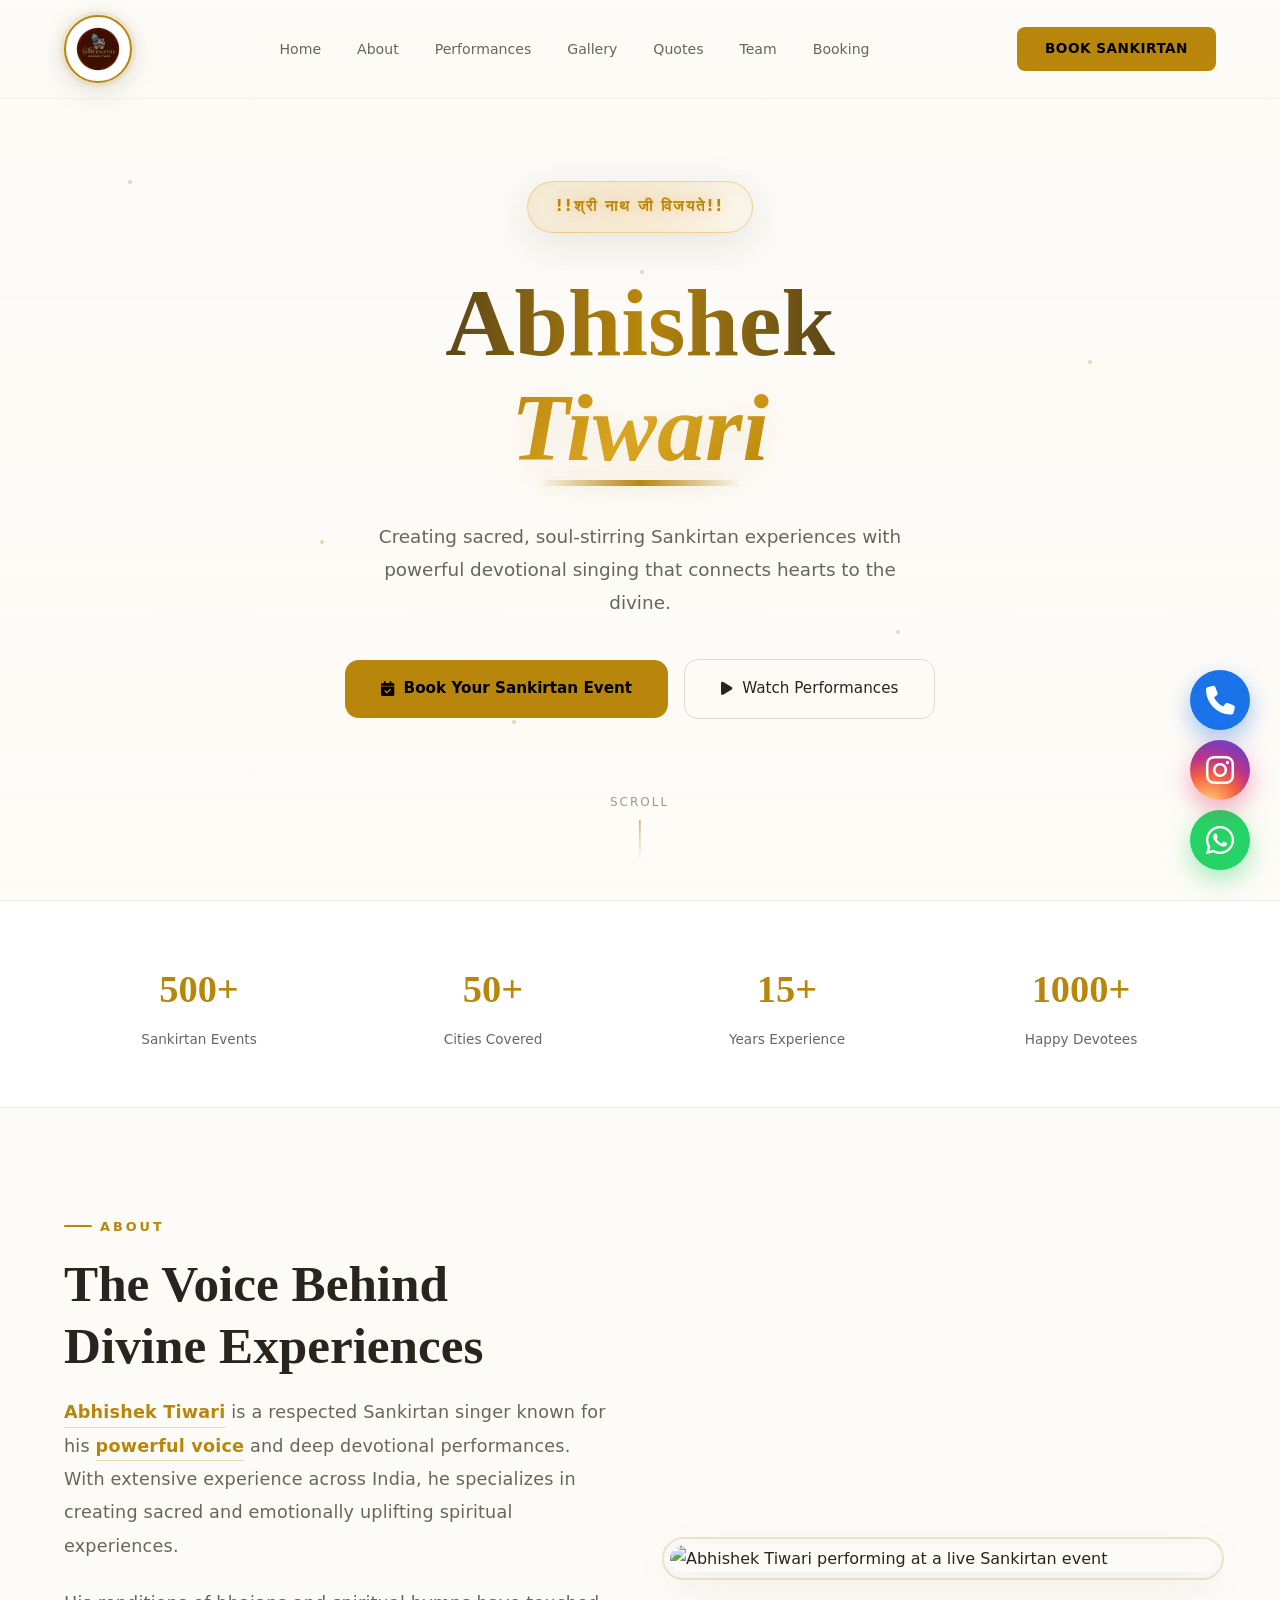
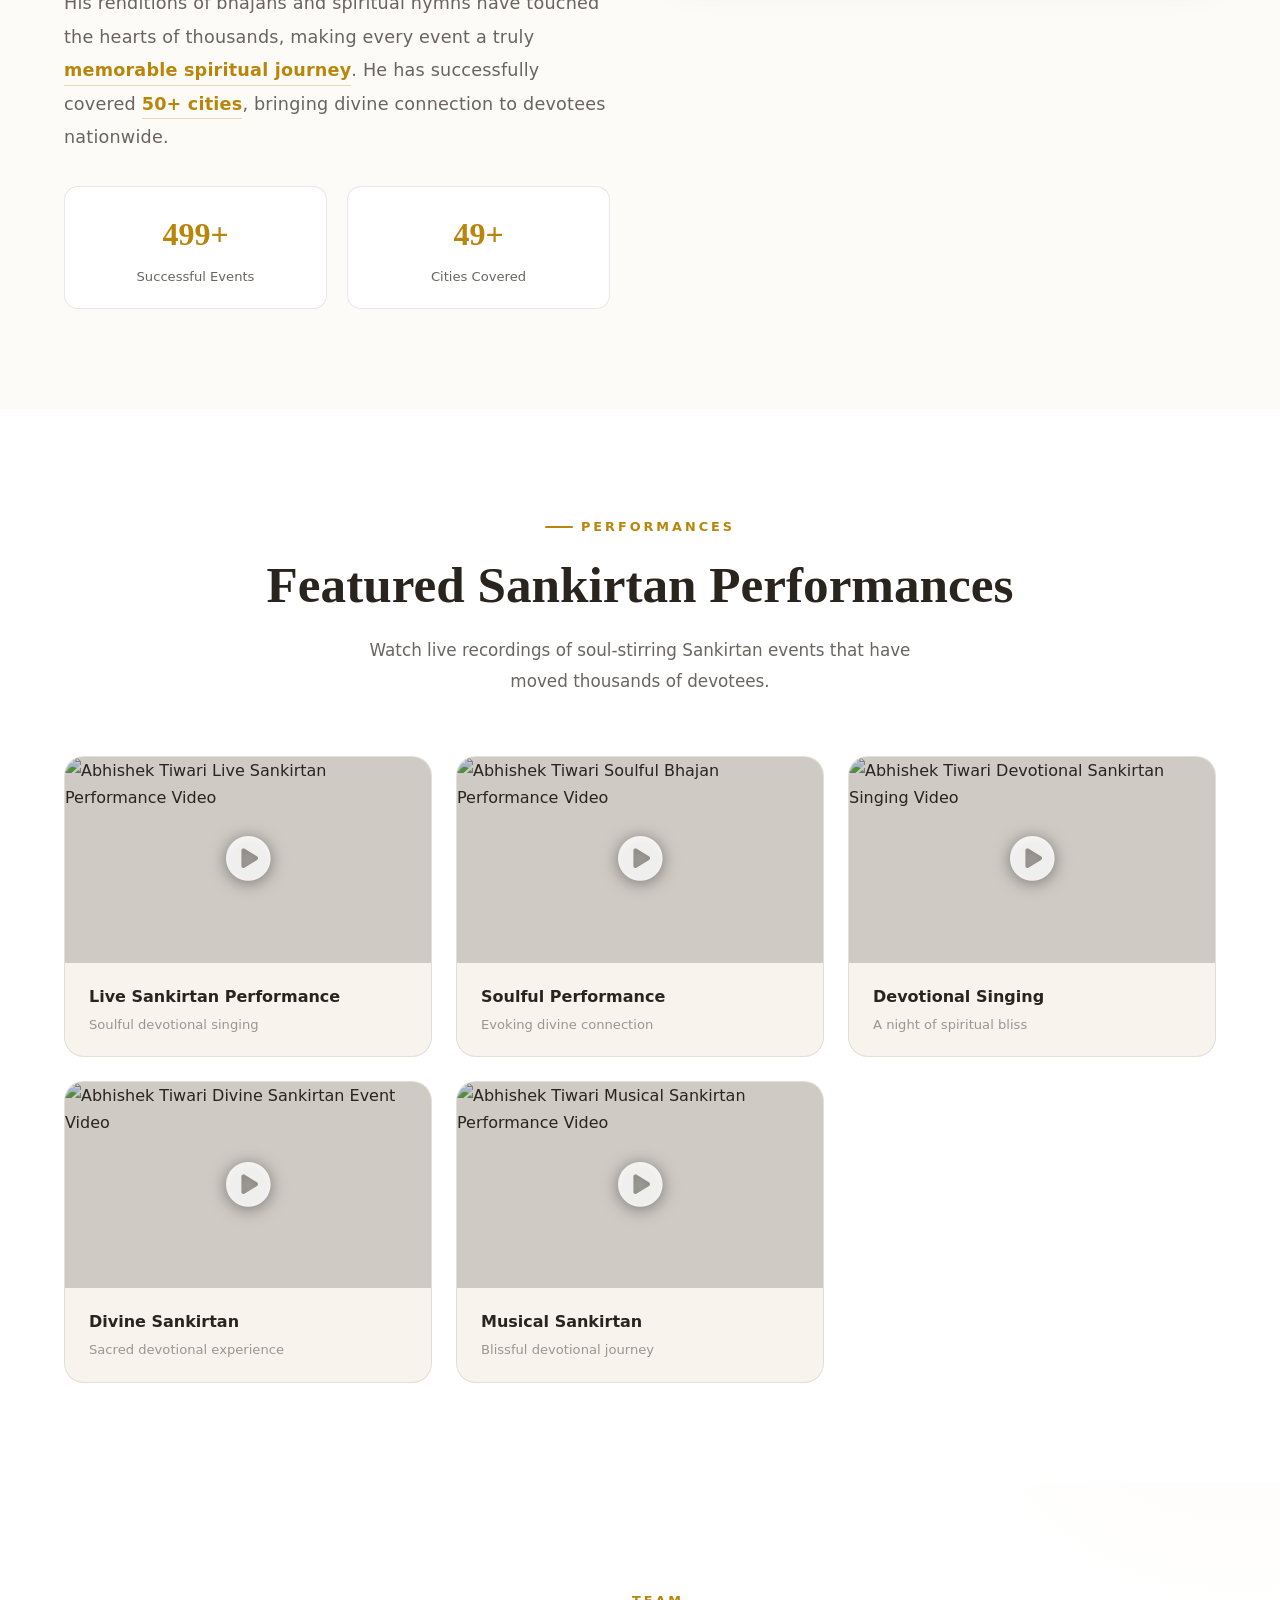
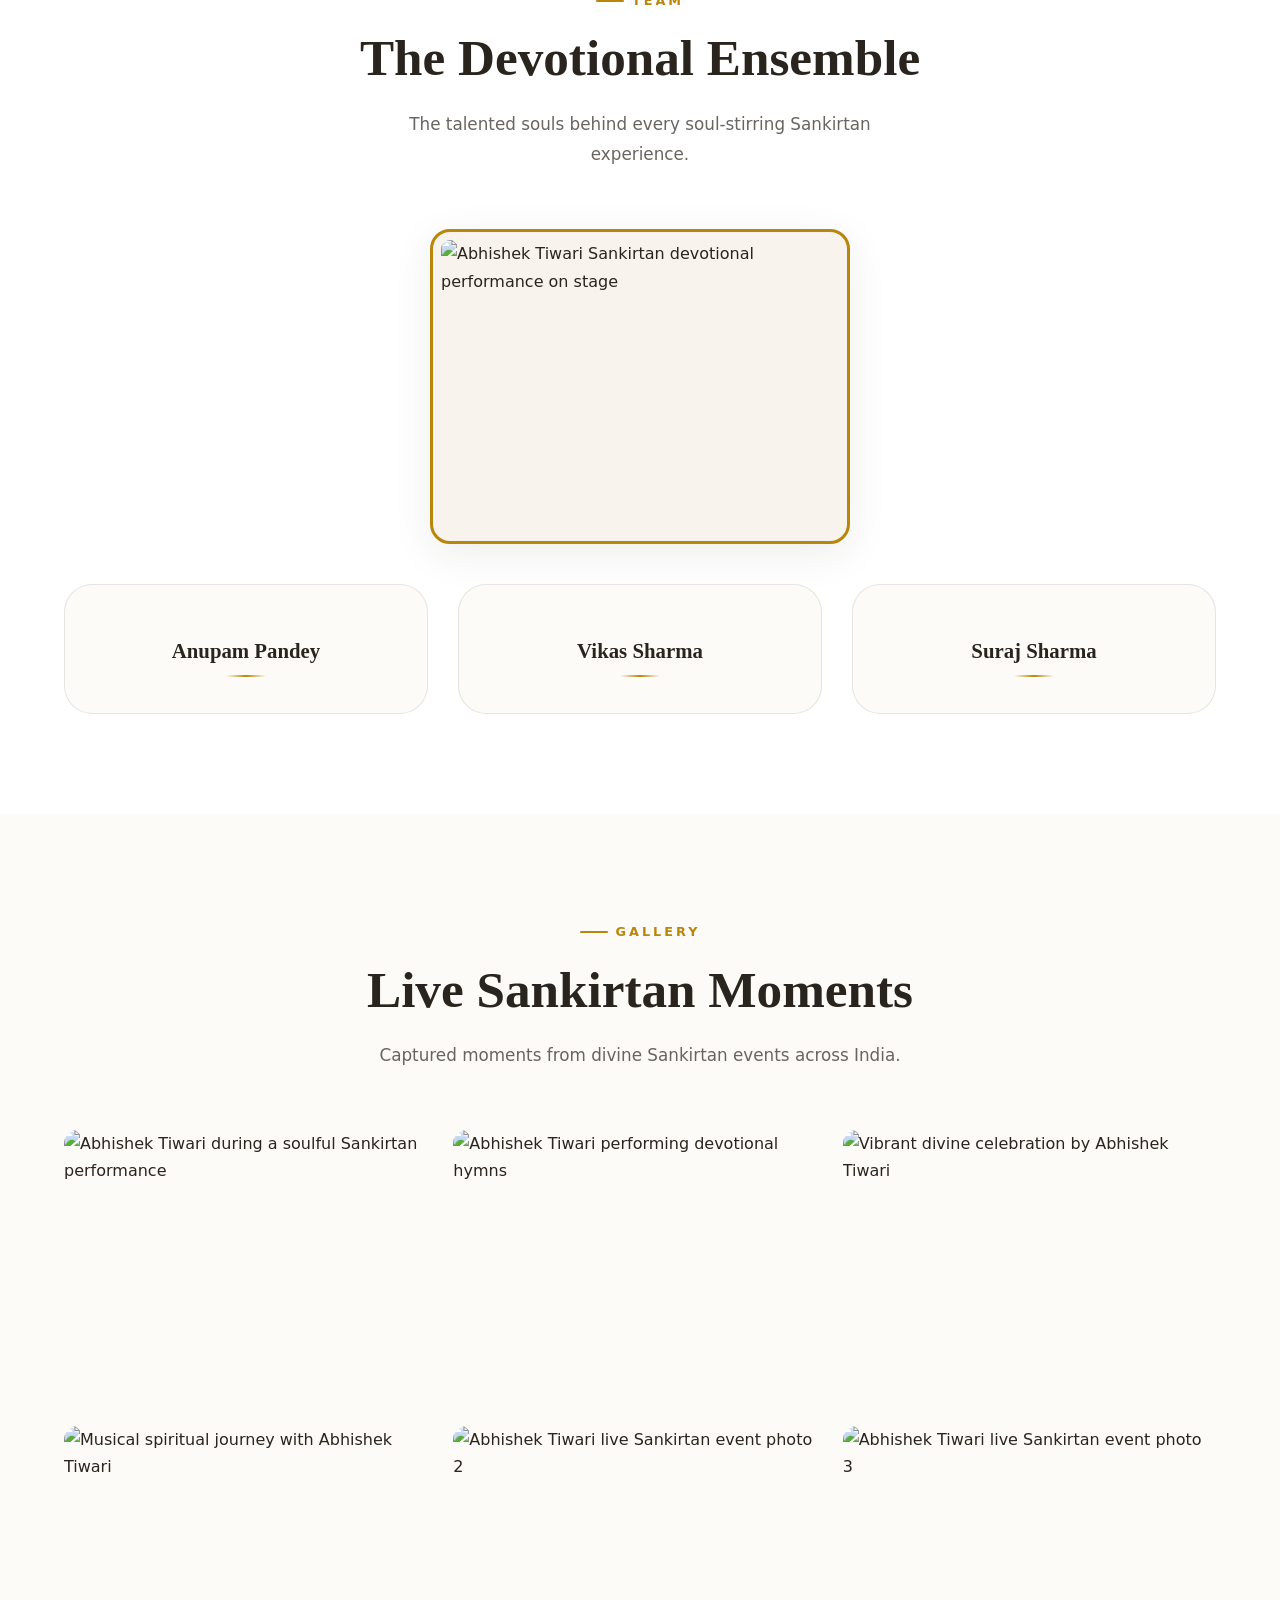
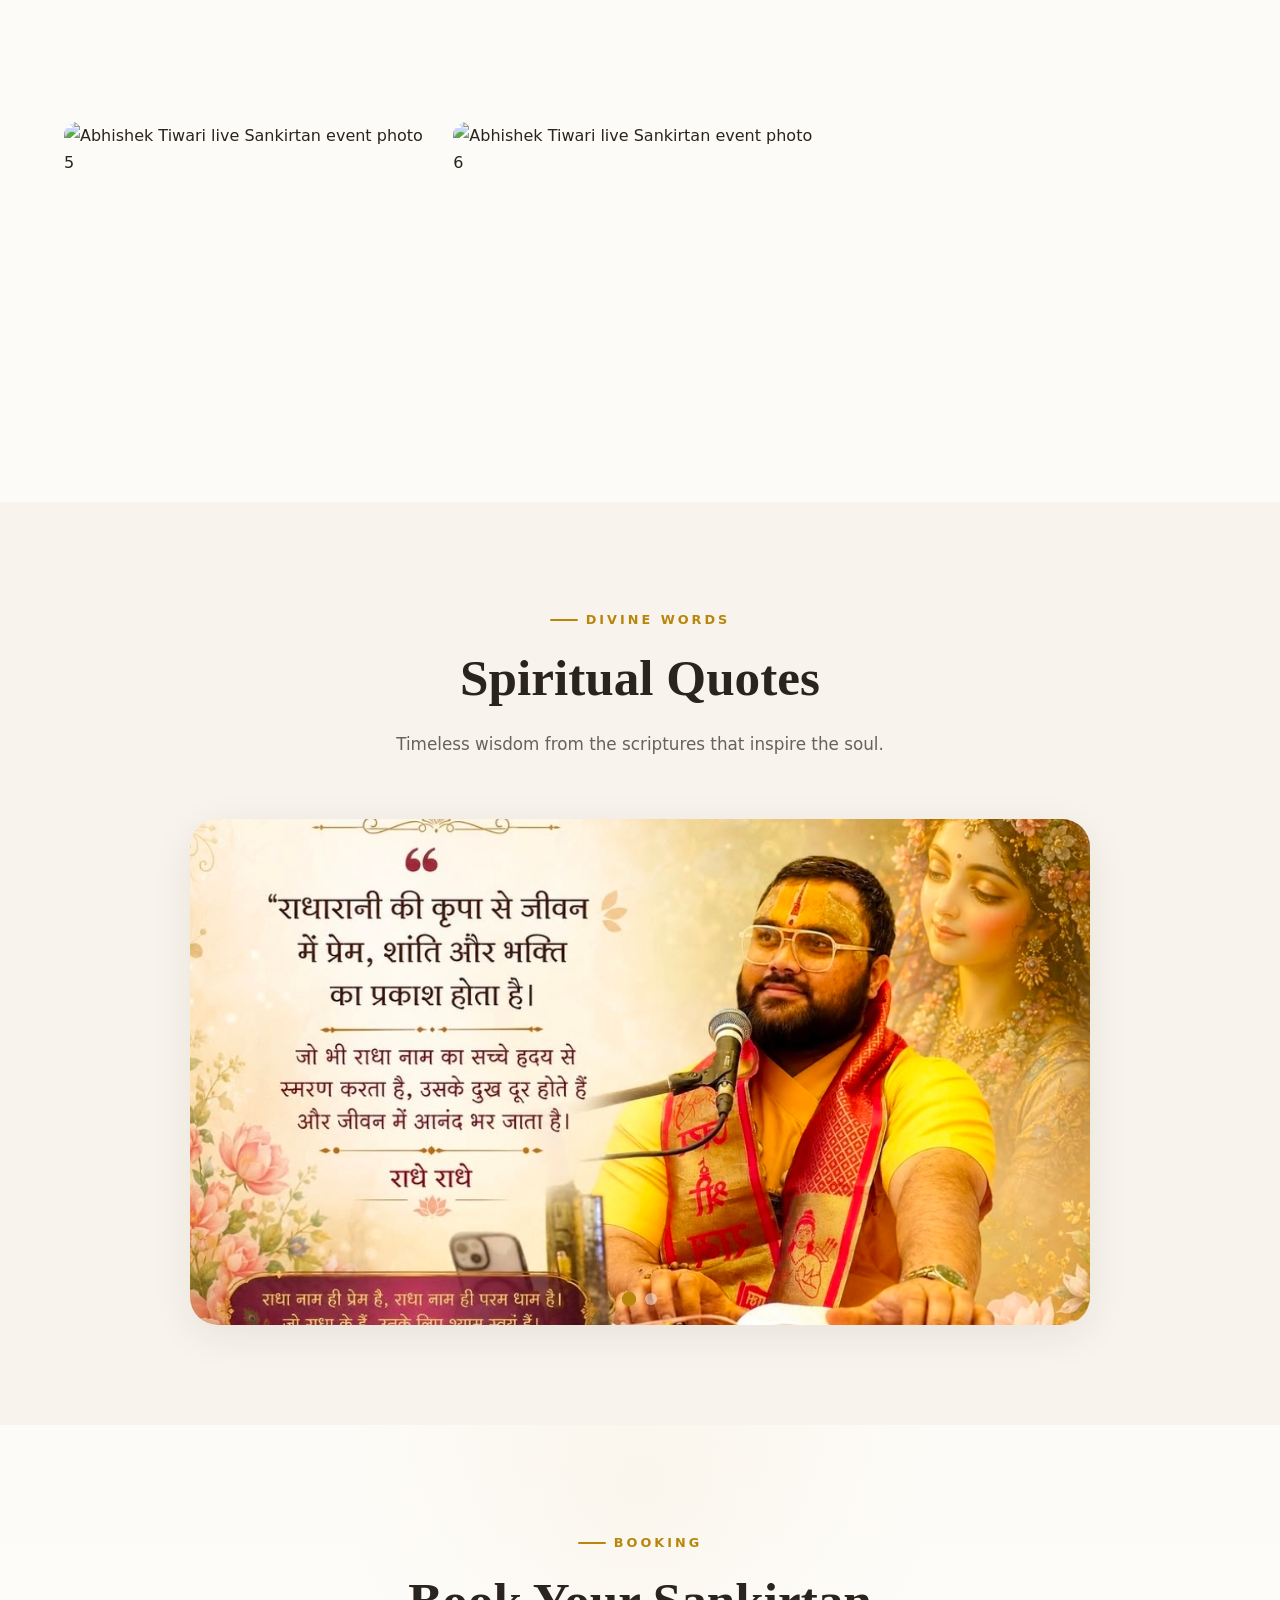
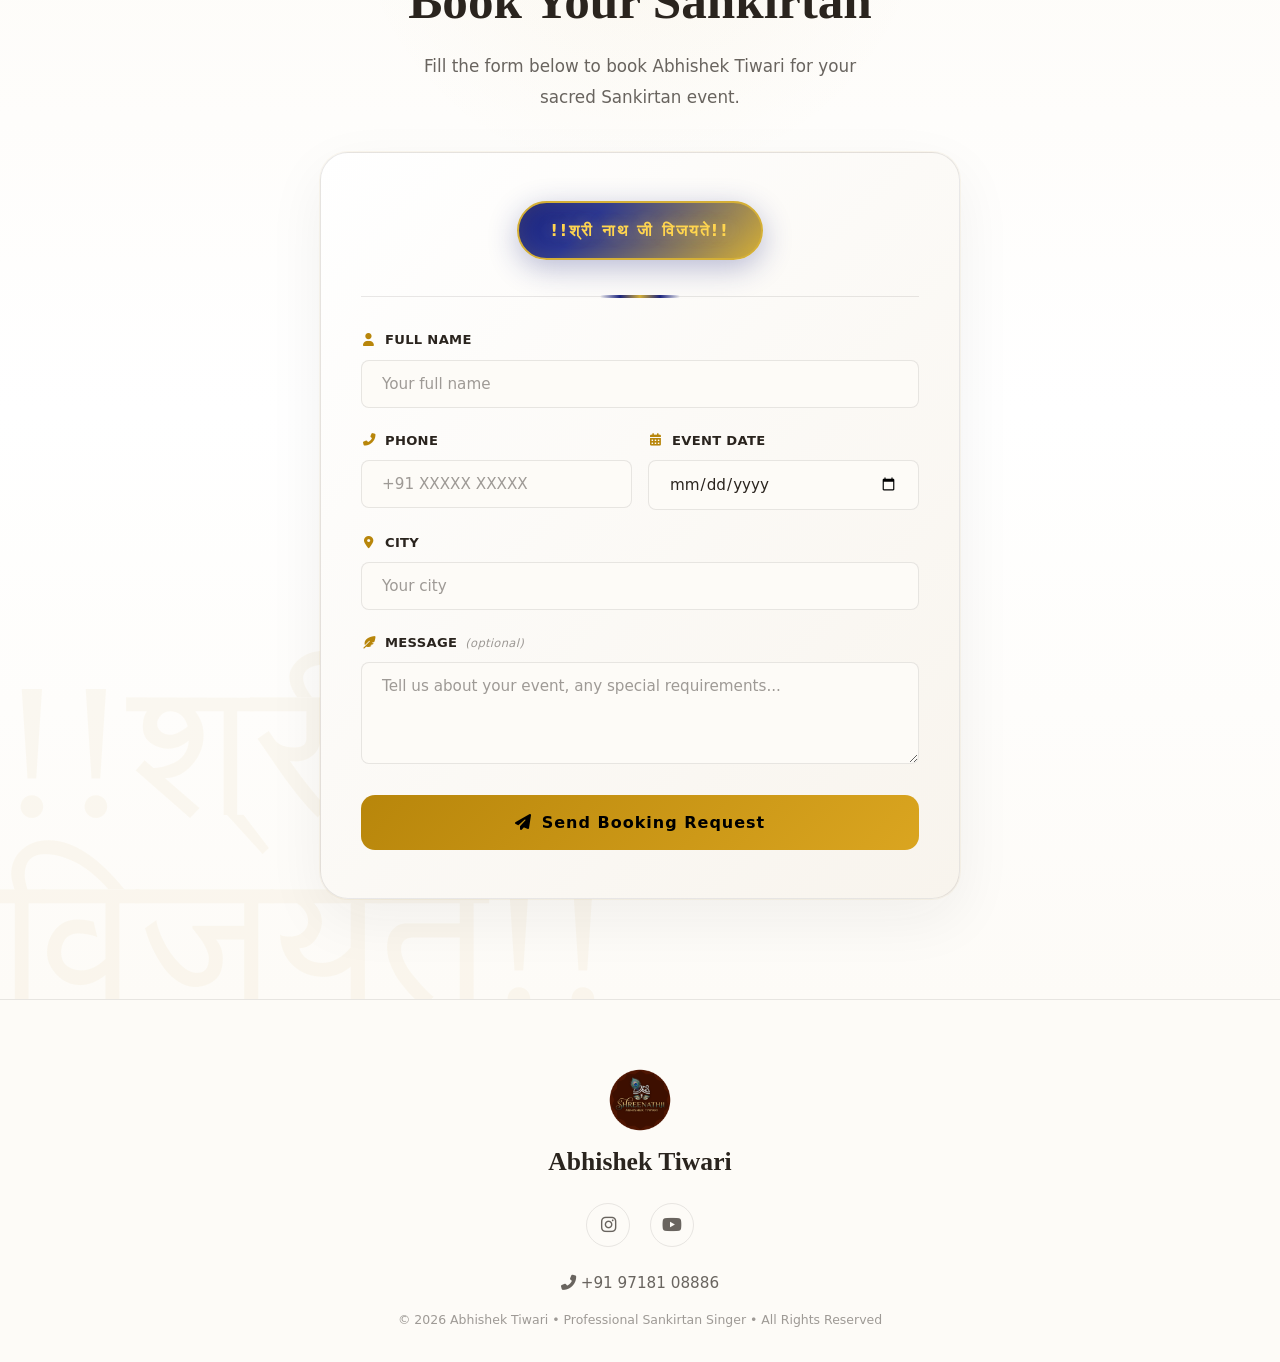
==== commit d65838a7: "Remove arrow buttons from photo slider" ====
--- a/index.html
+++ b/index.html
@@ -1274,41 +1274,6 @@
     display: block;
 }
 
-.slider-arrows {
-    position: absolute;
-    top: 50%;
-    left: 0;
-    right: 0;
-    transform: translateY(-50%);
-    display: flex;
-    justify-content: space-between;
-    padding: 0 16px;
-    pointer-events: none;
-    z-index: 2;
-}
-
-.arrow {
-    width: 48px;
-    height: 48px;
-    border-radius: 50%;
-    background: rgba(255,255,255,0.85);
-    border: none;
-    cursor: pointer;
-    display: flex;
-    align-items: center;
-    justify-content: center;
-    font-size: 1.2rem;
-    color: var(--clr-text);
-    transition: all var(--transition-fast);
-    pointer-events: auto;
-    box-shadow: 0 4px 15px rgba(0,0,0,0.1);
-}
-
-.arrow:hover {
-    background: #fff;
-    transform: scale(1.1);
-}
-
 .slider-dots {
     position: absolute;
     bottom: 20px;
@@ -1339,11 +1304,6 @@
     }
     .slide {
         aspect-ratio: 4/3;
-    }
-    .arrow {
-        width: 36px;
-        height: 36px;
-        font-size: 0.9rem;
     }
 }
 
@@ -2713,10 +2673,6 @@
                     <div class="slide">
                         <img src="assets/images/quotes1.jpg" alt="Spiritual moment" loading="lazy">
                     </div>
-                </div>
-                <div class="slider-arrows">
-                    <button class="arrow arrow-prev"><i class="fas fa-chevron-left"></i></button>
-                    <button class="arrow arrow-next"><i class="fas fa-chevron-right"></i></button>
                 </div>
                 <div class="slider-dots">
                     <span class="dot active" data-index="0"></span>
@@ -3105,8 +3061,6 @@
     if (sliderTrack) {
         const slides = sliderTrack.querySelectorAll('.slide');
         const dots = document.querySelectorAll('.photo-slider .dot');
-        const prevBtn = document.querySelector('.arrow-prev');
-        const nextBtn = document.querySelector('.arrow-next');
         let current = 0;
         let interval;
 
@@ -3120,10 +3074,7 @@
         }
 
         function nextSlide() { goTo(current + 1); }
-        function prevSlide() { goTo(current - 1); }
-
-        nextBtn.addEventListener('click', () => { clearInterval(interval); nextSlide(); interval = setInterval(nextSlide, 4000); });
-        prevBtn.addEventListener('click', () => { clearInterval(interval); prevSlide(); interval = setInterval(nextSlide, 4000); });
+
         dots.forEach(d => d.addEventListener('click', function() { clearInterval(interval); goTo(parseInt(this.dataset.index)); interval = setInterval(nextSlide, 4000); }));
 
         interval = setInterval(nextSlide, 4000);
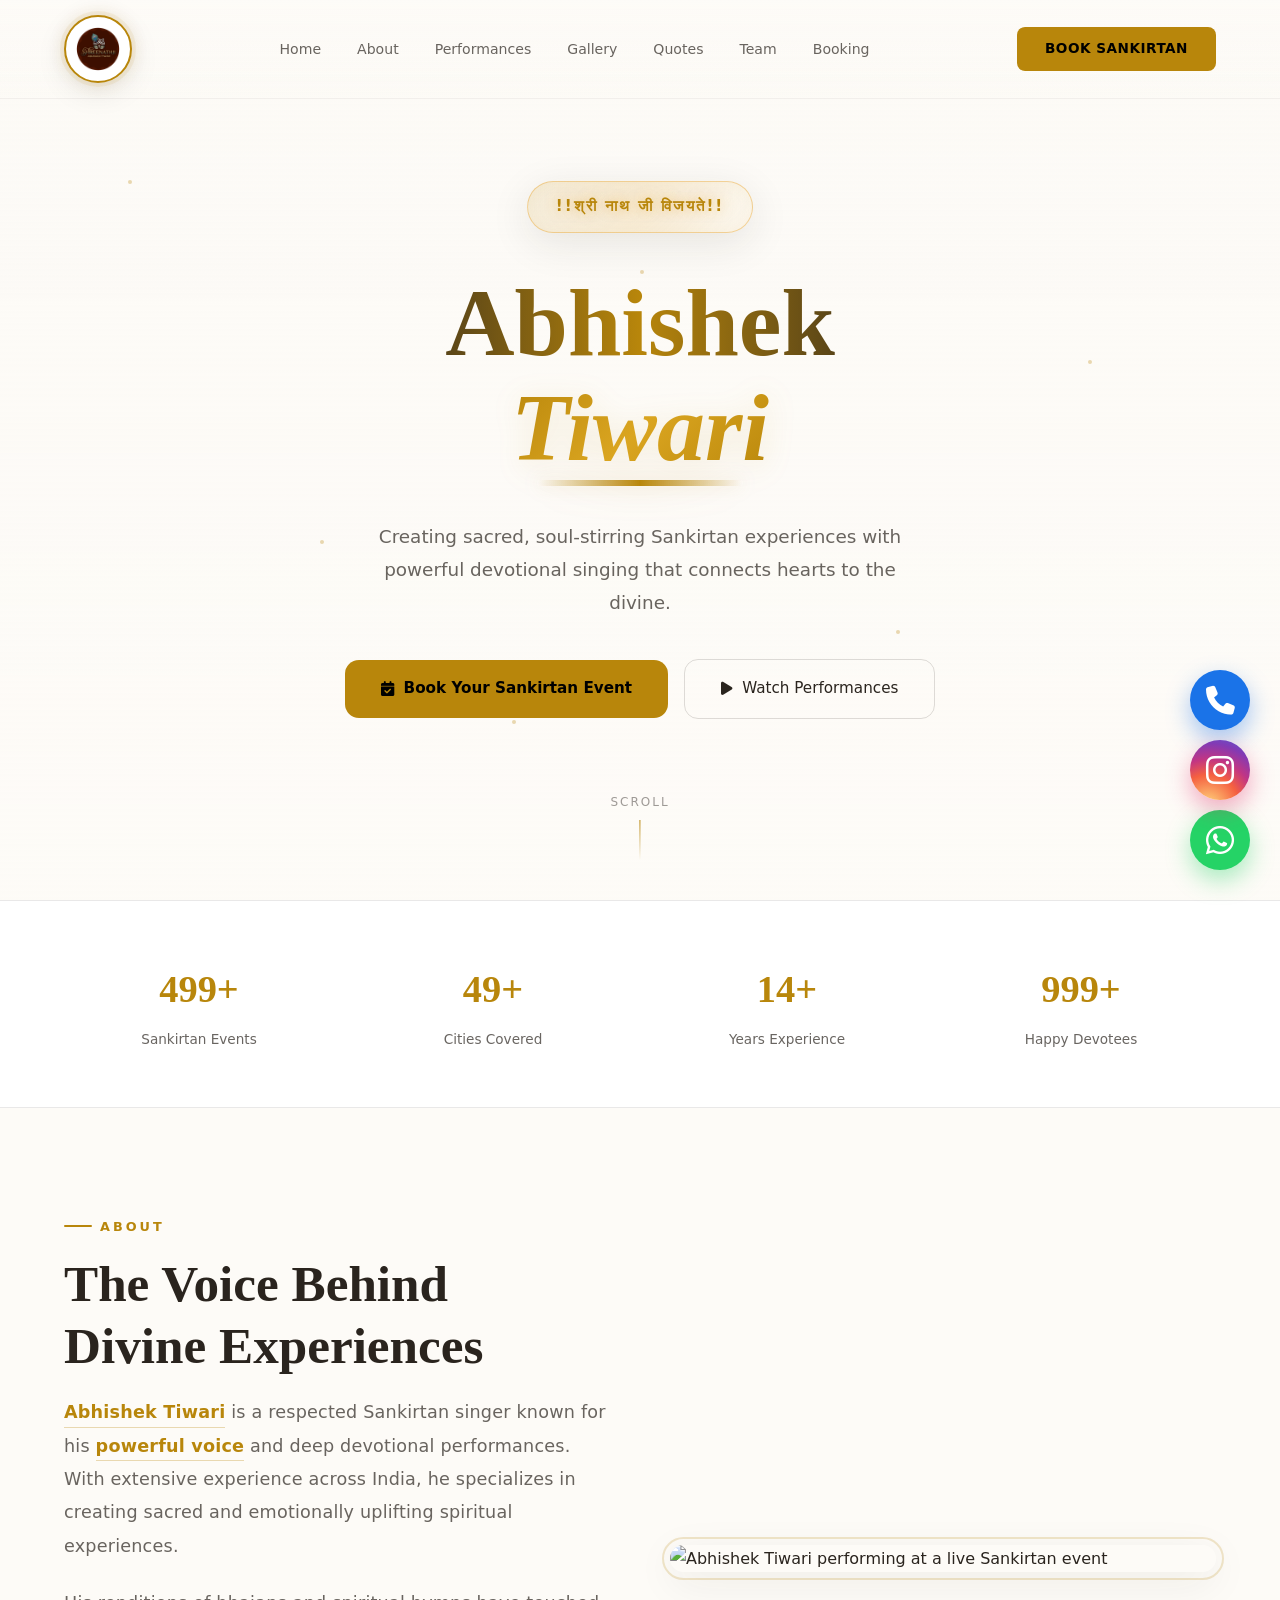
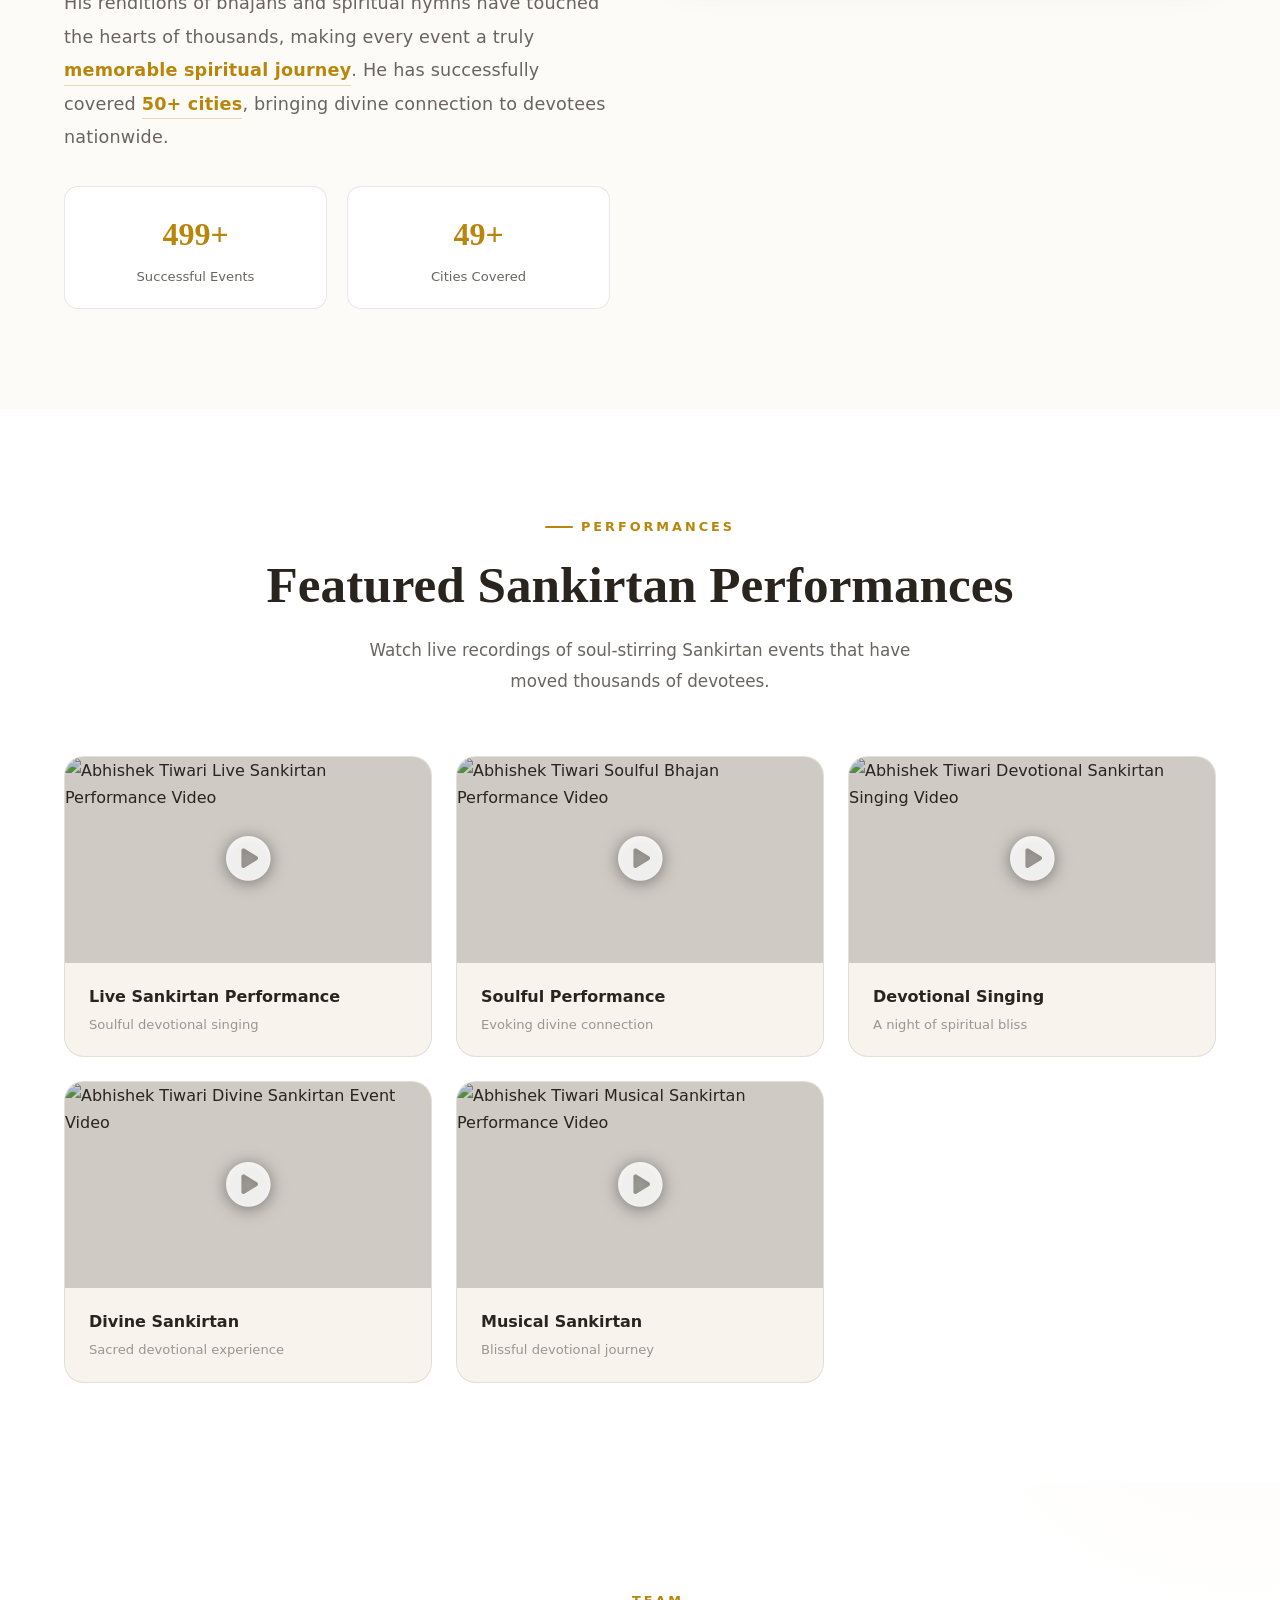
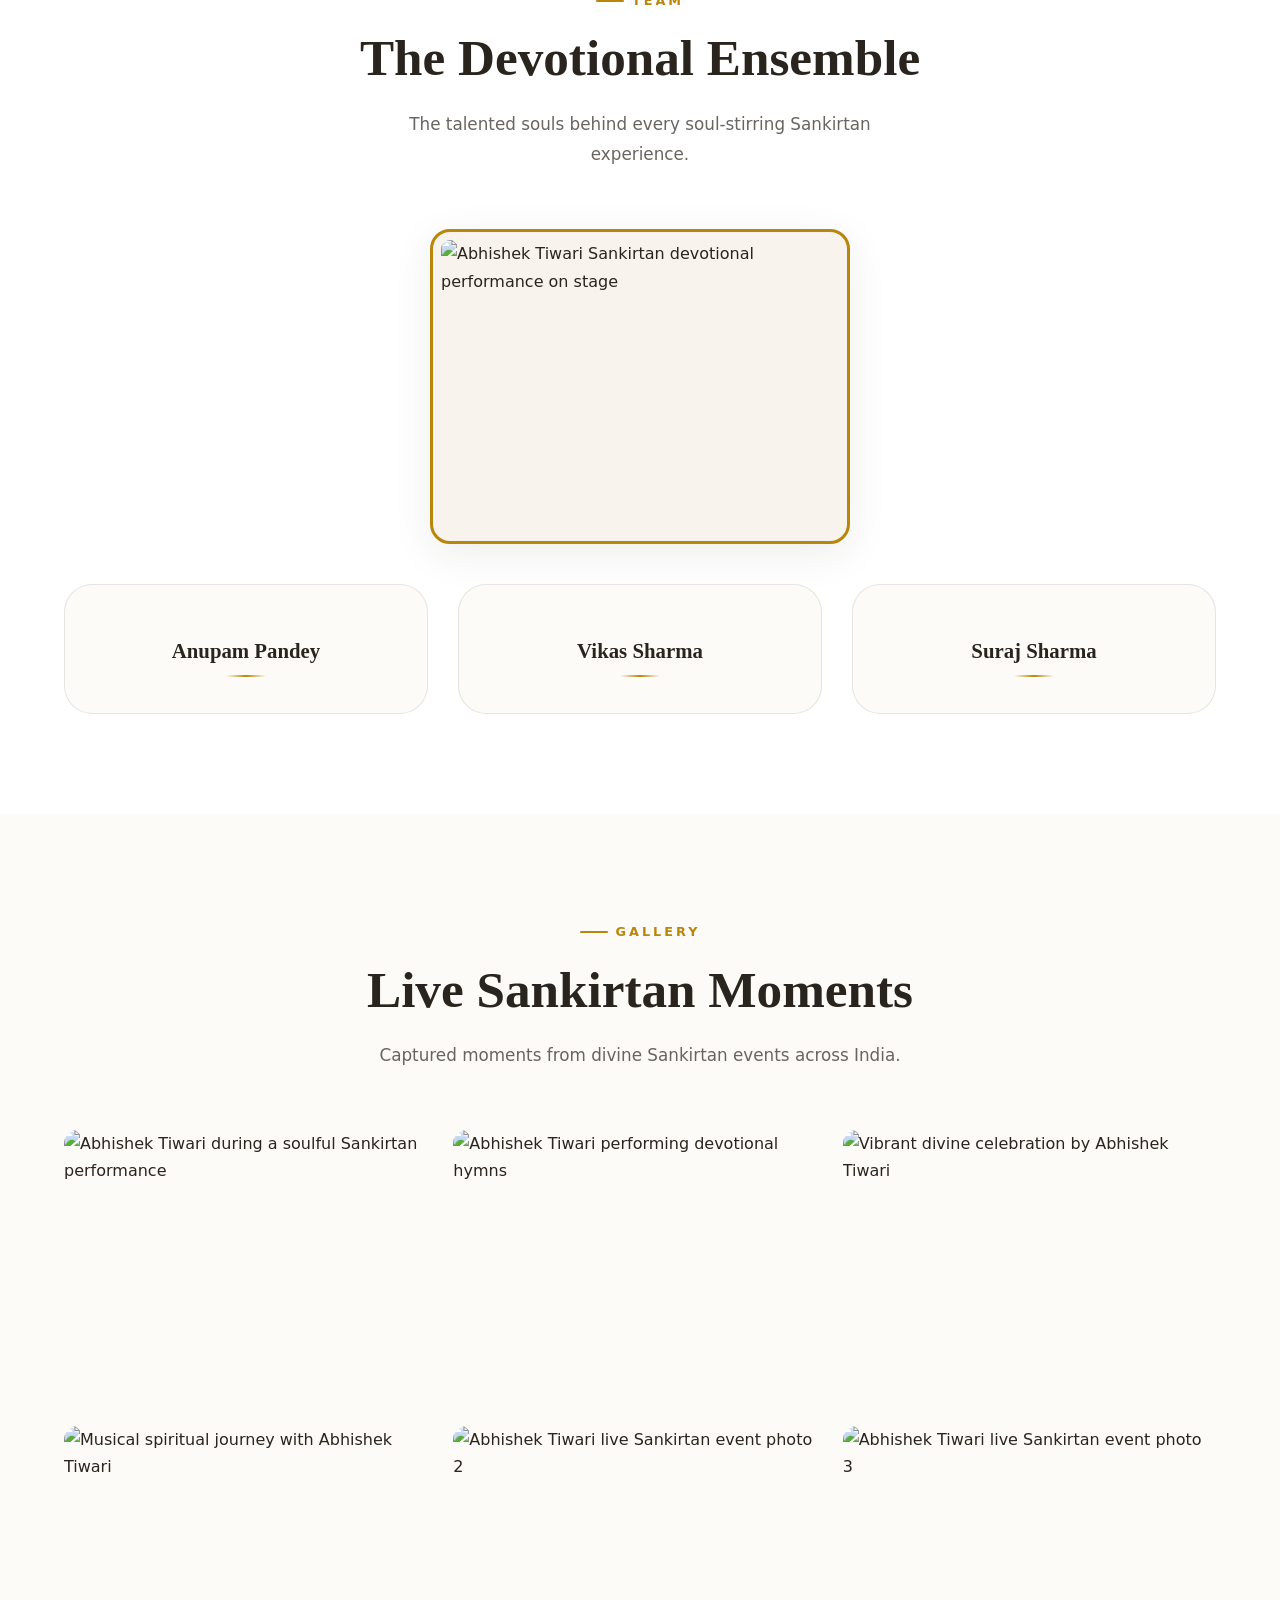
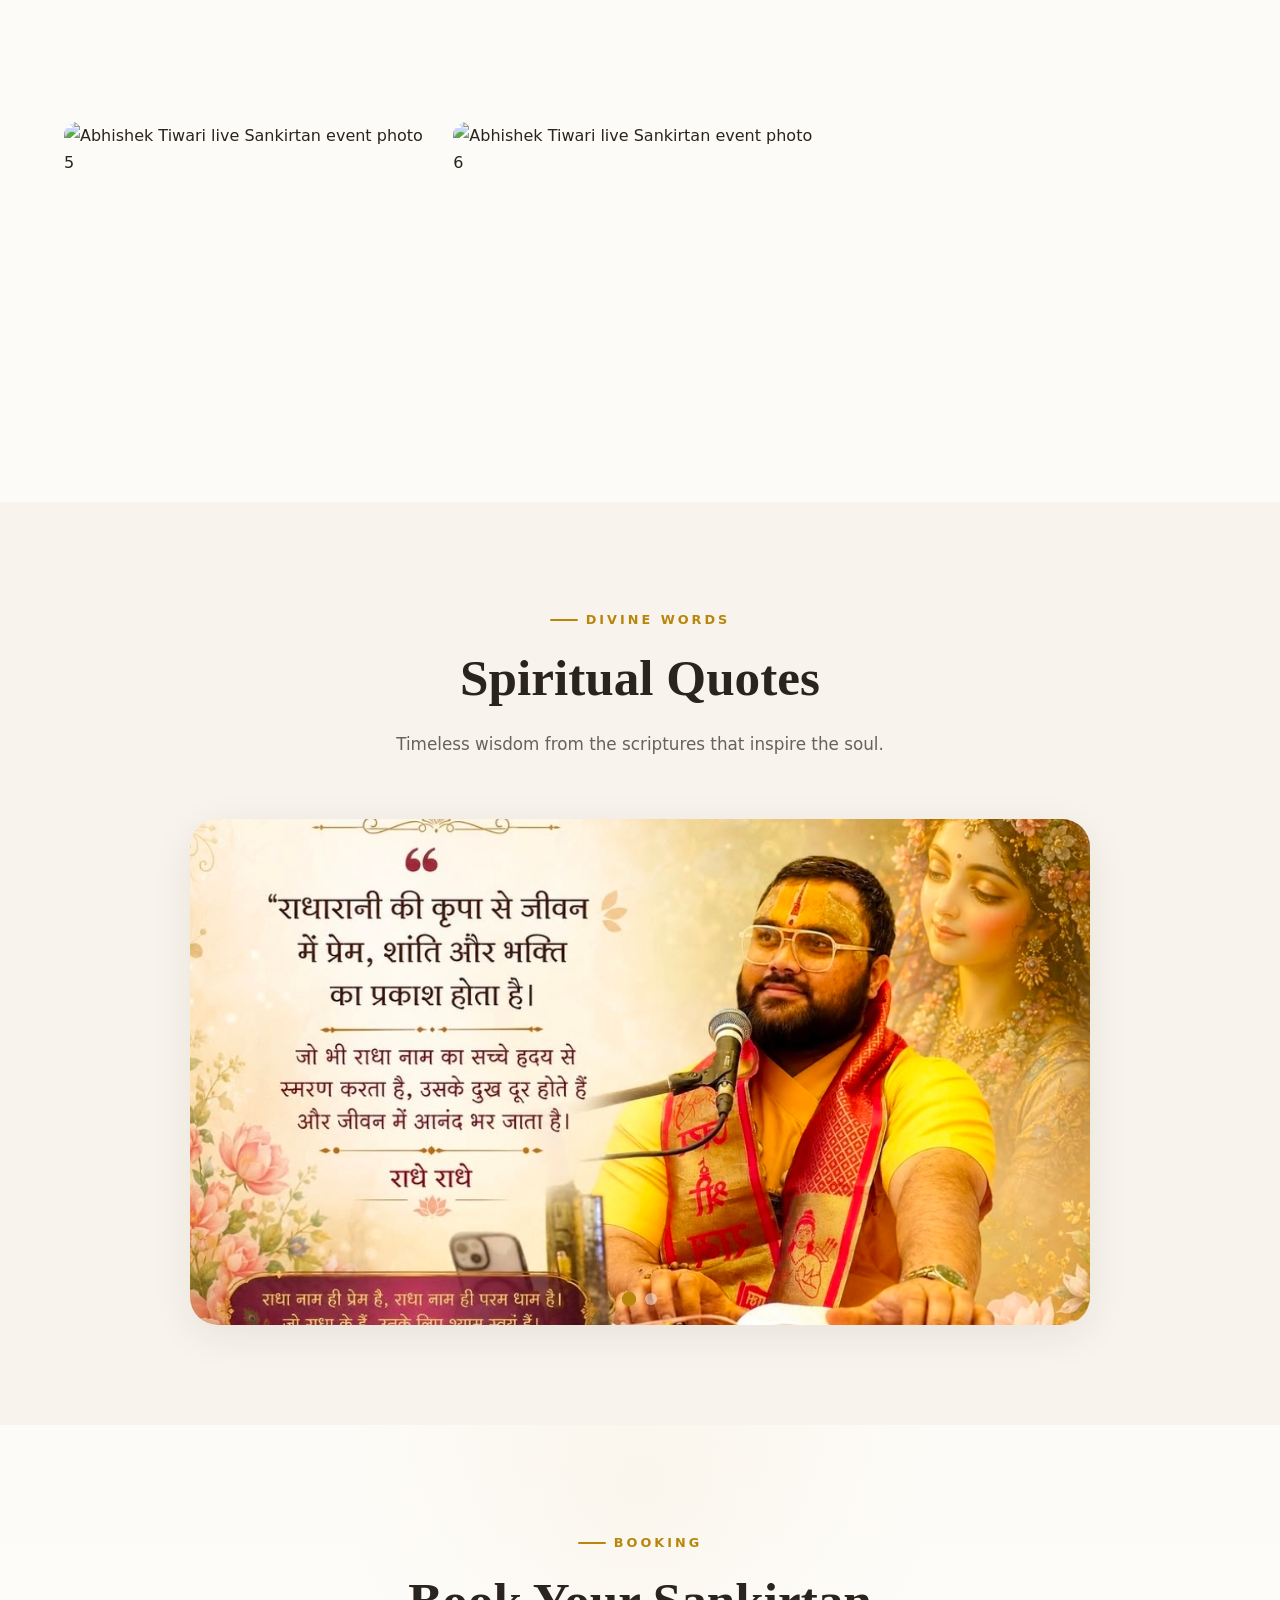
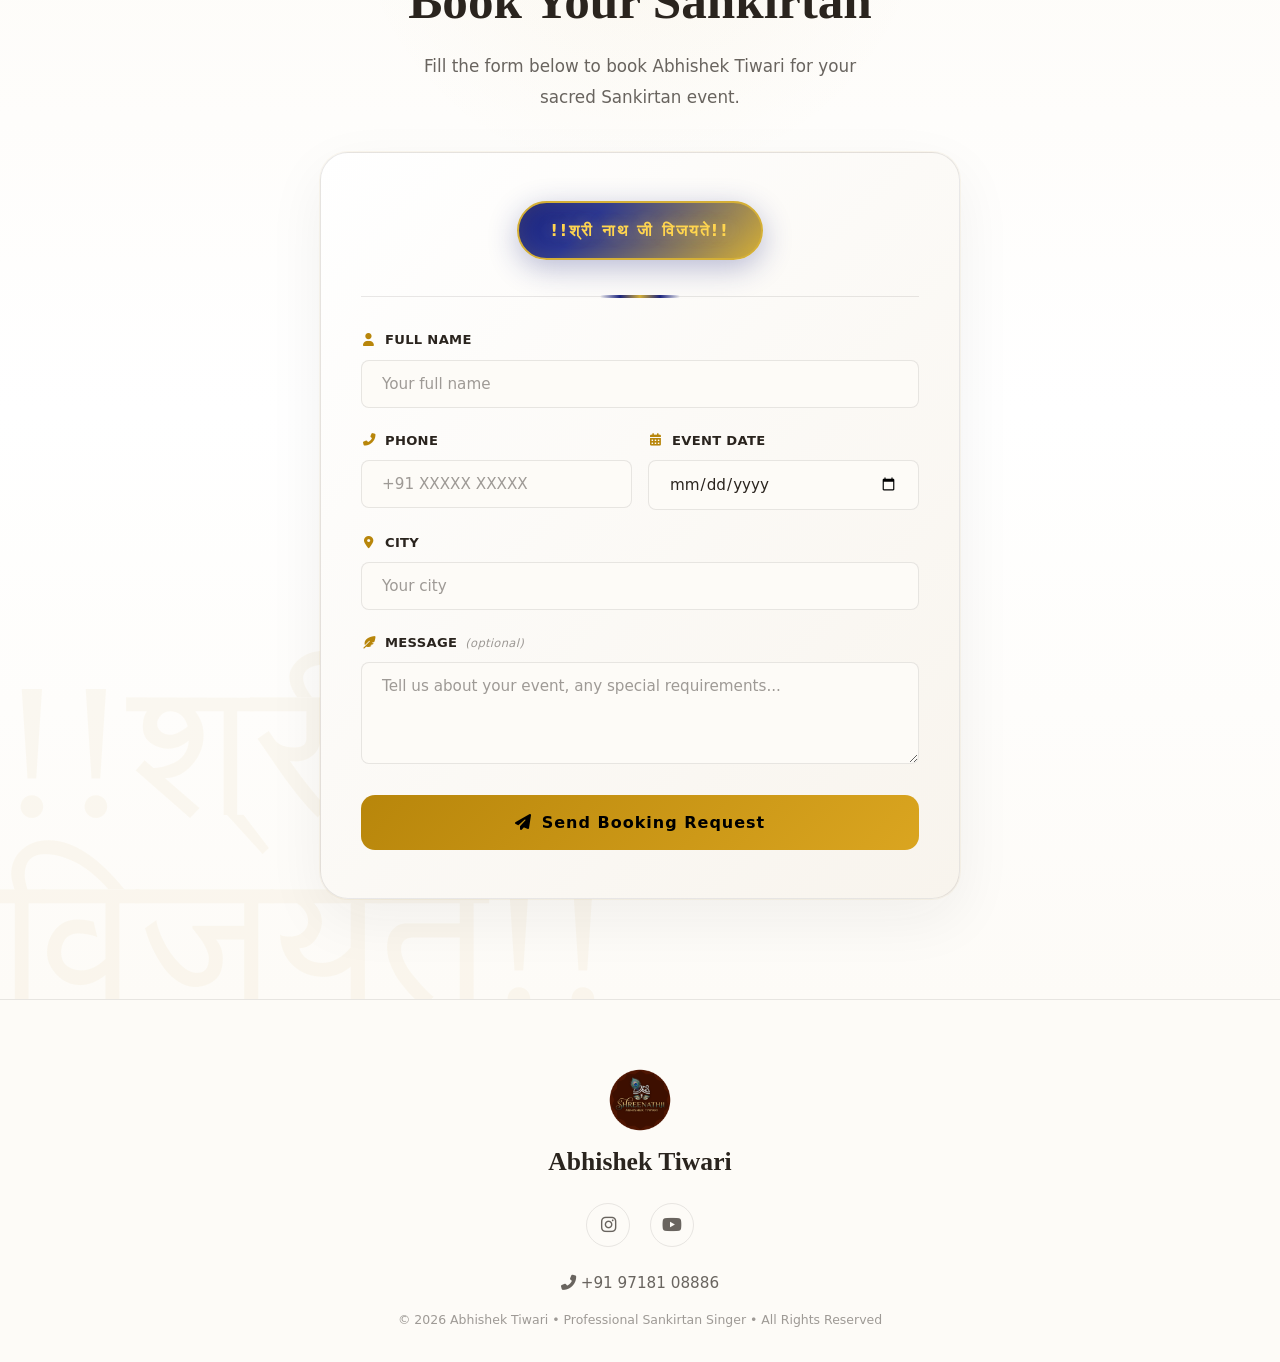
==== commit 0c0a307a: "Add second photo to slider" ====
--- a/index.html
+++ b/index.html
@@ -2671,7 +2671,7 @@
                         <img src="assets/images/quotes1.jpg" alt="Spiritual moment" loading="lazy">
                     </div>
                     <div class="slide">
-                        <img src="assets/images/quotes1.jpg" alt="Spiritual moment" loading="lazy">
+                        <img src="assets/images/quotes2.jpg" alt="Spiritual moment" loading="lazy">
                     </div>
                 </div>
                 <div class="slider-dots">
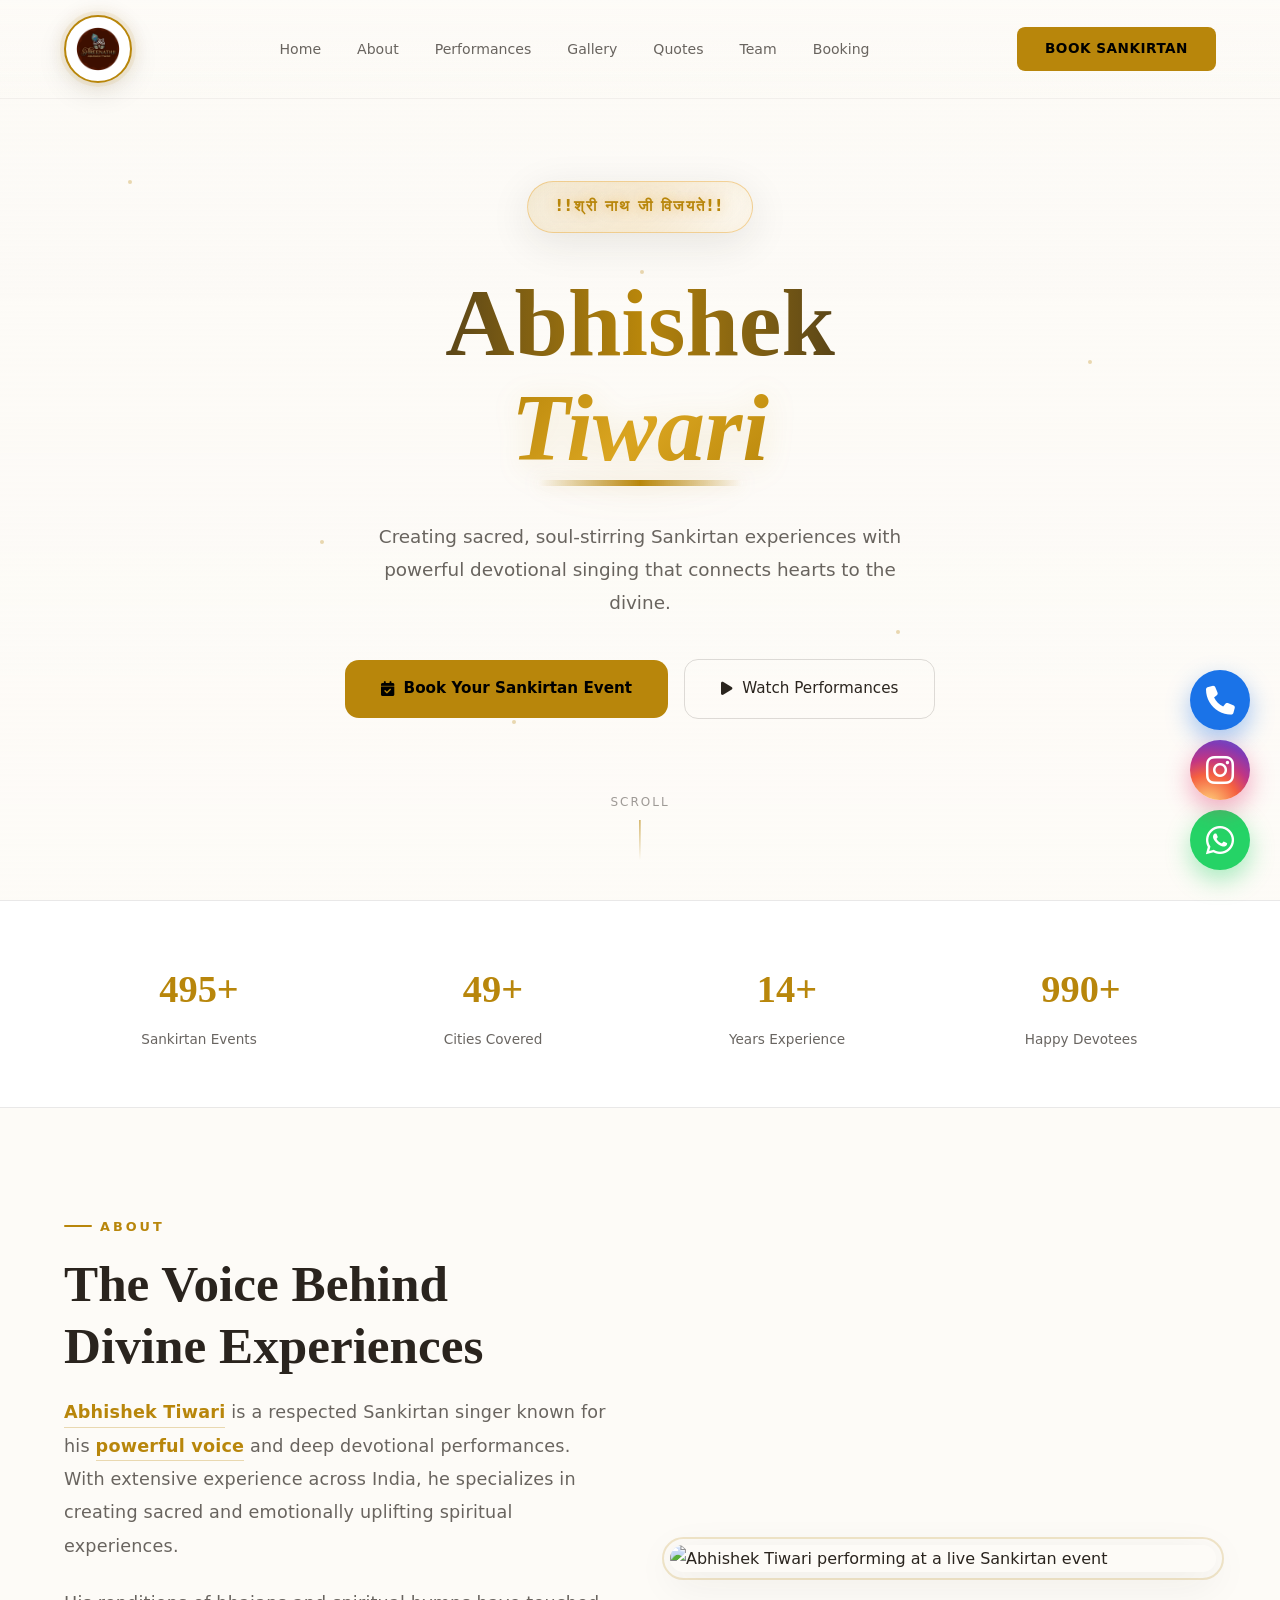
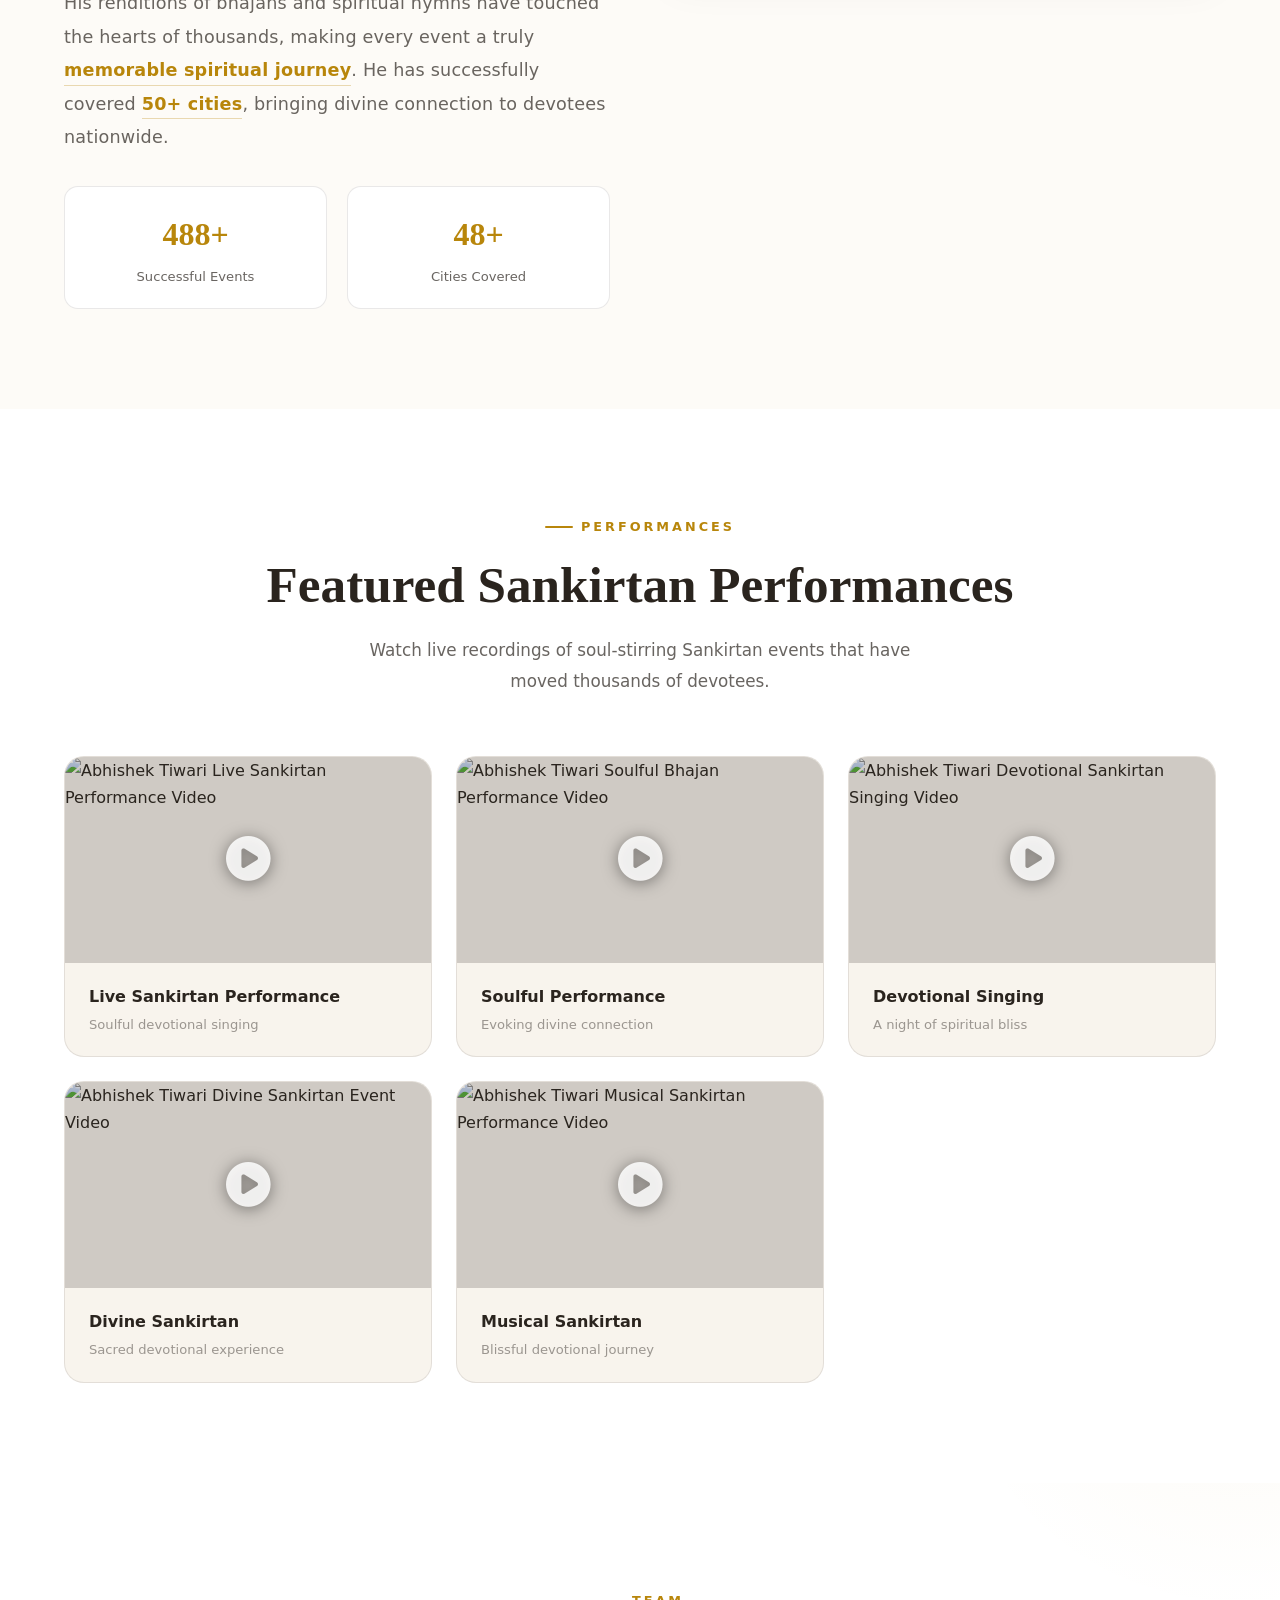
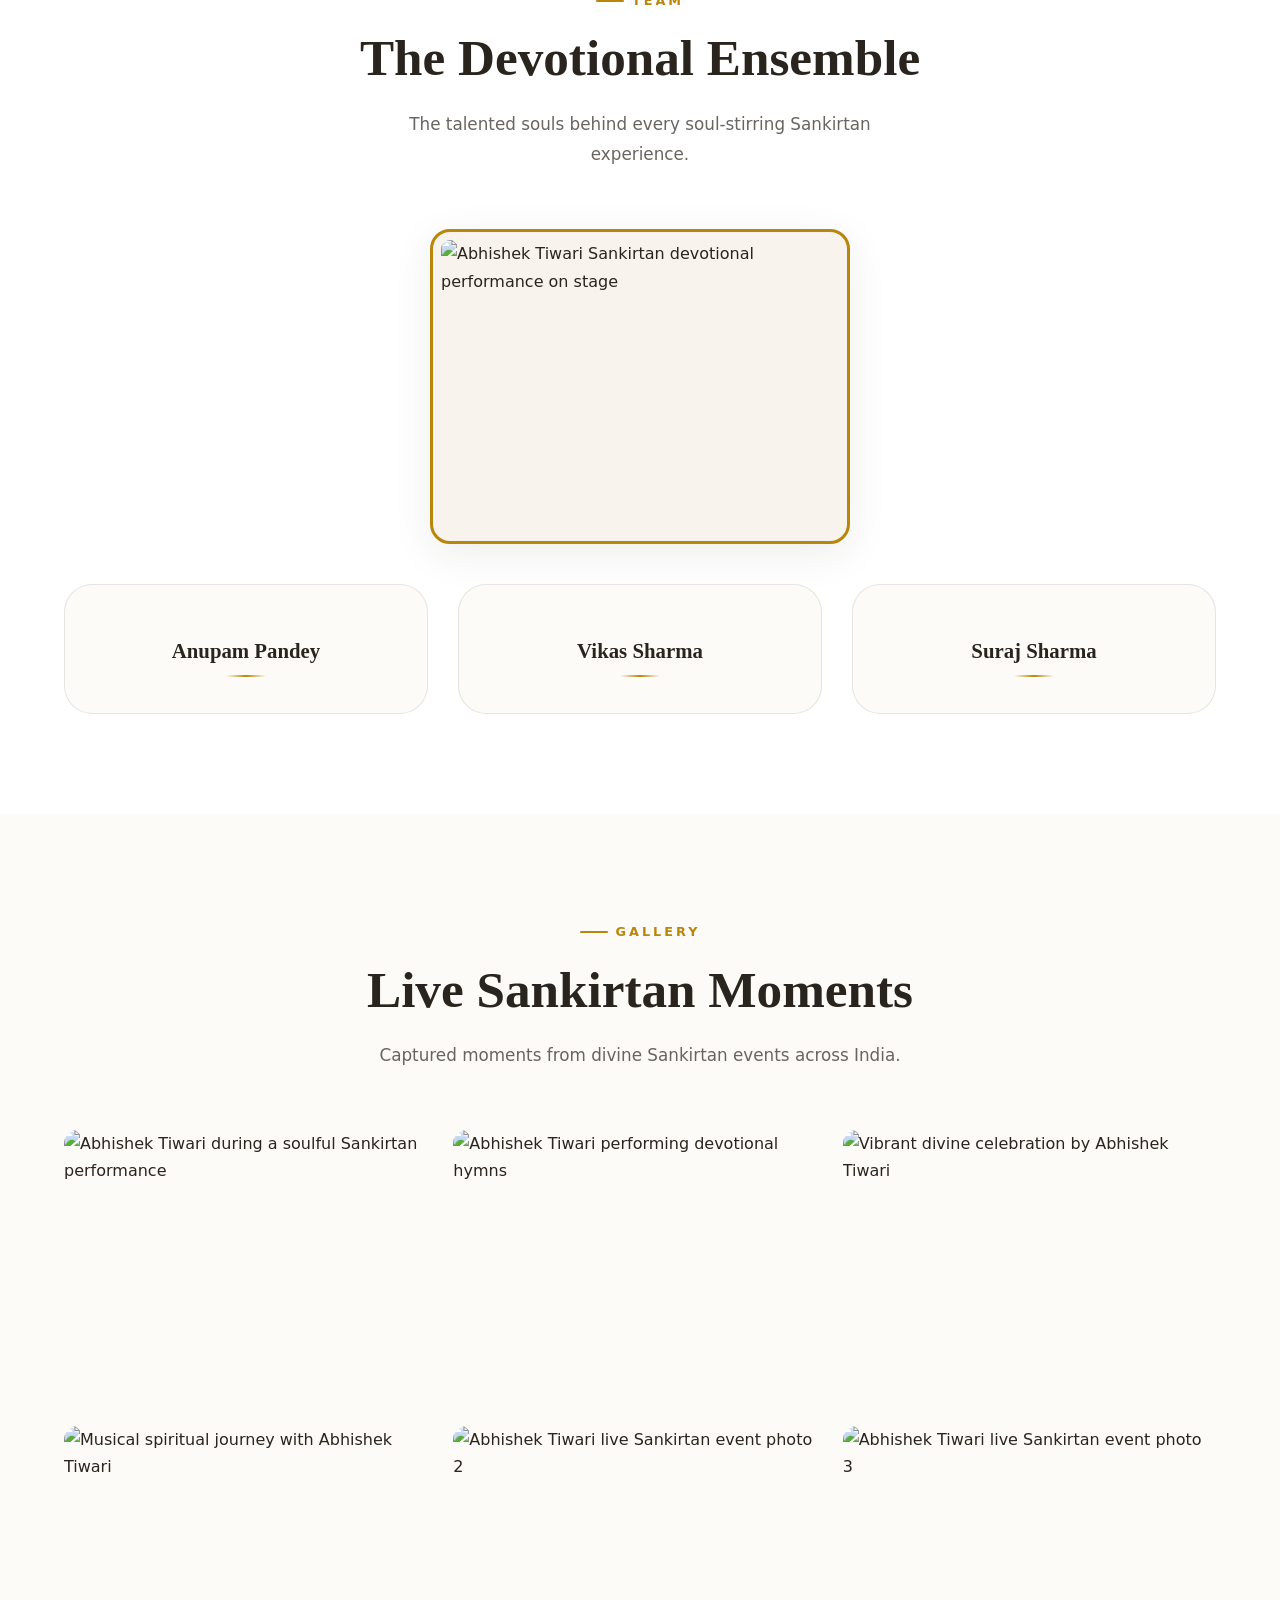
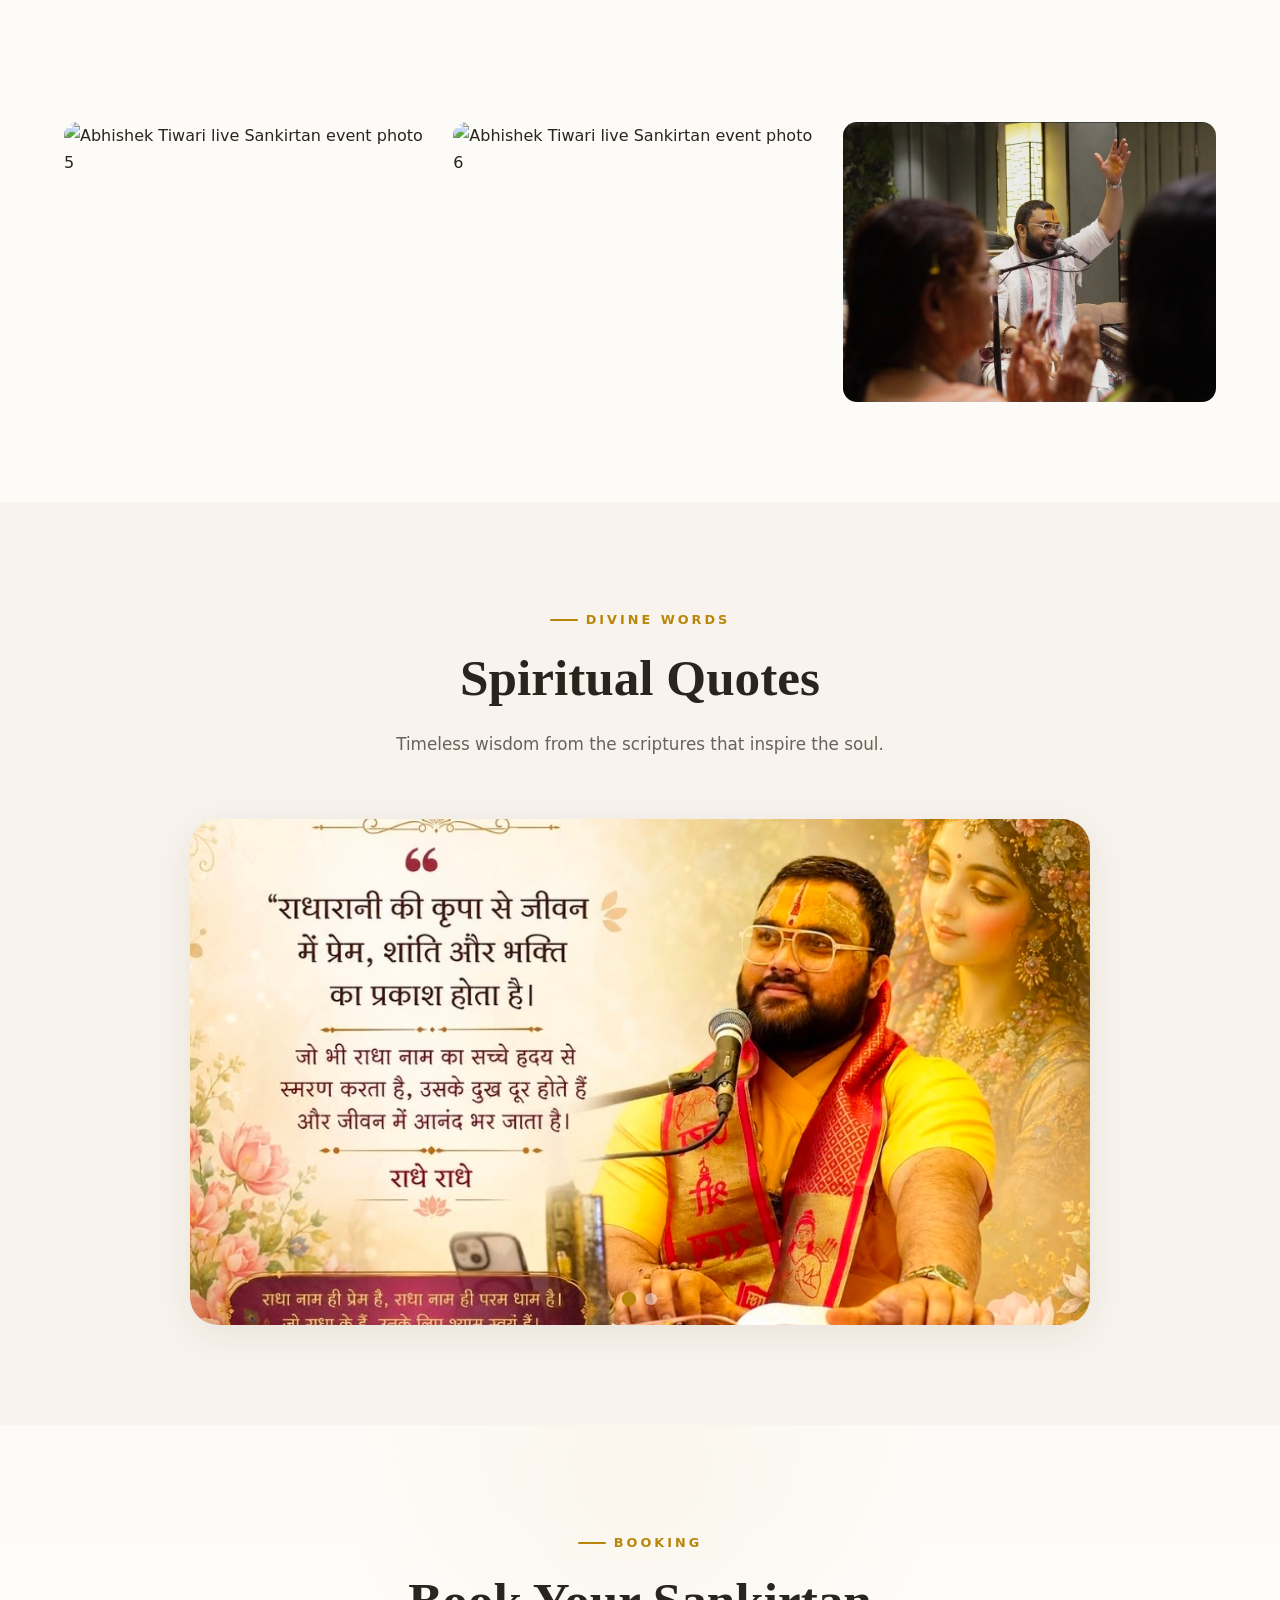
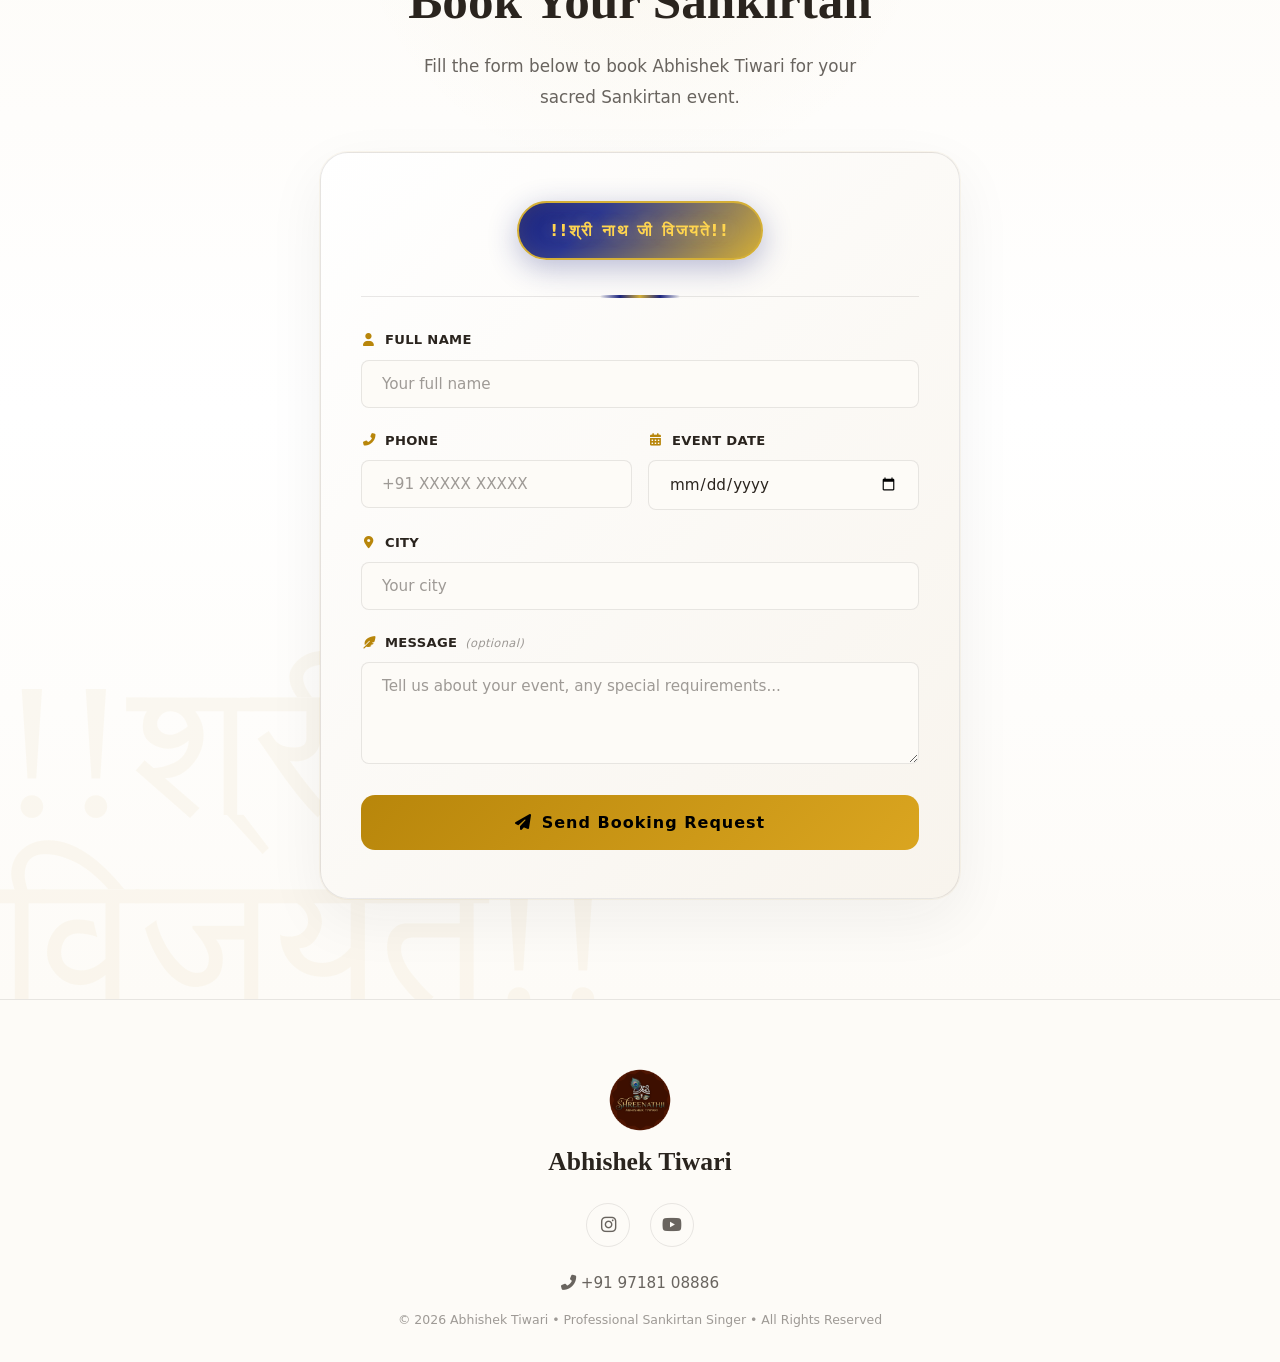
==== commit 7a8505ca: "Add gallery9 image to gallery section" ====
--- a/index.html
+++ b/index.html
@@ -2651,6 +2651,10 @@
                 <div class="gallery-item reveal-scale delay-3" onclick="openLightbox(this)">
                     <img src="assets/images/gallery2.jpg"
                         alt="Abhishek Tiwari live Sankirtan event photo 6" loading="lazy" decoding="async">
+                </div>
+                <div class="gallery-item reveal-scale delay-1" onclick="openLightbox(this)">
+                    <img src="assets/images/gallery9.jpg"
+                        alt="Abhishek Tiwari devotional Sankirtan performance" loading="lazy" decoding="async">
                 </div>
             </div>
         </div>
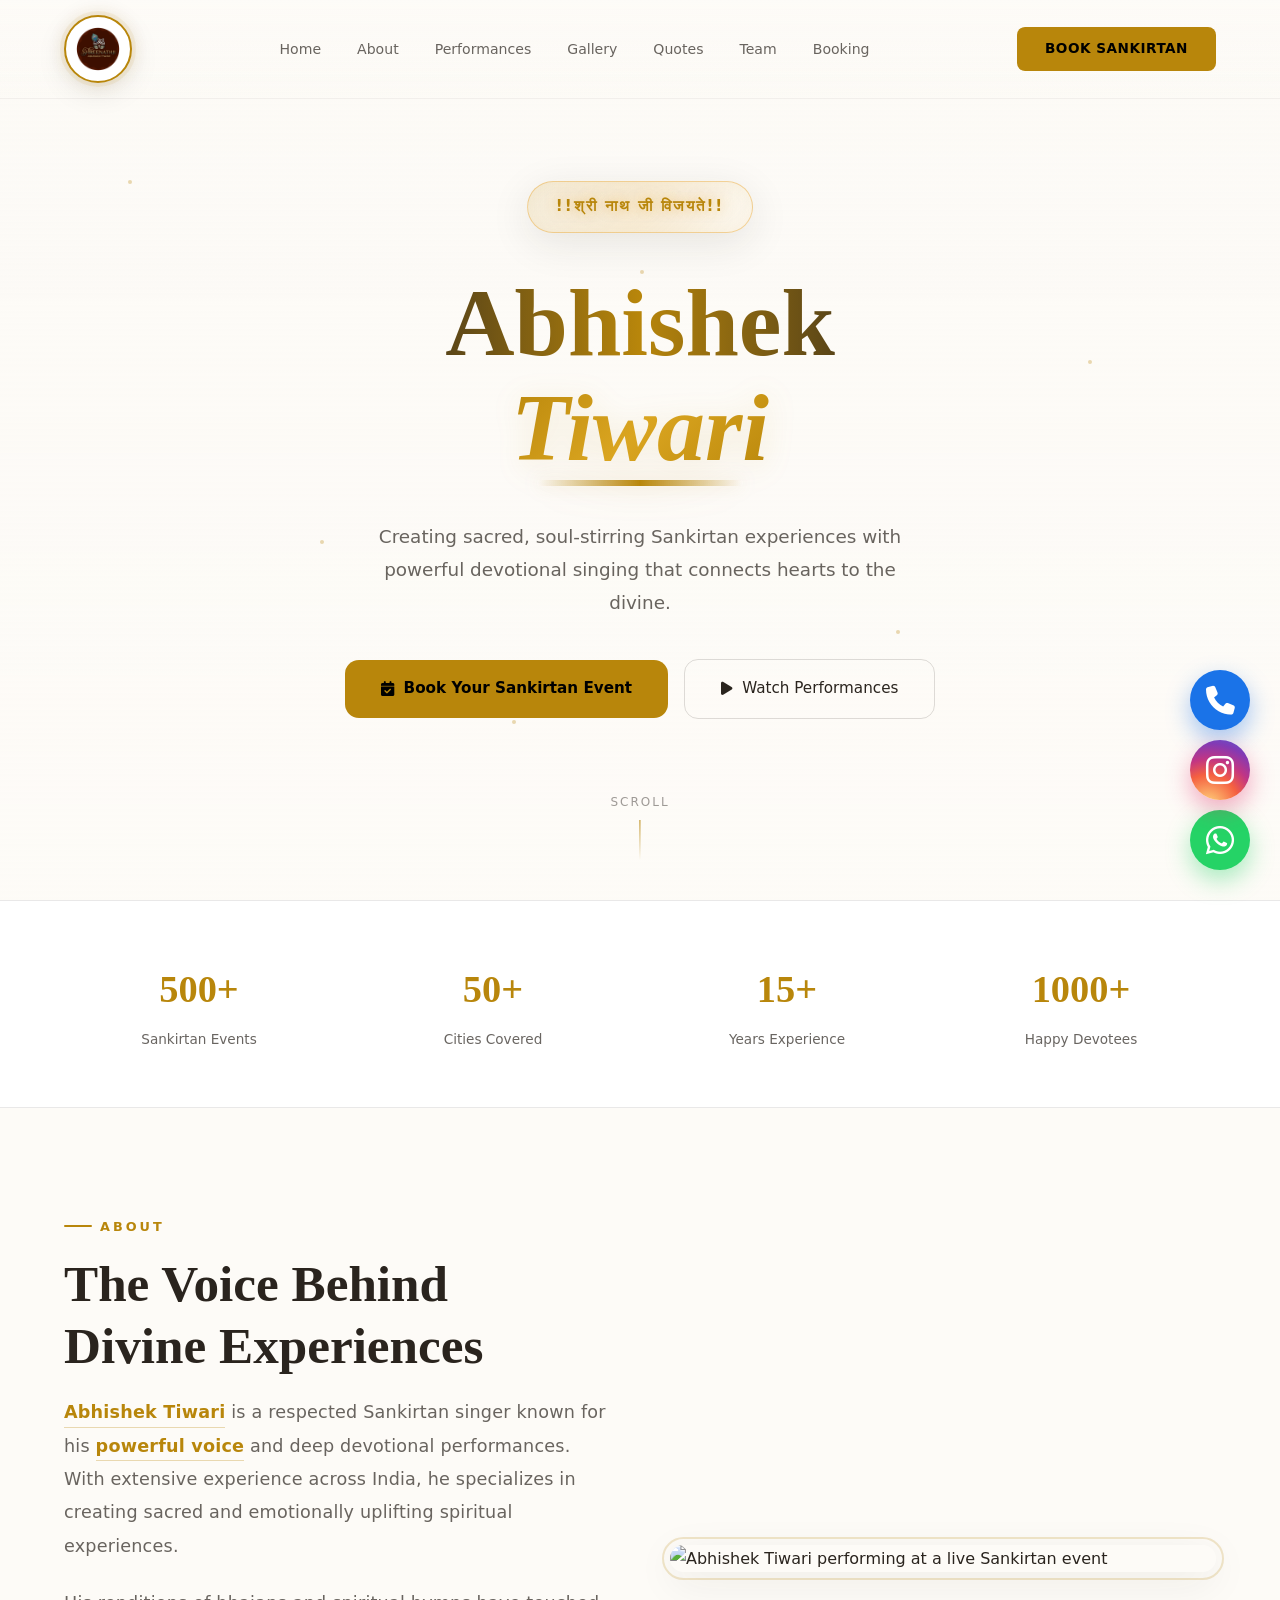
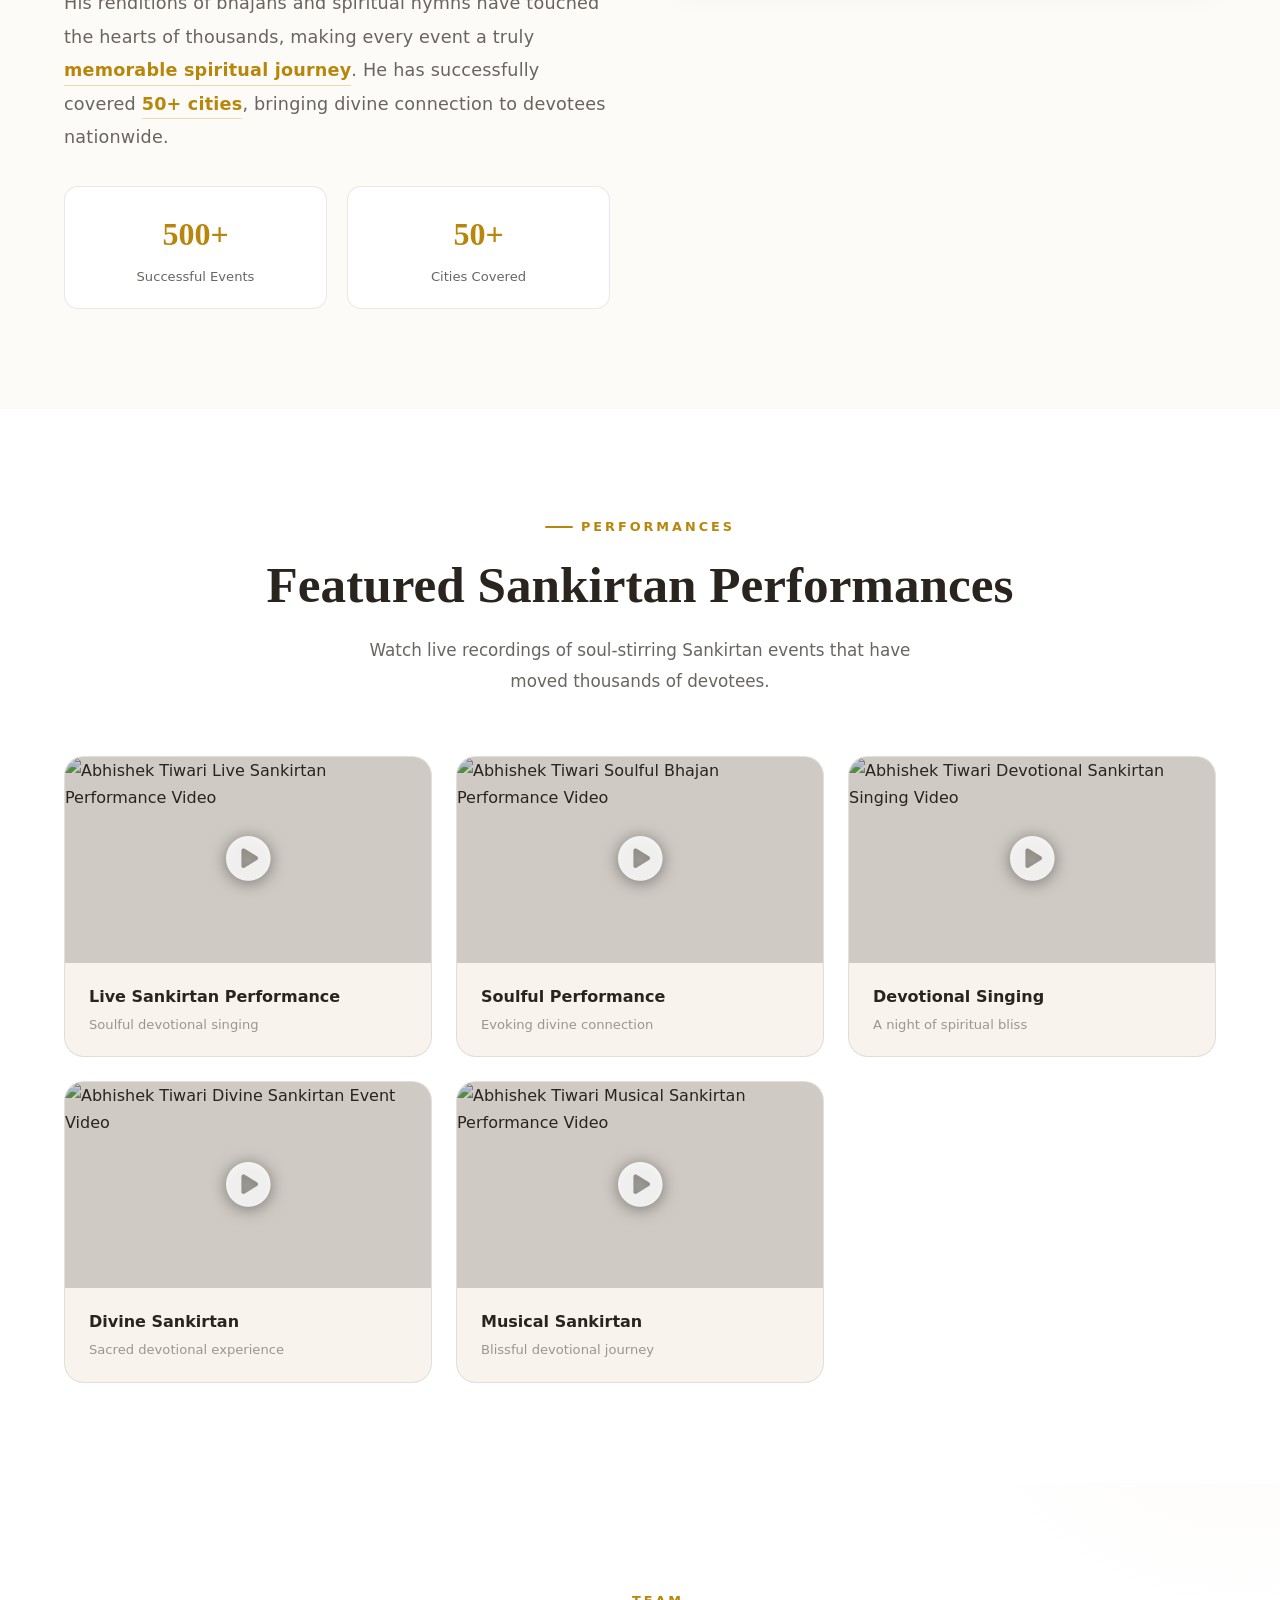
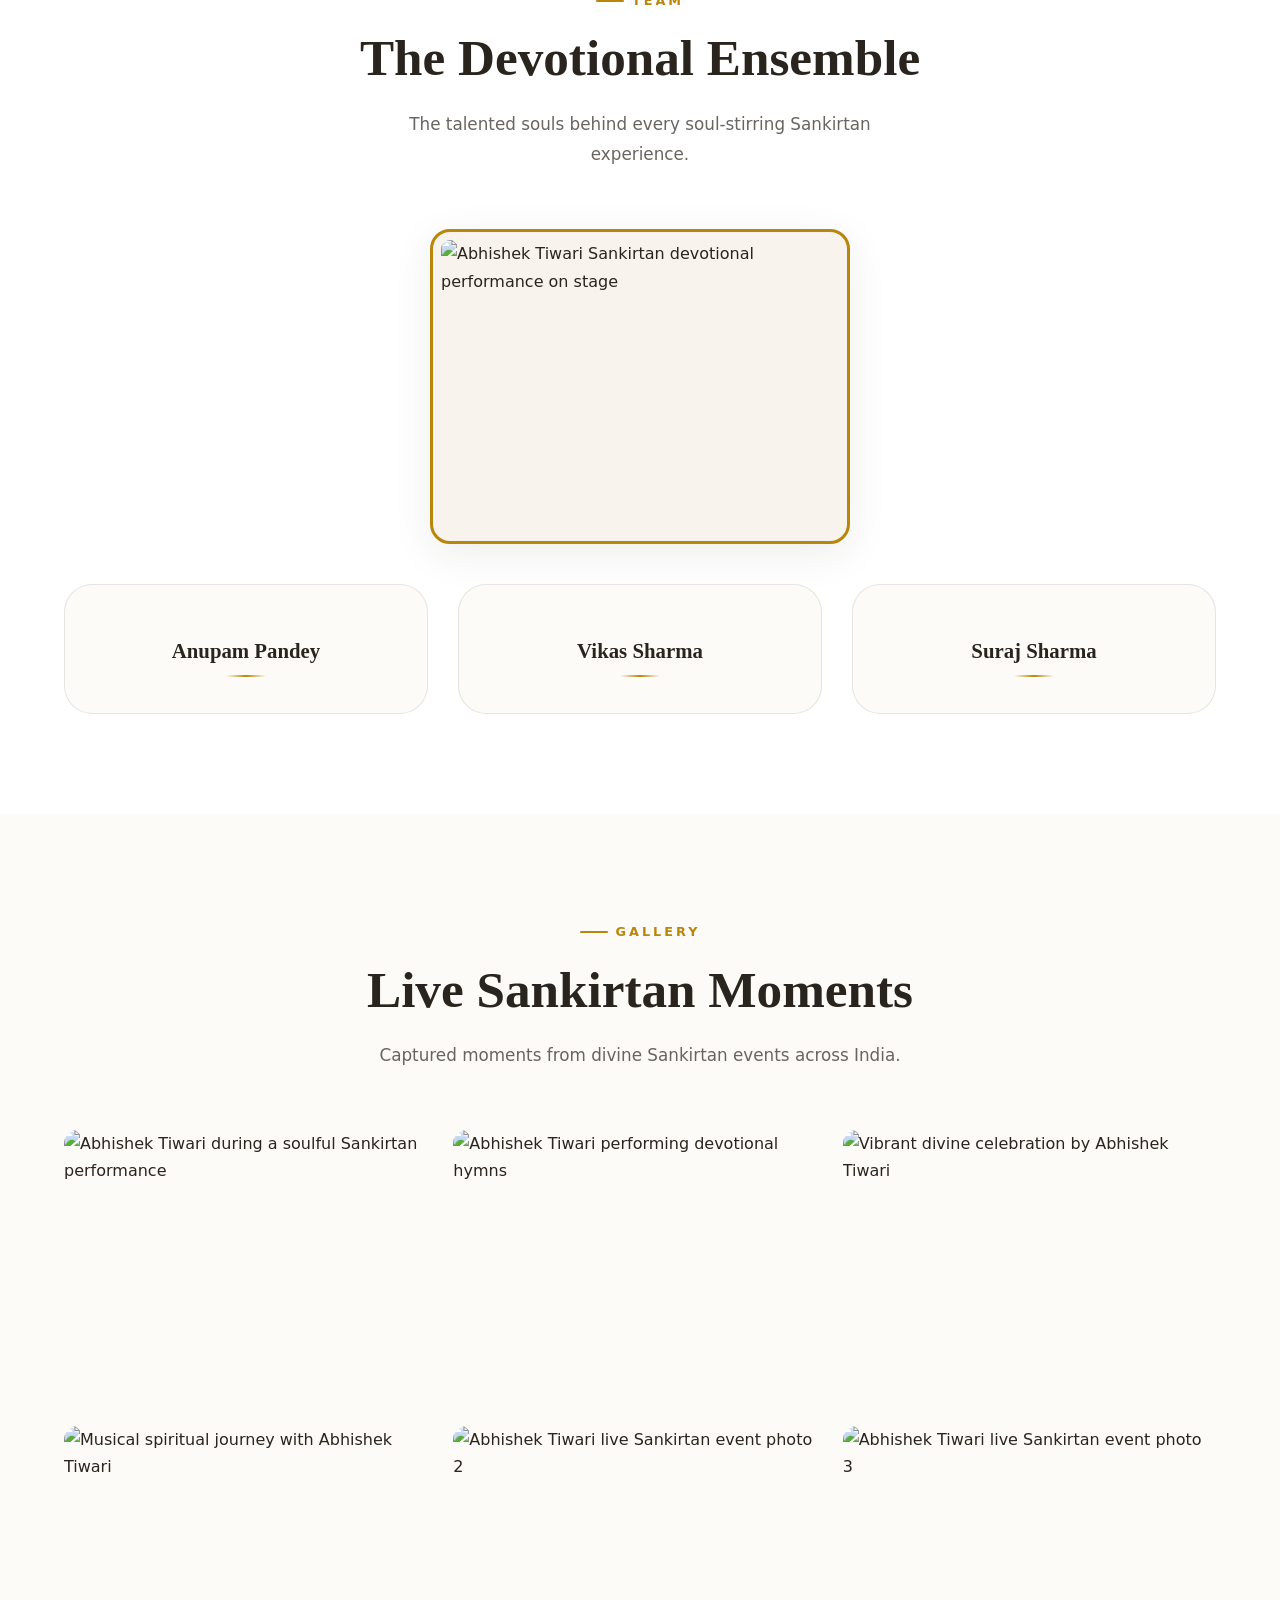
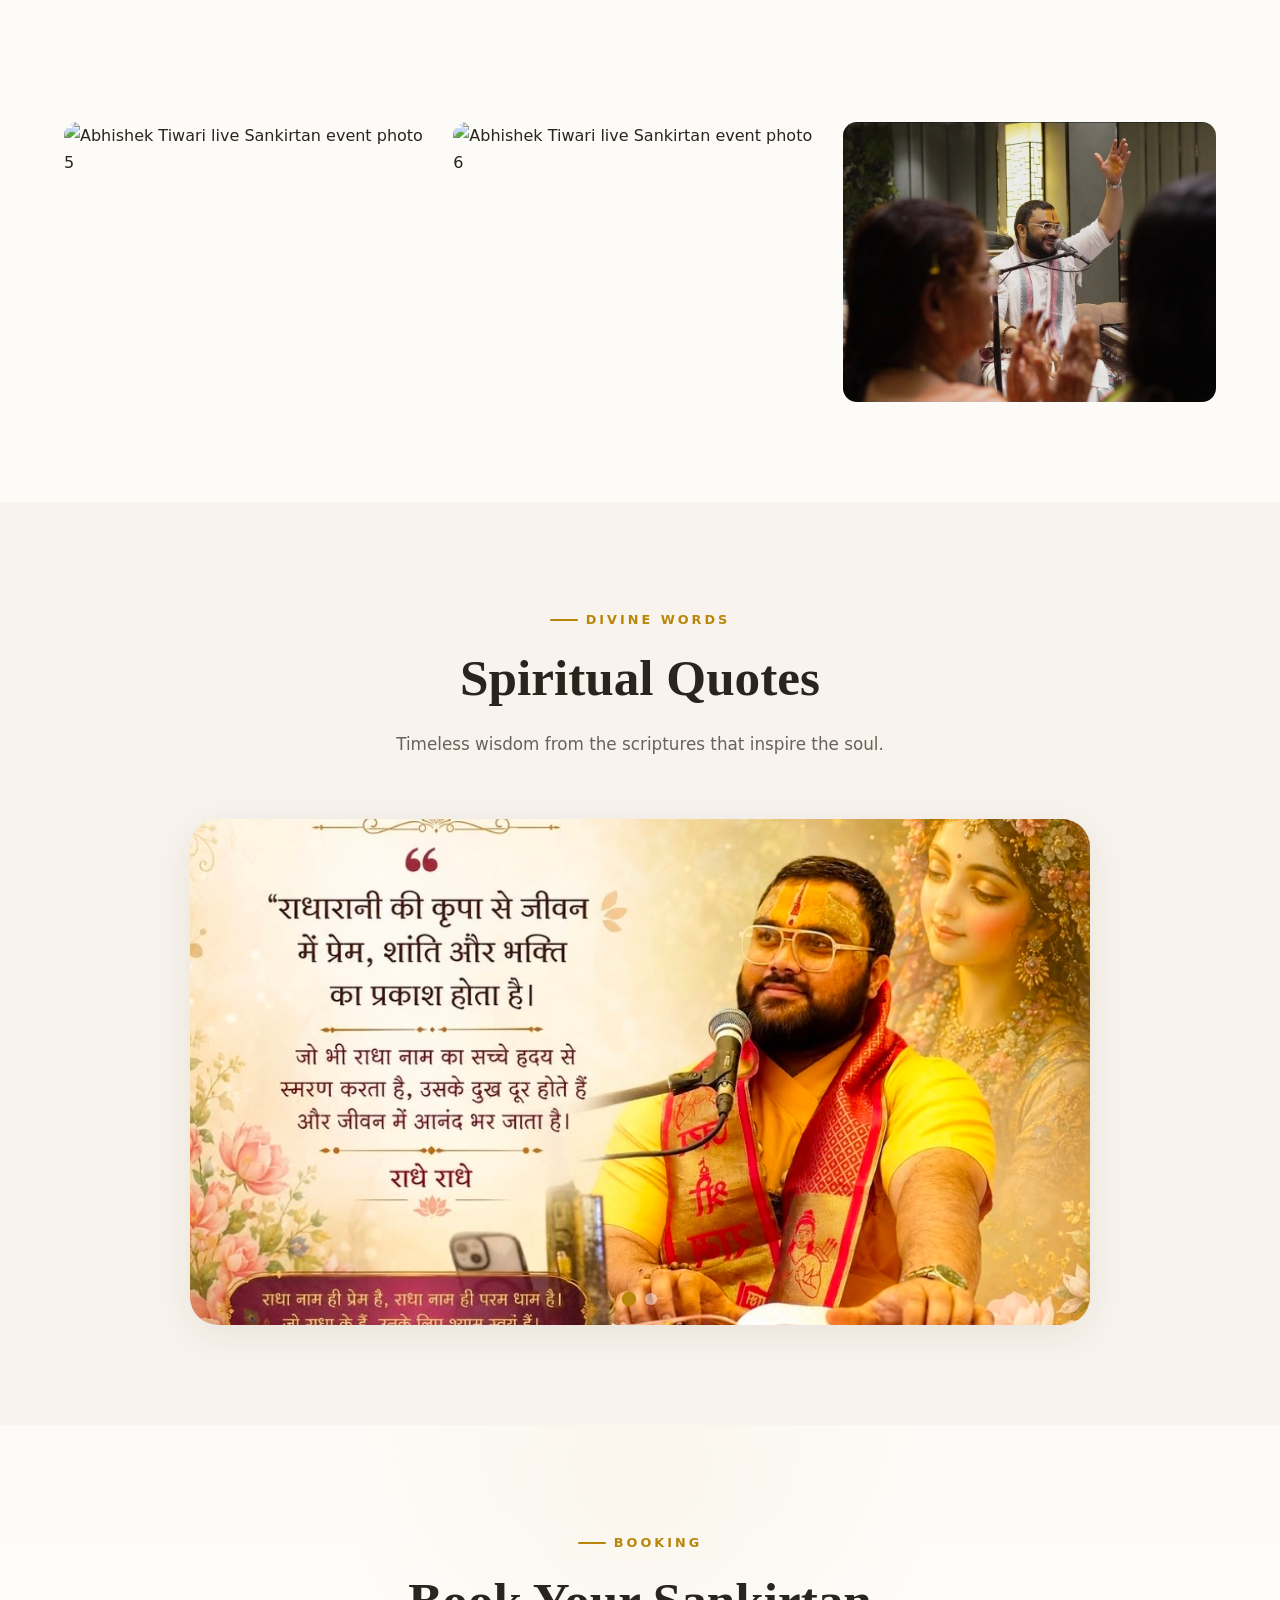
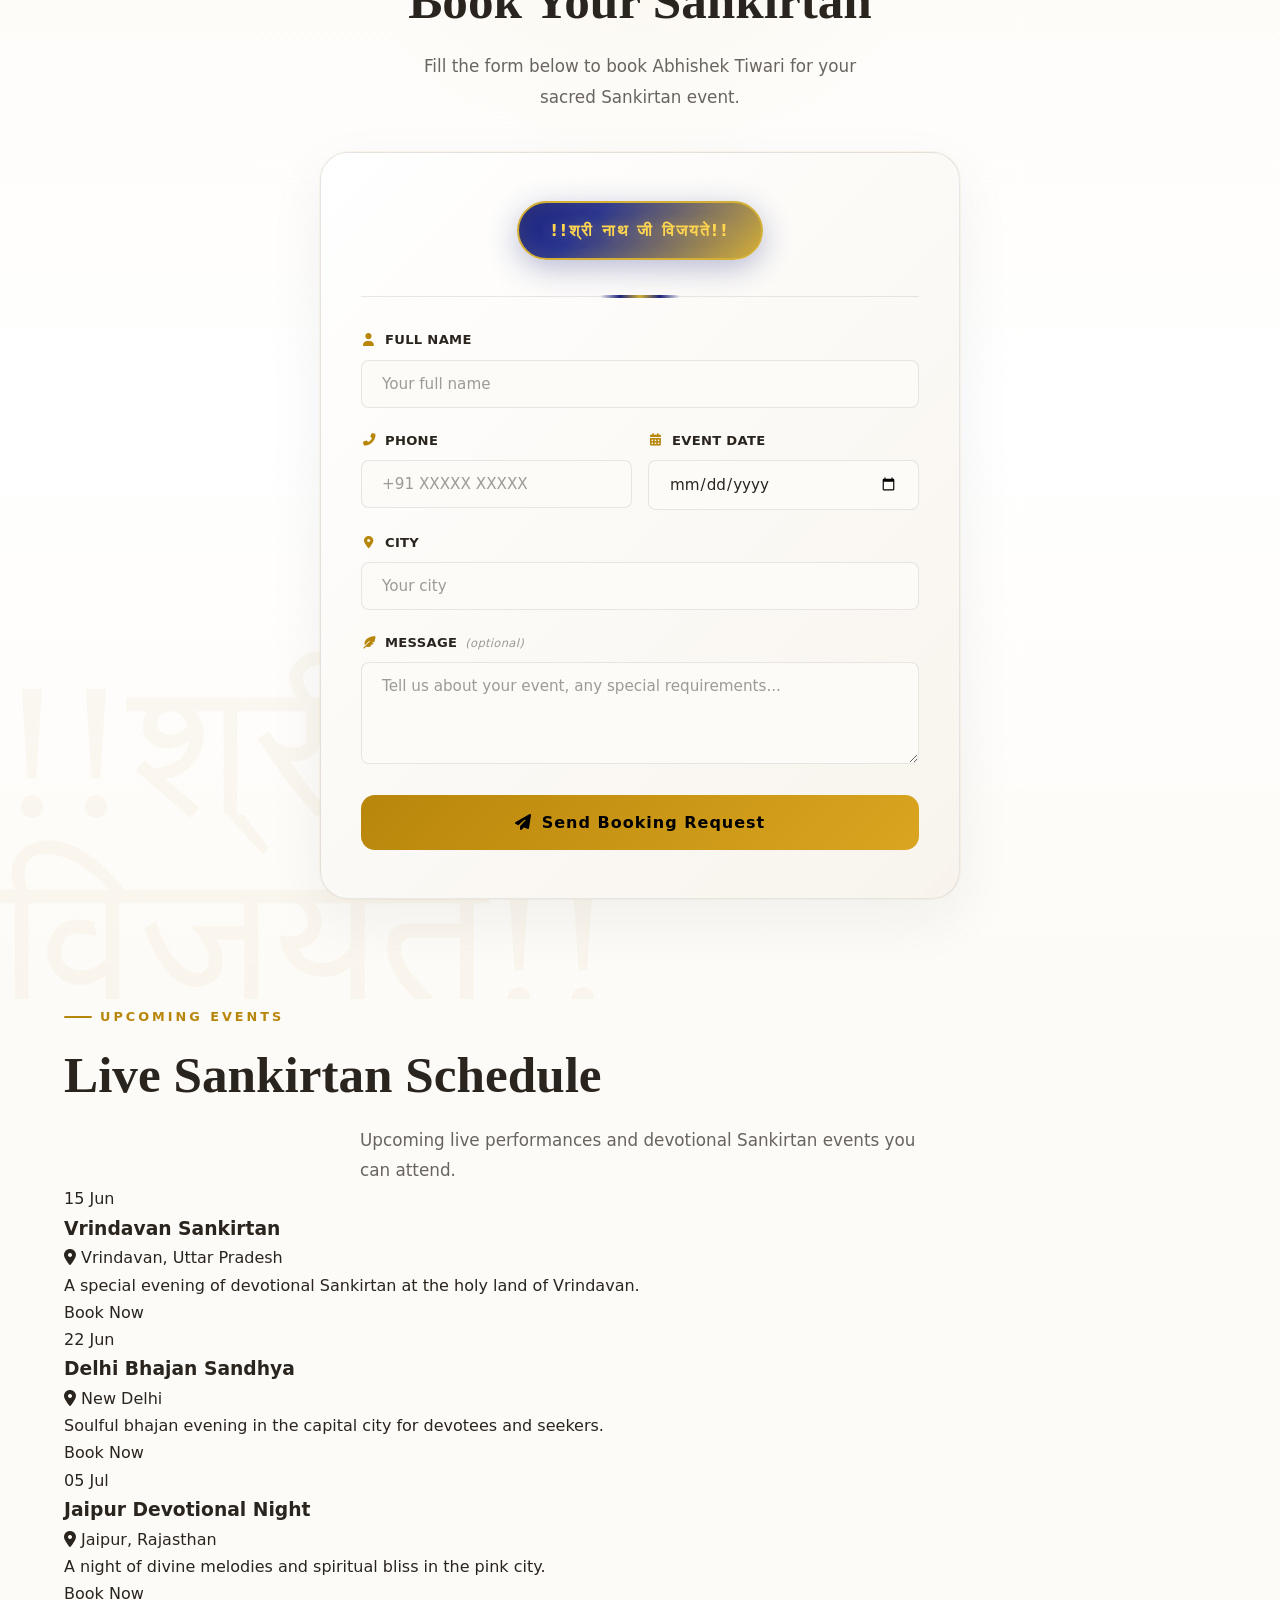
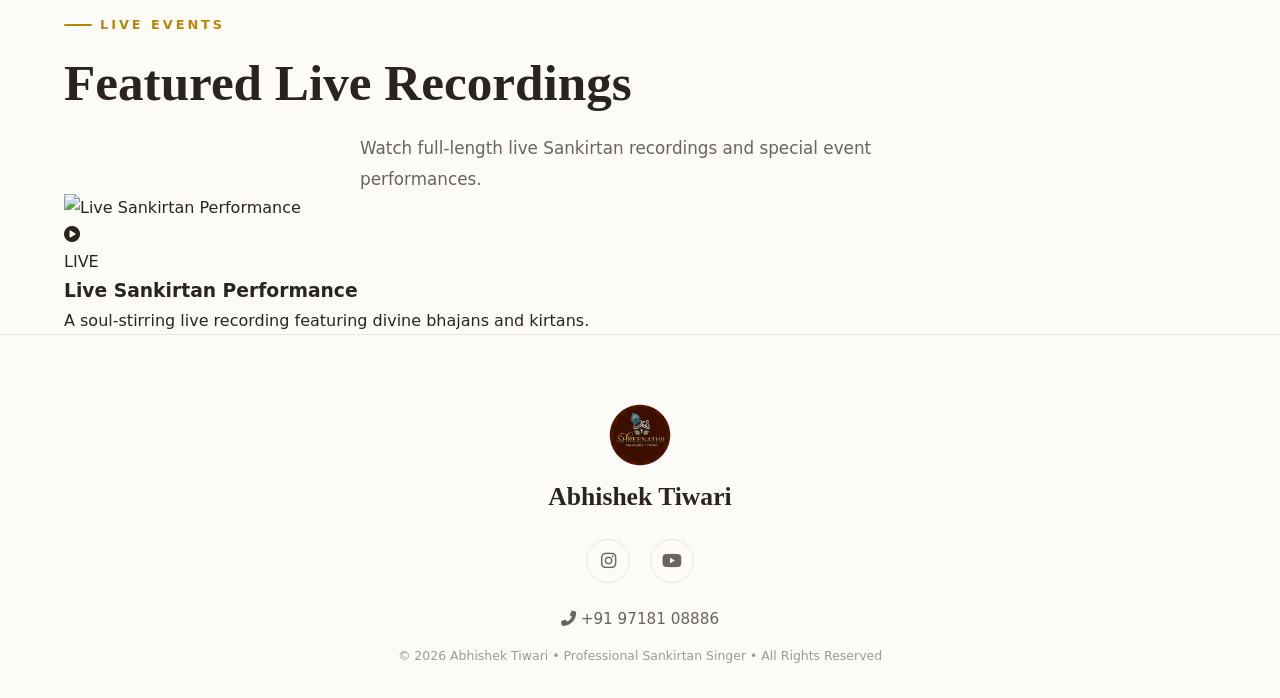
==== commit cd5286ef: "Add upcoming events and live events sections, remove placeholder card, add single-card centering" ====
--- a/index.html
+++ b/index.html
@@ -2760,6 +2760,88 @@
         </div>
     </section>
 
+    <!-- ==================== UPCOMING EVENTS ==================== -->
+    <section id="events" class="events-section">
+        <div class="section-container">
+            <div class="events-header reveal">
+                <div class="section-label">Upcoming Events</div>
+                <h2 class="section-title">Live Sankirtan Schedule</h2>
+                <p class="section-subtitle" style="margin: 0 auto;">Upcoming live performances and devotional Sankirtan events you can attend.</p>
+            </div>
+
+            <div class="events-grid">
+                <div class="event-card reveal delay-1">
+                    <div class="event-date">
+                        <span class="event-day">15</span>
+                        <span class="event-month">Jun</span>
+                    </div>
+                    <div class="event-details">
+                        <h3>Vrindavan Sankirtan</h3>
+                        <p class="event-location"><i class="fas fa-map-marker-alt"></i> Vrindavan, Uttar Pradesh</p>
+                        <p class="event-desc">A special evening of devotional Sankirtan at the holy land of Vrindavan.</p>
+                    </div>
+                    <a href="#booking" class="event-cta">Book Now</a>
+                </div>
+
+                <div class="event-card reveal delay-2">
+                    <div class="event-date">
+                        <span class="event-day">22</span>
+                        <span class="event-month">Jun</span>
+                    </div>
+                    <div class="event-details">
+                        <h3>Delhi Bhajan Sandhya</h3>
+                        <p class="event-location"><i class="fas fa-map-marker-alt"></i> New Delhi</p>
+                        <p class="event-desc">Soulful bhajan evening in the capital city for devotees and seekers.</p>
+                    </div>
+                    <a href="#booking" class="event-cta">Book Now</a>
+                </div>
+
+                <div class="event-card reveal delay-3">
+                    <div class="event-date">
+                        <span class="event-day">05</span>
+                        <span class="event-month">Jul</span>
+                    </div>
+                    <div class="event-details">
+                        <h3>Jaipur Devotional Night</h3>
+                        <p class="event-location"><i class="fas fa-map-marker-alt"></i> Jaipur, Rajasthan</p>
+                        <p class="event-desc">A night of divine melodies and spiritual bliss in the pink city.</p>
+                    </div>
+                    <a href="#booking" class="event-cta">Book Now</a>
+                </div>
+            </div>
+        </div>
+    </section>
+
+    <!-- ==================== LIVE EVENTS ==================== -->
+    <section id="live-events" class="live-events-section">
+        <div class="section-container">
+            <div class="live-events-header reveal">
+                <div class="section-label">Live Events</div>
+                <h2 class="section-title">Featured Live Recordings</h2>
+                <p class="section-subtitle" style="margin: 0 auto;">Watch full-length live Sankirtan recordings and special event performances.</p>
+            </div>
+
+            <div class="live-events-grid">
+                <div class="live-event-card reveal delay-1">
+                    <a href="https://youtu.be/AV4pvCts3ZY" target="_blank" rel="noopener noreferrer" class="live-event-link" title="Watch Live Sankirtan Performance on YouTube">
+                        <div class="live-event-thumb">
+                            <img src="https://img.youtube.com/vi/AV4pvCts3ZY/maxresdefault.jpg"
+                                alt="Live Sankirtan Performance" loading="lazy" decoding="async" onerror="this.onerror=null;this.src='https://img.youtube.com/vi/AV4pvCts3ZY/hqdefault.jpg'">
+                            <div class="live-event-play-btn">
+                                <i class="fas fa-play-circle"></i>
+                            </div>
+                            <div class="live-event-duration">LIVE</div>
+                        </div>
+                    </a>
+                    <div class="live-event-info">
+                        <h3>Live Sankirtan Performance</h3>
+                        <p>A soul-stirring live recording featuring divine bhajans and kirtans.</p>
+                    </div>
+                </div>
+            </div>
+        </div>
+    </section>
+
     </main>
 
     <!-- ==================== FLOATING SOCIAL BUTTONS ==================== -->
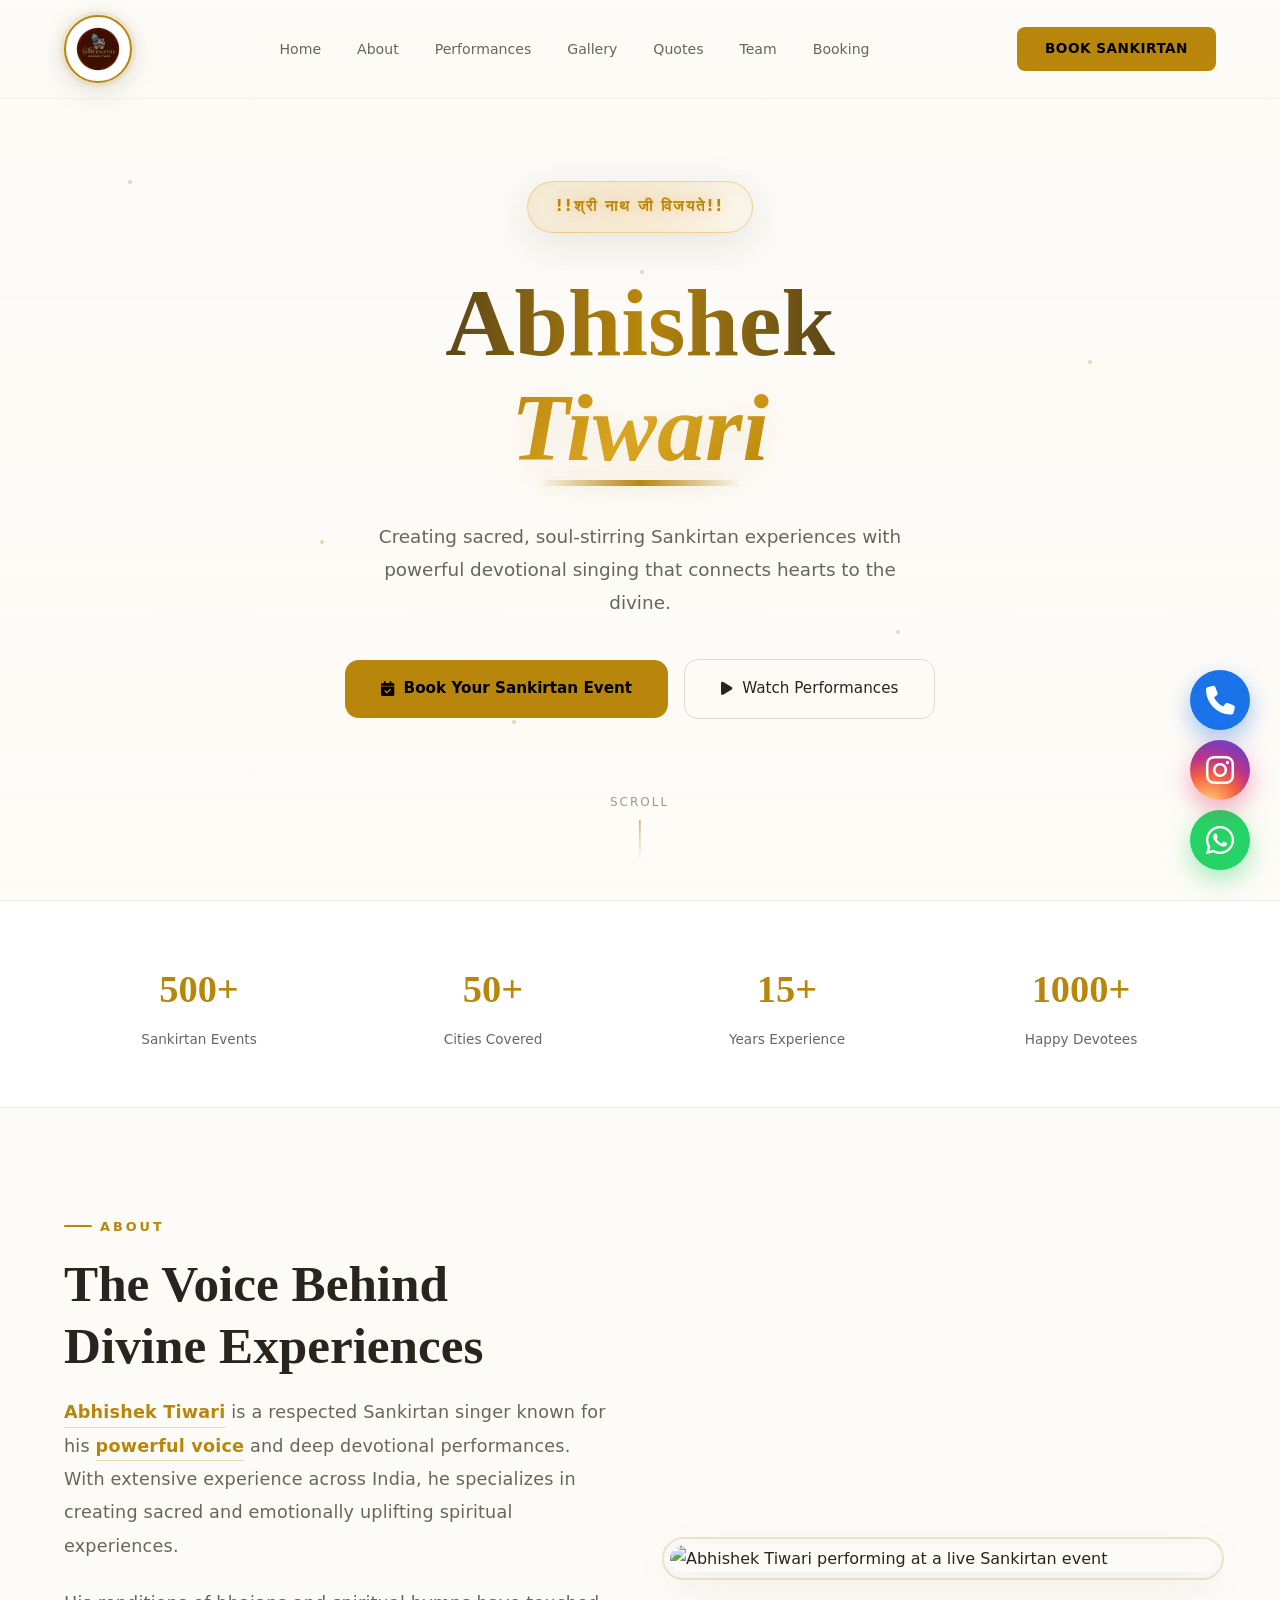
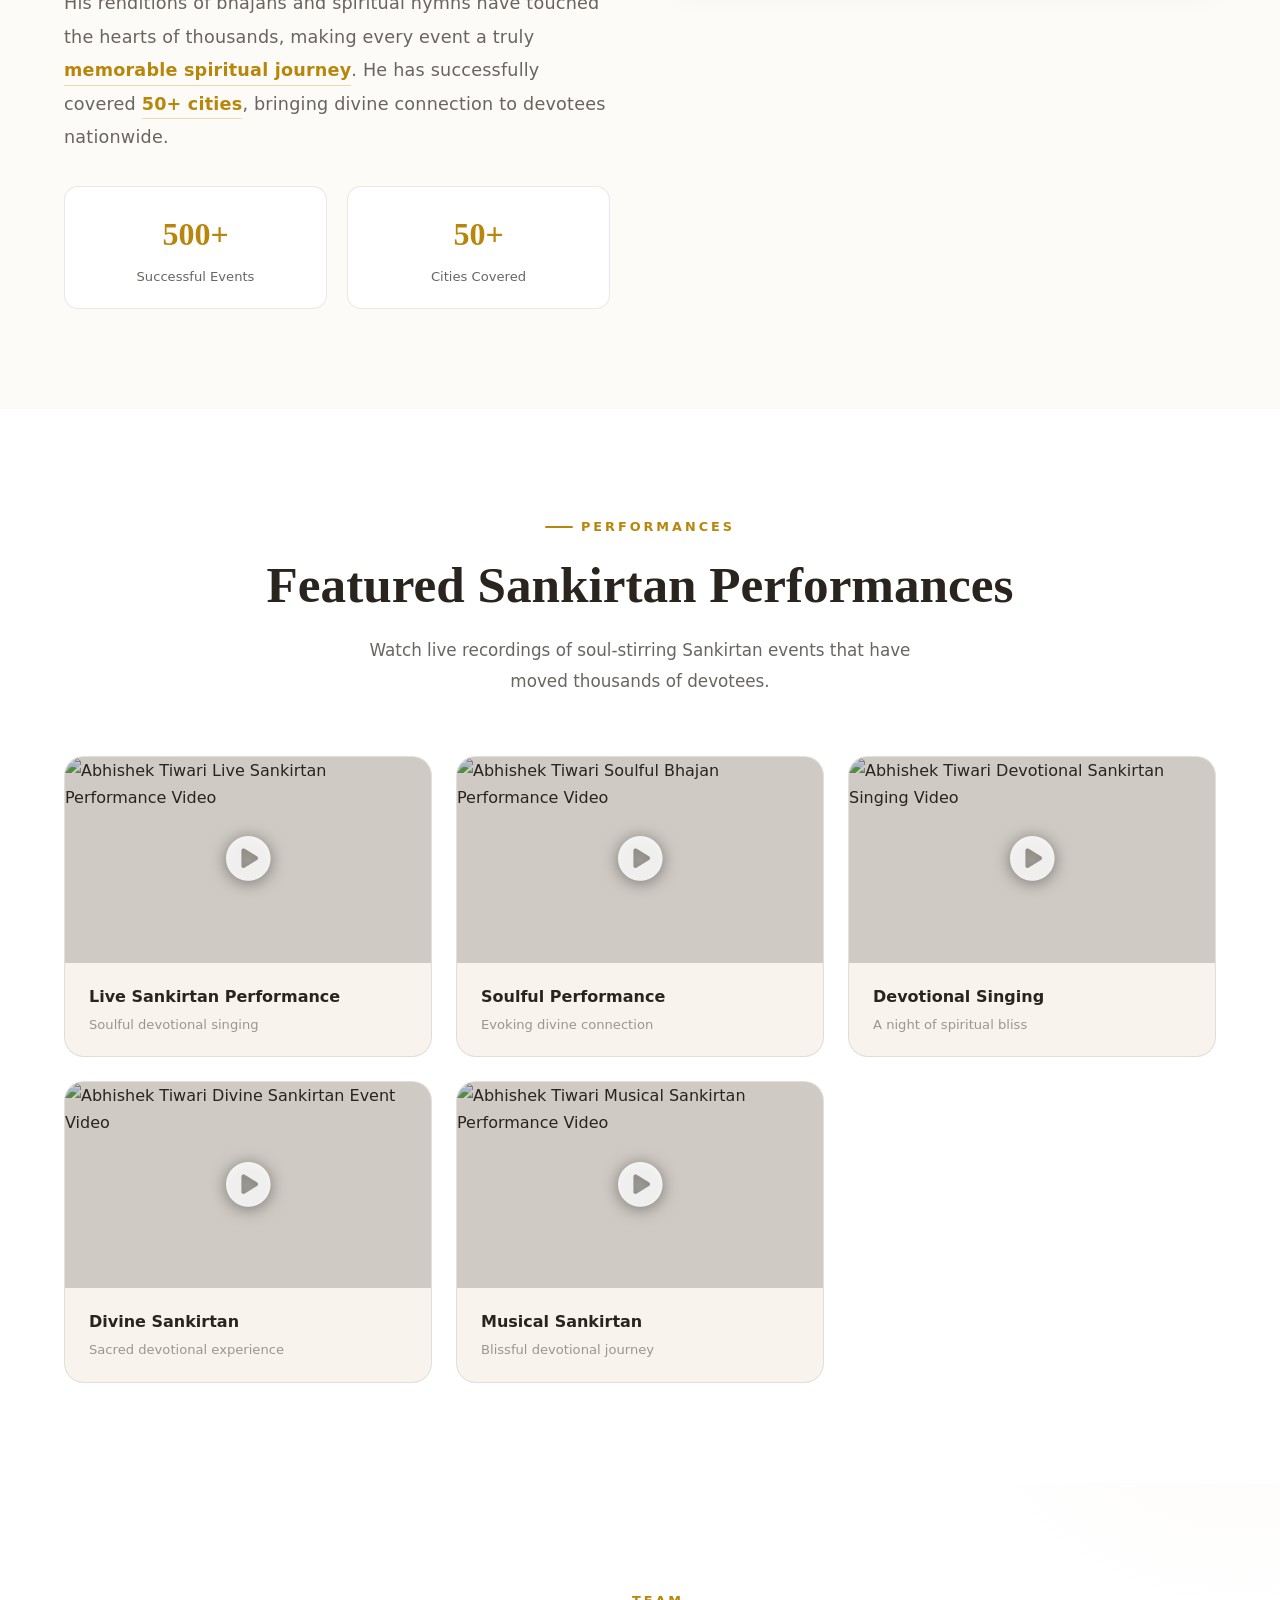
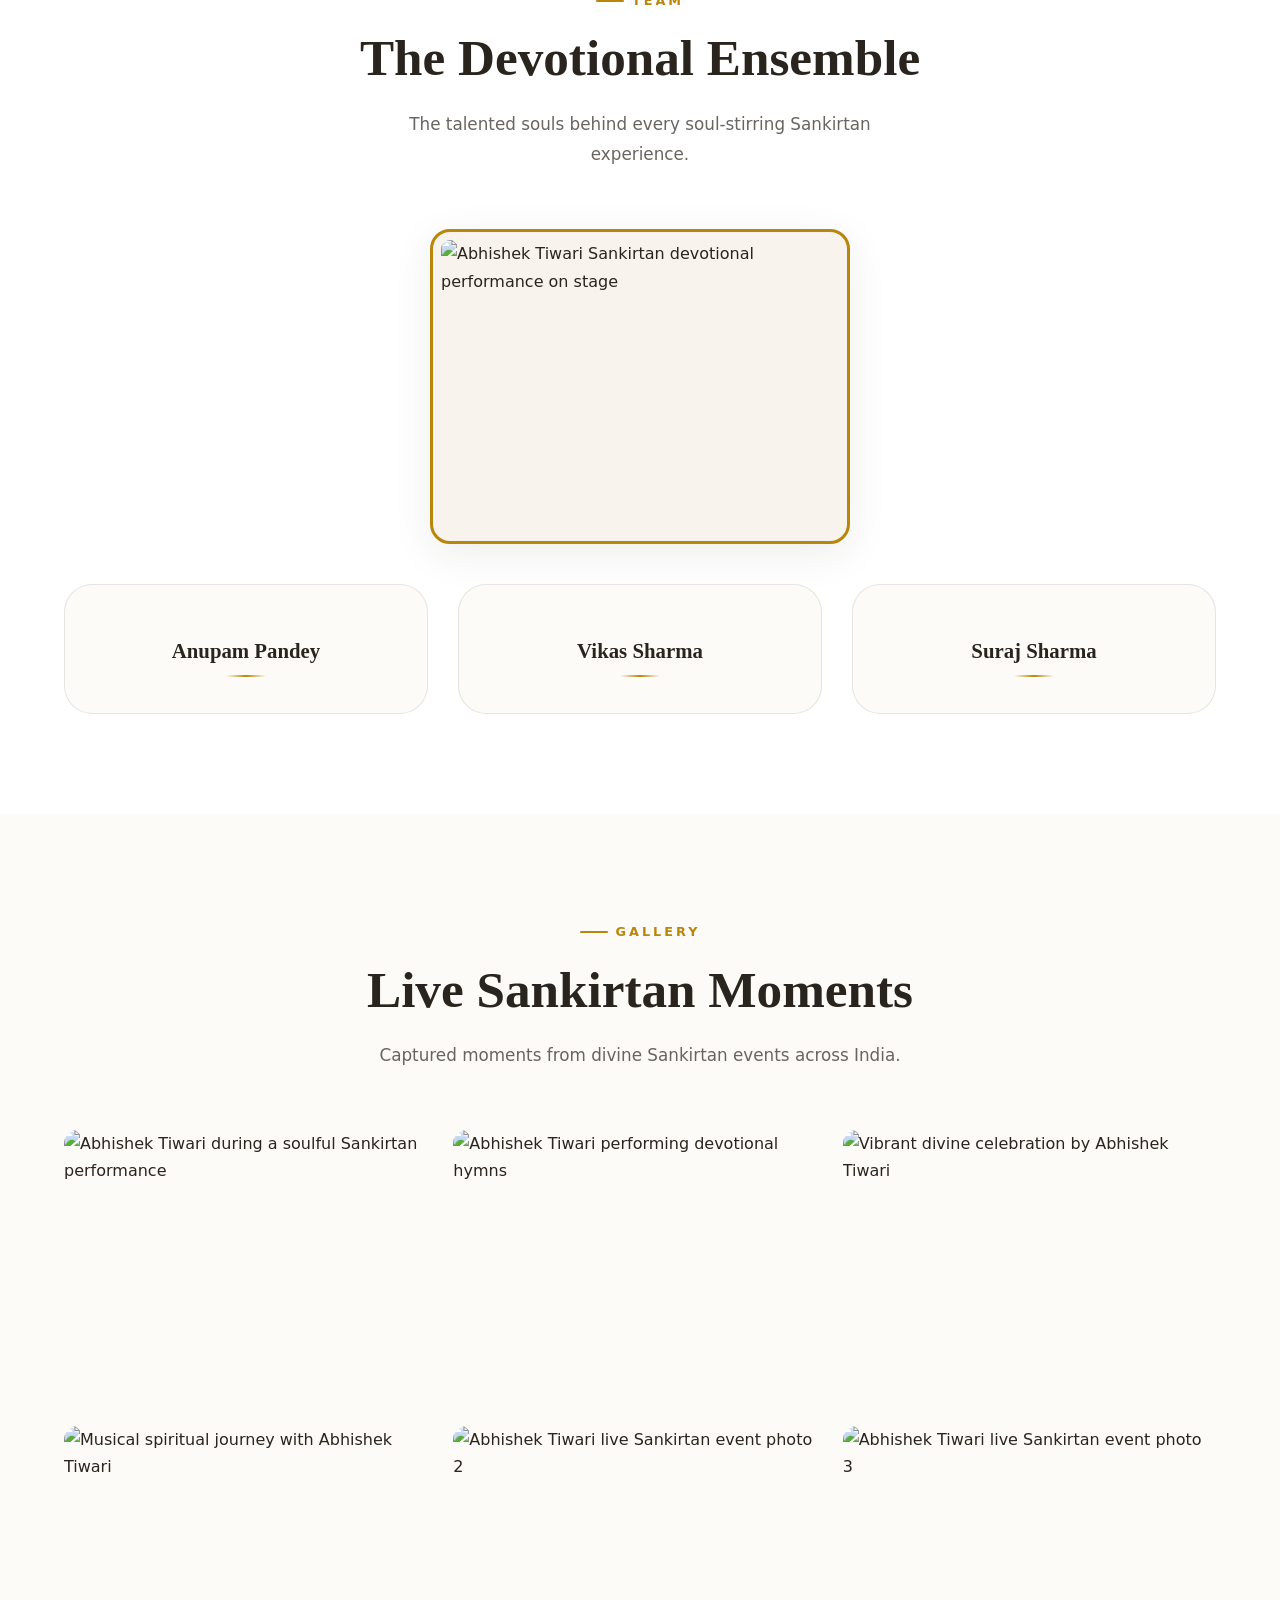
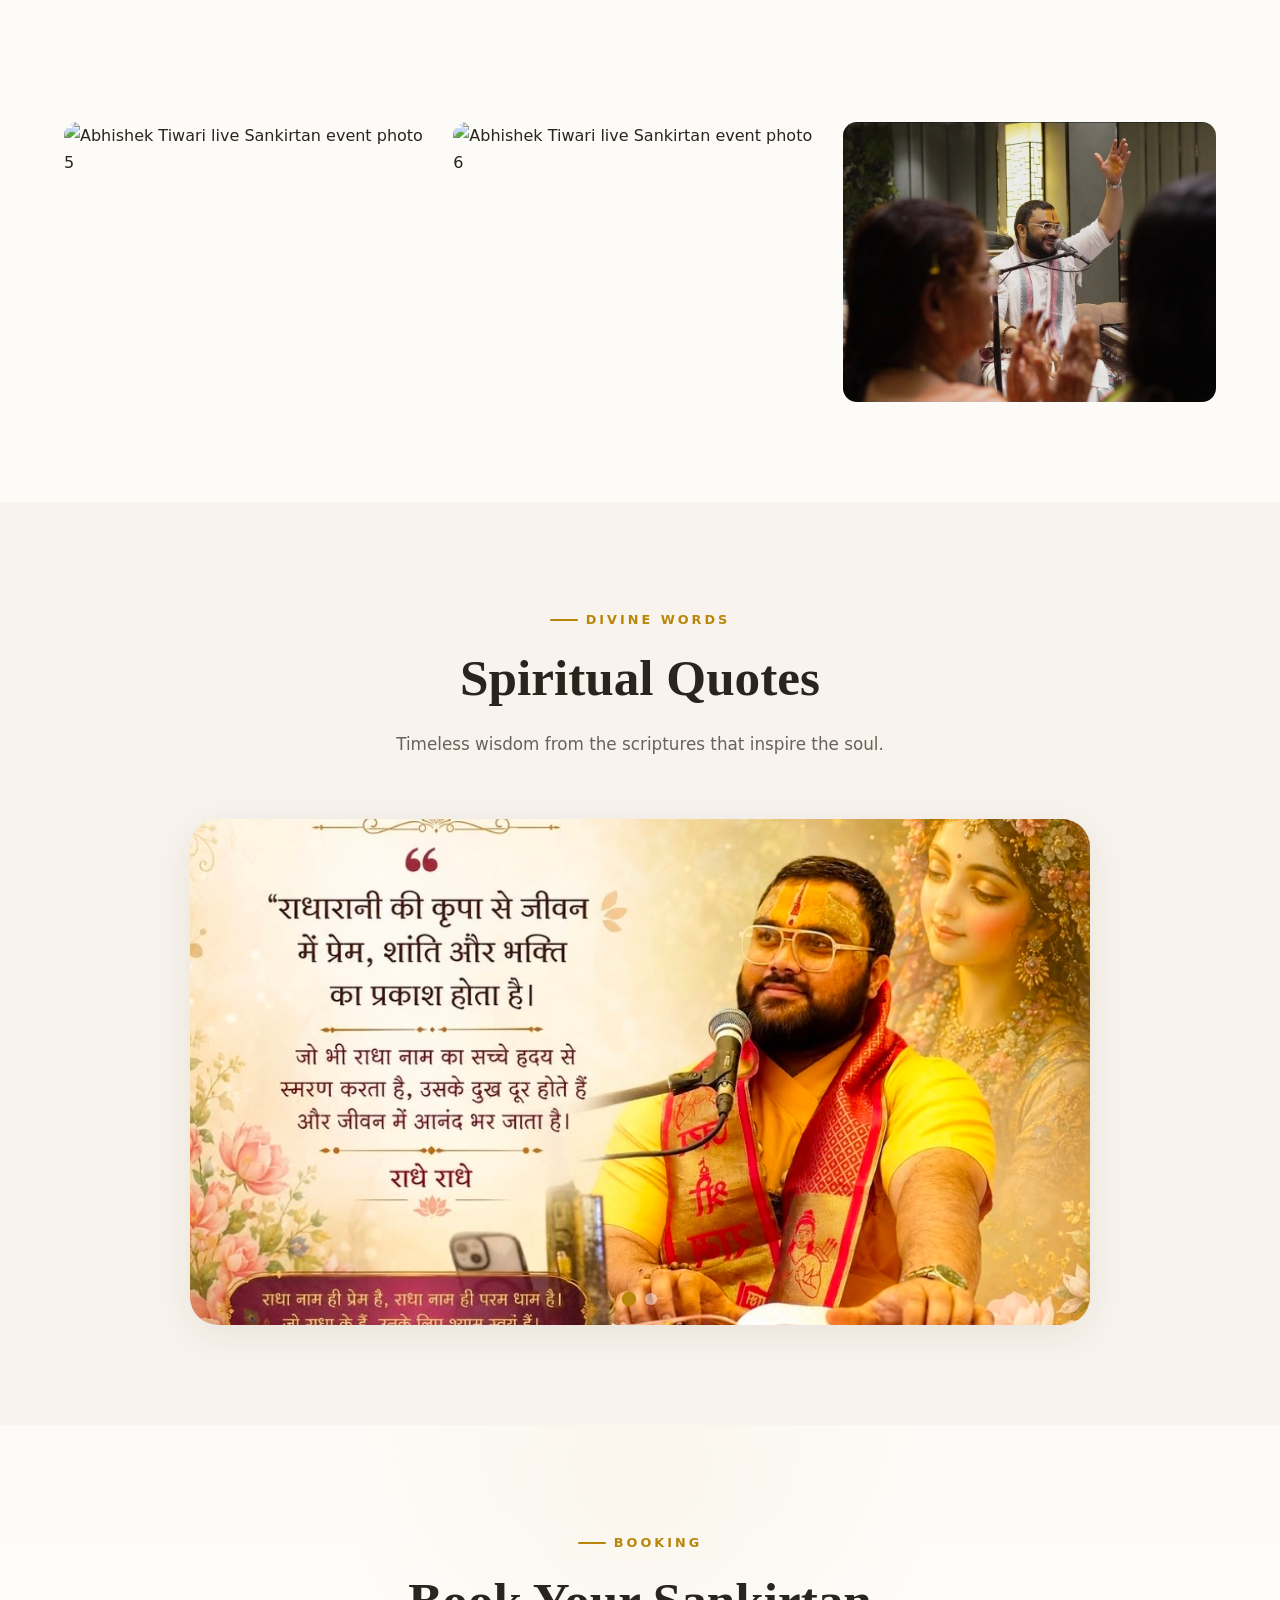
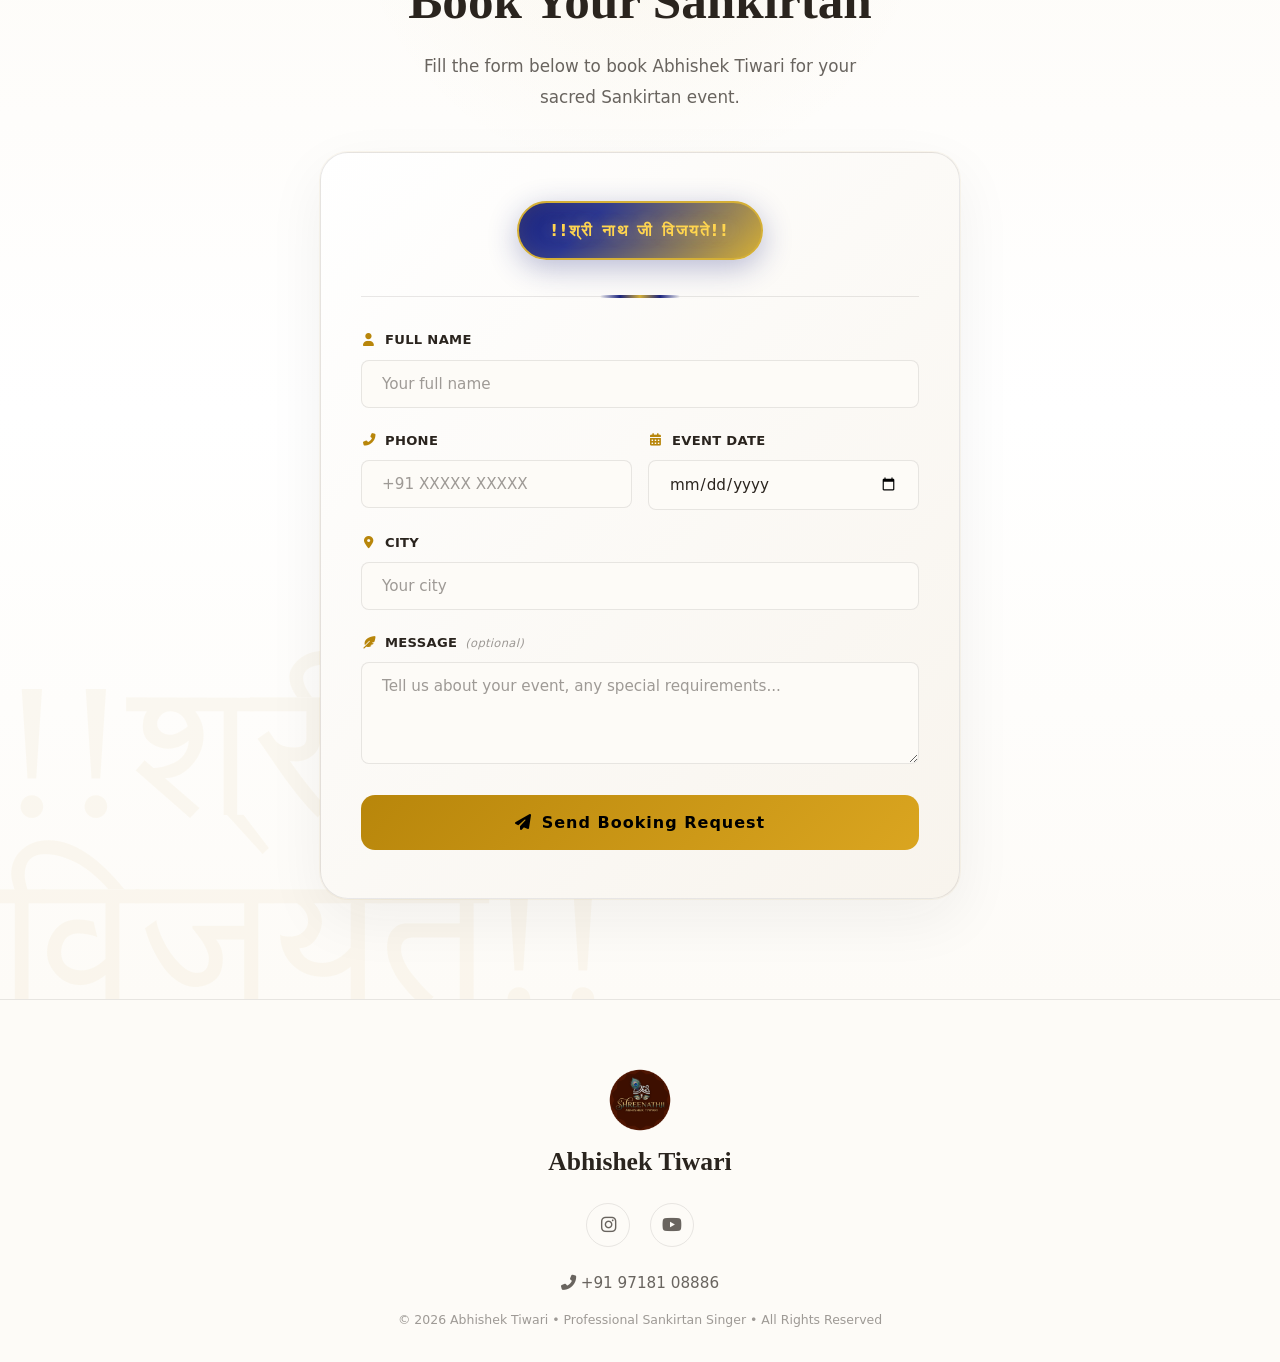
==== commit 25ee331a: "Remove upcoming events and live events sections" ====
--- a/index.html
+++ b/index.html
@@ -2760,88 +2760,6 @@
         </div>
     </section>
 
-    <!-- ==================== UPCOMING EVENTS ==================== -->
-    <section id="events" class="events-section">
-        <div class="section-container">
-            <div class="events-header reveal">
-                <div class="section-label">Upcoming Events</div>
-                <h2 class="section-title">Live Sankirtan Schedule</h2>
-                <p class="section-subtitle" style="margin: 0 auto;">Upcoming live performances and devotional Sankirtan events you can attend.</p>
-            </div>
-
-            <div class="events-grid">
-                <div class="event-card reveal delay-1">
-                    <div class="event-date">
-                        <span class="event-day">15</span>
-                        <span class="event-month">Jun</span>
-                    </div>
-                    <div class="event-details">
-                        <h3>Vrindavan Sankirtan</h3>
-                        <p class="event-location"><i class="fas fa-map-marker-alt"></i> Vrindavan, Uttar Pradesh</p>
-                        <p class="event-desc">A special evening of devotional Sankirtan at the holy land of Vrindavan.</p>
-                    </div>
-                    <a href="#booking" class="event-cta">Book Now</a>
-                </div>
-
-                <div class="event-card reveal delay-2">
-                    <div class="event-date">
-                        <span class="event-day">22</span>
-                        <span class="event-month">Jun</span>
-                    </div>
-                    <div class="event-details">
-                        <h3>Delhi Bhajan Sandhya</h3>
-                        <p class="event-location"><i class="fas fa-map-marker-alt"></i> New Delhi</p>
-                        <p class="event-desc">Soulful bhajan evening in the capital city for devotees and seekers.</p>
-                    </div>
-                    <a href="#booking" class="event-cta">Book Now</a>
-                </div>
-
-                <div class="event-card reveal delay-3">
-                    <div class="event-date">
-                        <span class="event-day">05</span>
-                        <span class="event-month">Jul</span>
-                    </div>
-                    <div class="event-details">
-                        <h3>Jaipur Devotional Night</h3>
-                        <p class="event-location"><i class="fas fa-map-marker-alt"></i> Jaipur, Rajasthan</p>
-                        <p class="event-desc">A night of divine melodies and spiritual bliss in the pink city.</p>
-                    </div>
-                    <a href="#booking" class="event-cta">Book Now</a>
-                </div>
-            </div>
-        </div>
-    </section>
-
-    <!-- ==================== LIVE EVENTS ==================== -->
-    <section id="live-events" class="live-events-section">
-        <div class="section-container">
-            <div class="live-events-header reveal">
-                <div class="section-label">Live Events</div>
-                <h2 class="section-title">Featured Live Recordings</h2>
-                <p class="section-subtitle" style="margin: 0 auto;">Watch full-length live Sankirtan recordings and special event performances.</p>
-            </div>
-
-            <div class="live-events-grid">
-                <div class="live-event-card reveal delay-1">
-                    <a href="https://youtu.be/AV4pvCts3ZY" target="_blank" rel="noopener noreferrer" class="live-event-link" title="Watch Live Sankirtan Performance on YouTube">
-                        <div class="live-event-thumb">
-                            <img src="https://img.youtube.com/vi/AV4pvCts3ZY/maxresdefault.jpg"
-                                alt="Live Sankirtan Performance" loading="lazy" decoding="async" onerror="this.onerror=null;this.src='https://img.youtube.com/vi/AV4pvCts3ZY/hqdefault.jpg'">
-                            <div class="live-event-play-btn">
-                                <i class="fas fa-play-circle"></i>
-                            </div>
-                            <div class="live-event-duration">LIVE</div>
-                        </div>
-                    </a>
-                    <div class="live-event-info">
-                        <h3>Live Sankirtan Performance</h3>
-                        <p>A soul-stirring live recording featuring divine bhajans and kirtans.</p>
-                    </div>
-                </div>
-            </div>
-        </div>
-    </section>
-
     </main>
 
     <!-- ==================== FLOATING SOCIAL BUTTONS ==================== -->
